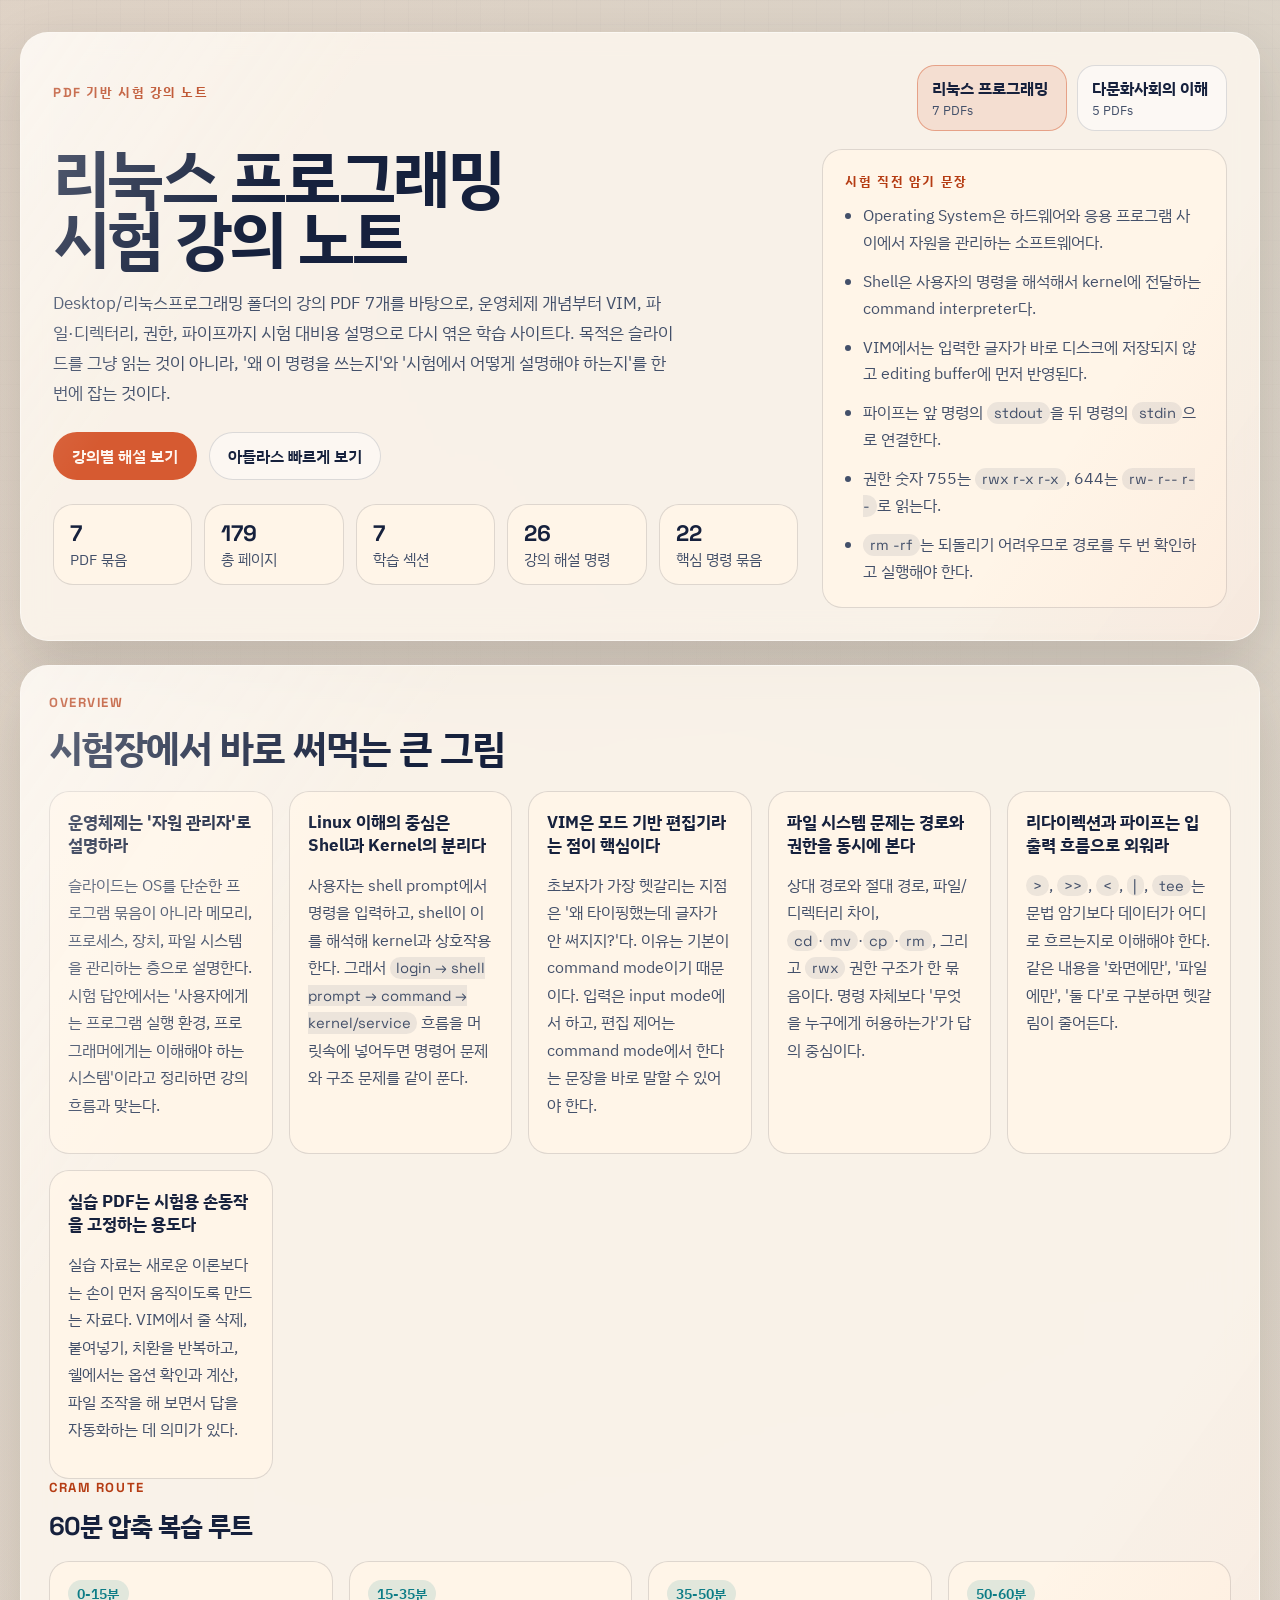
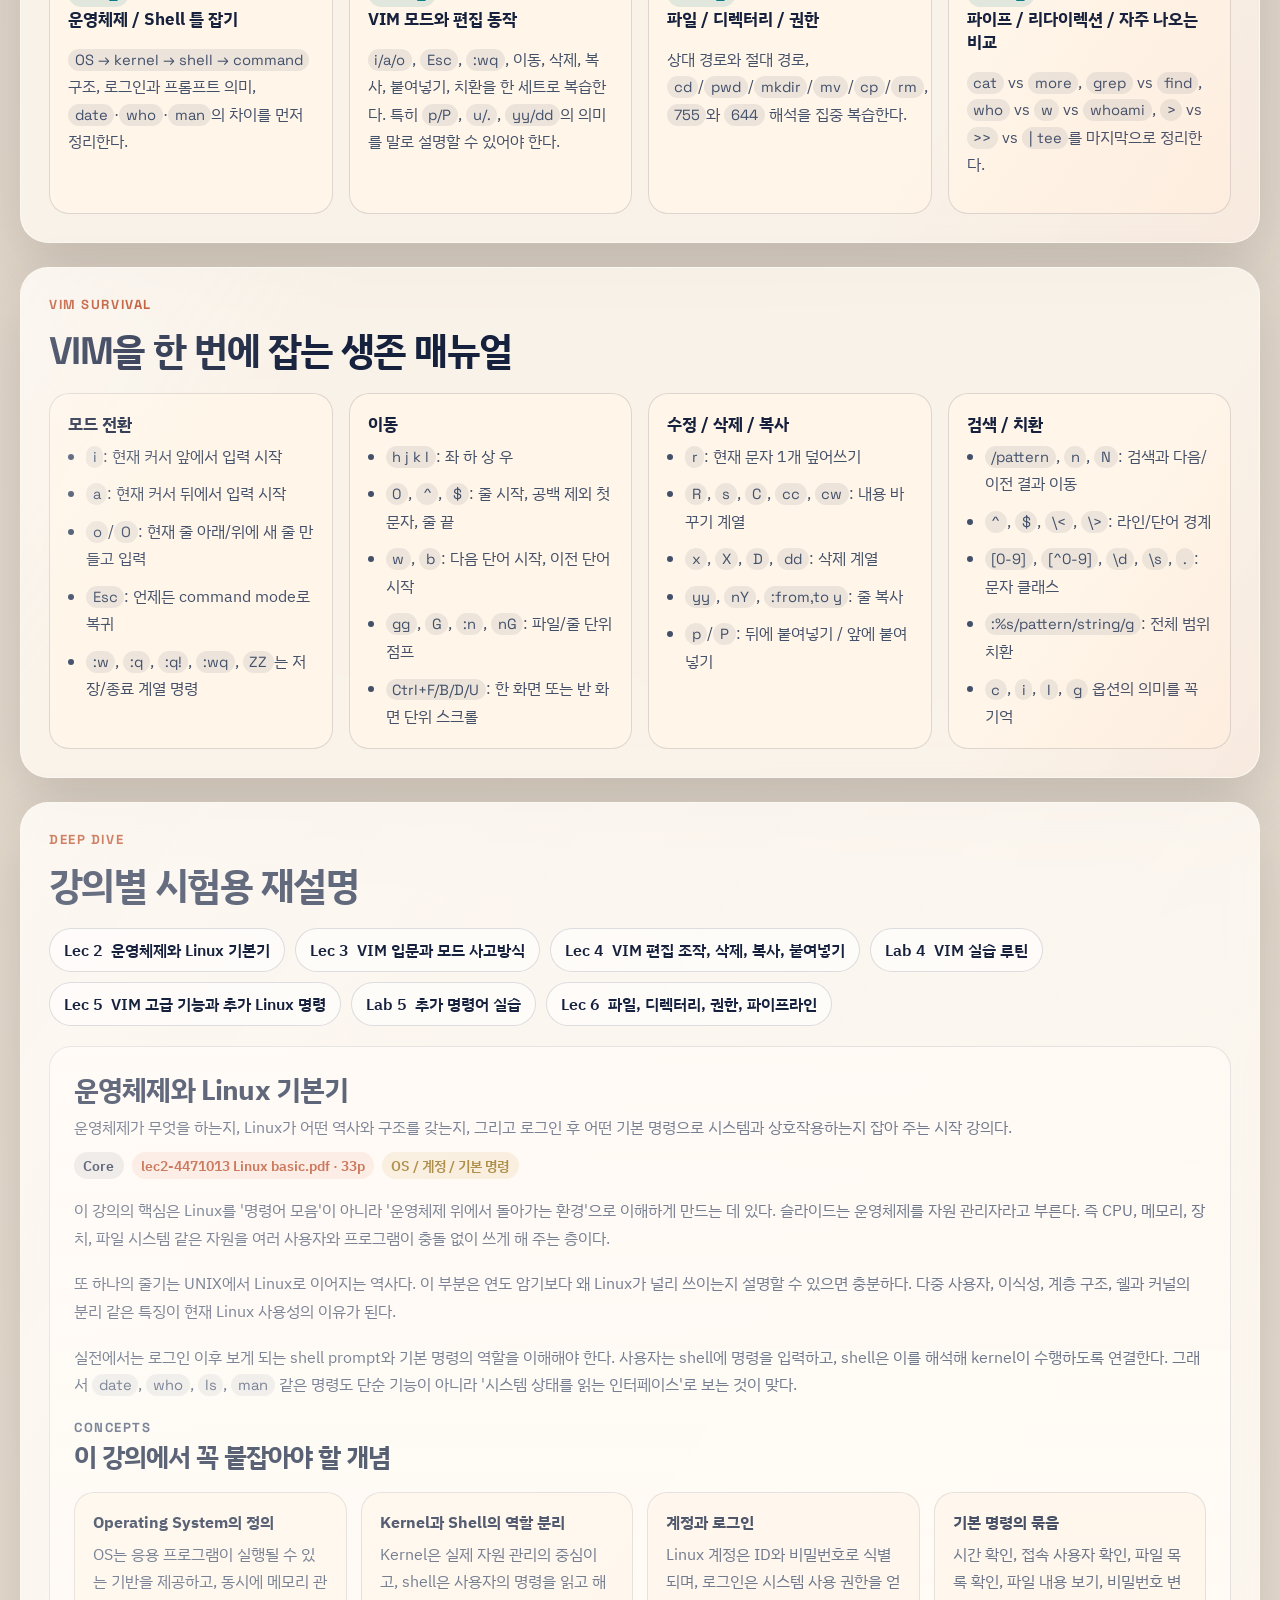
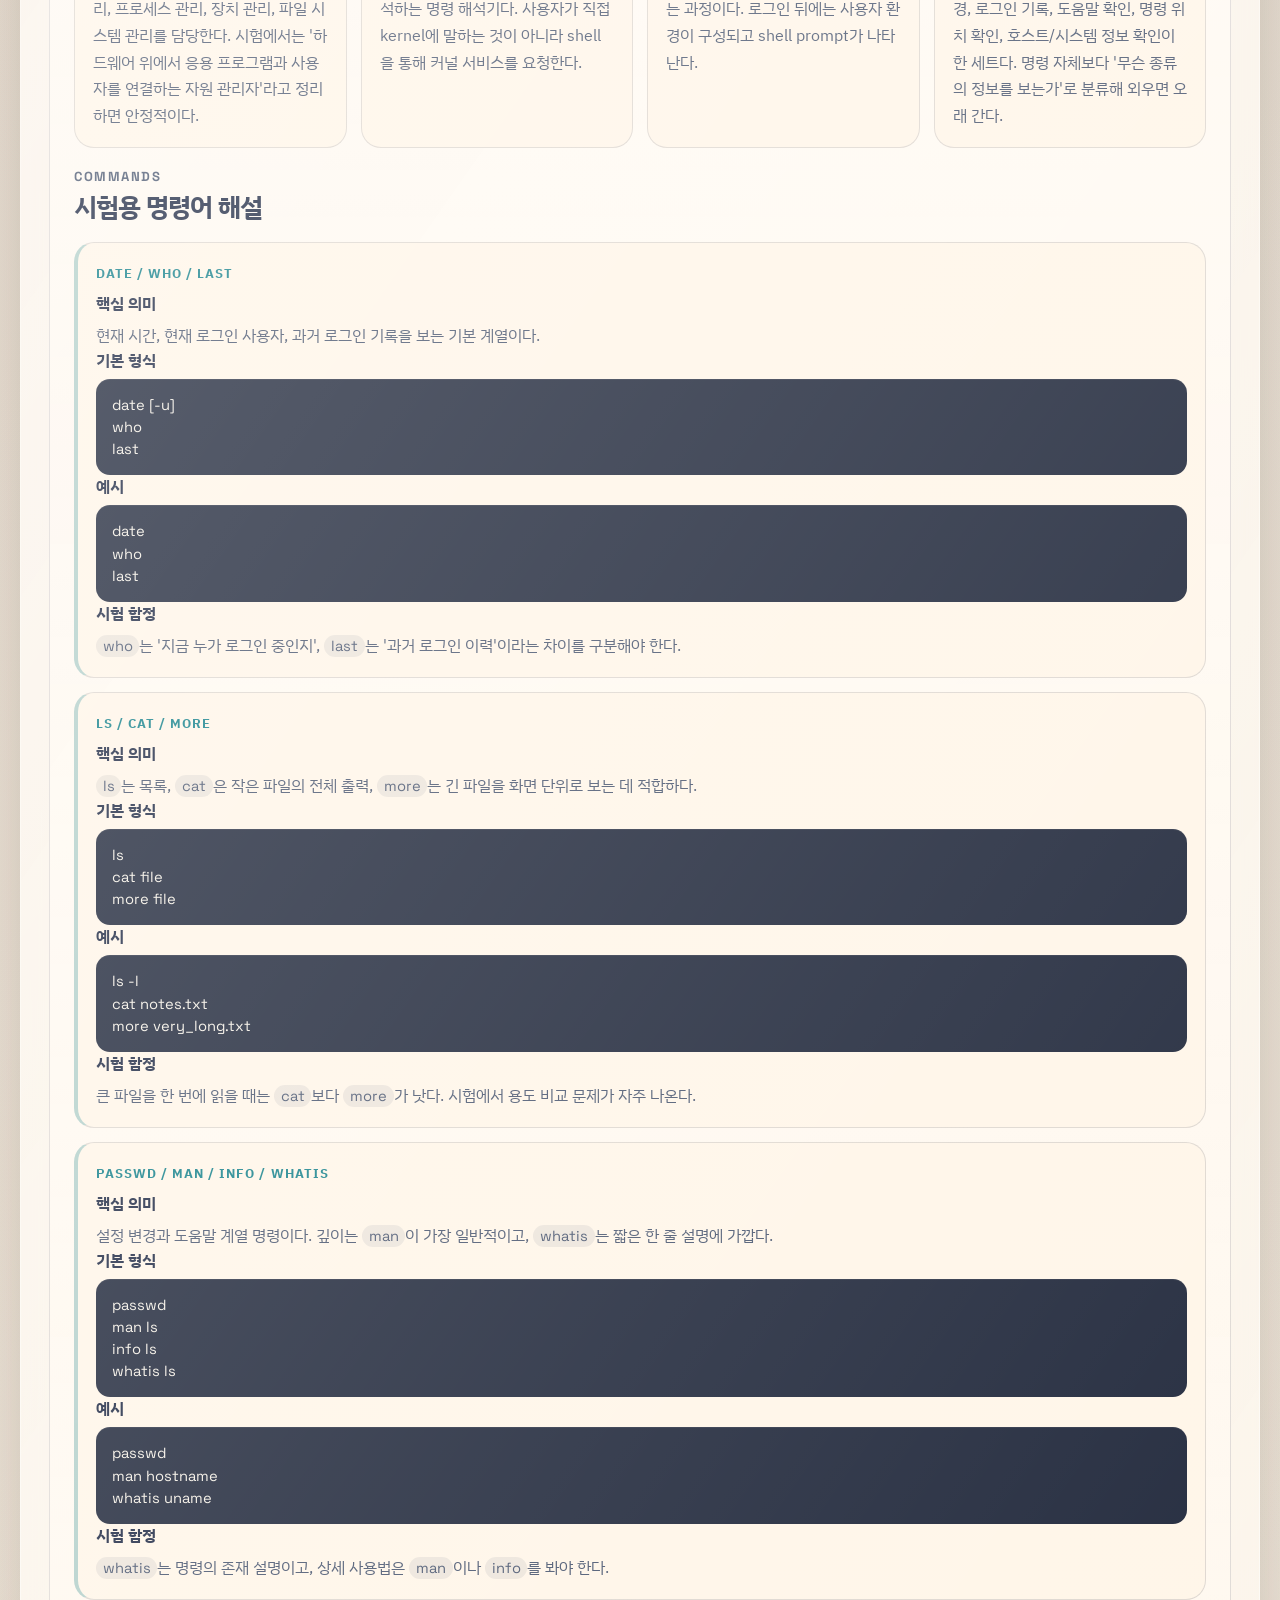
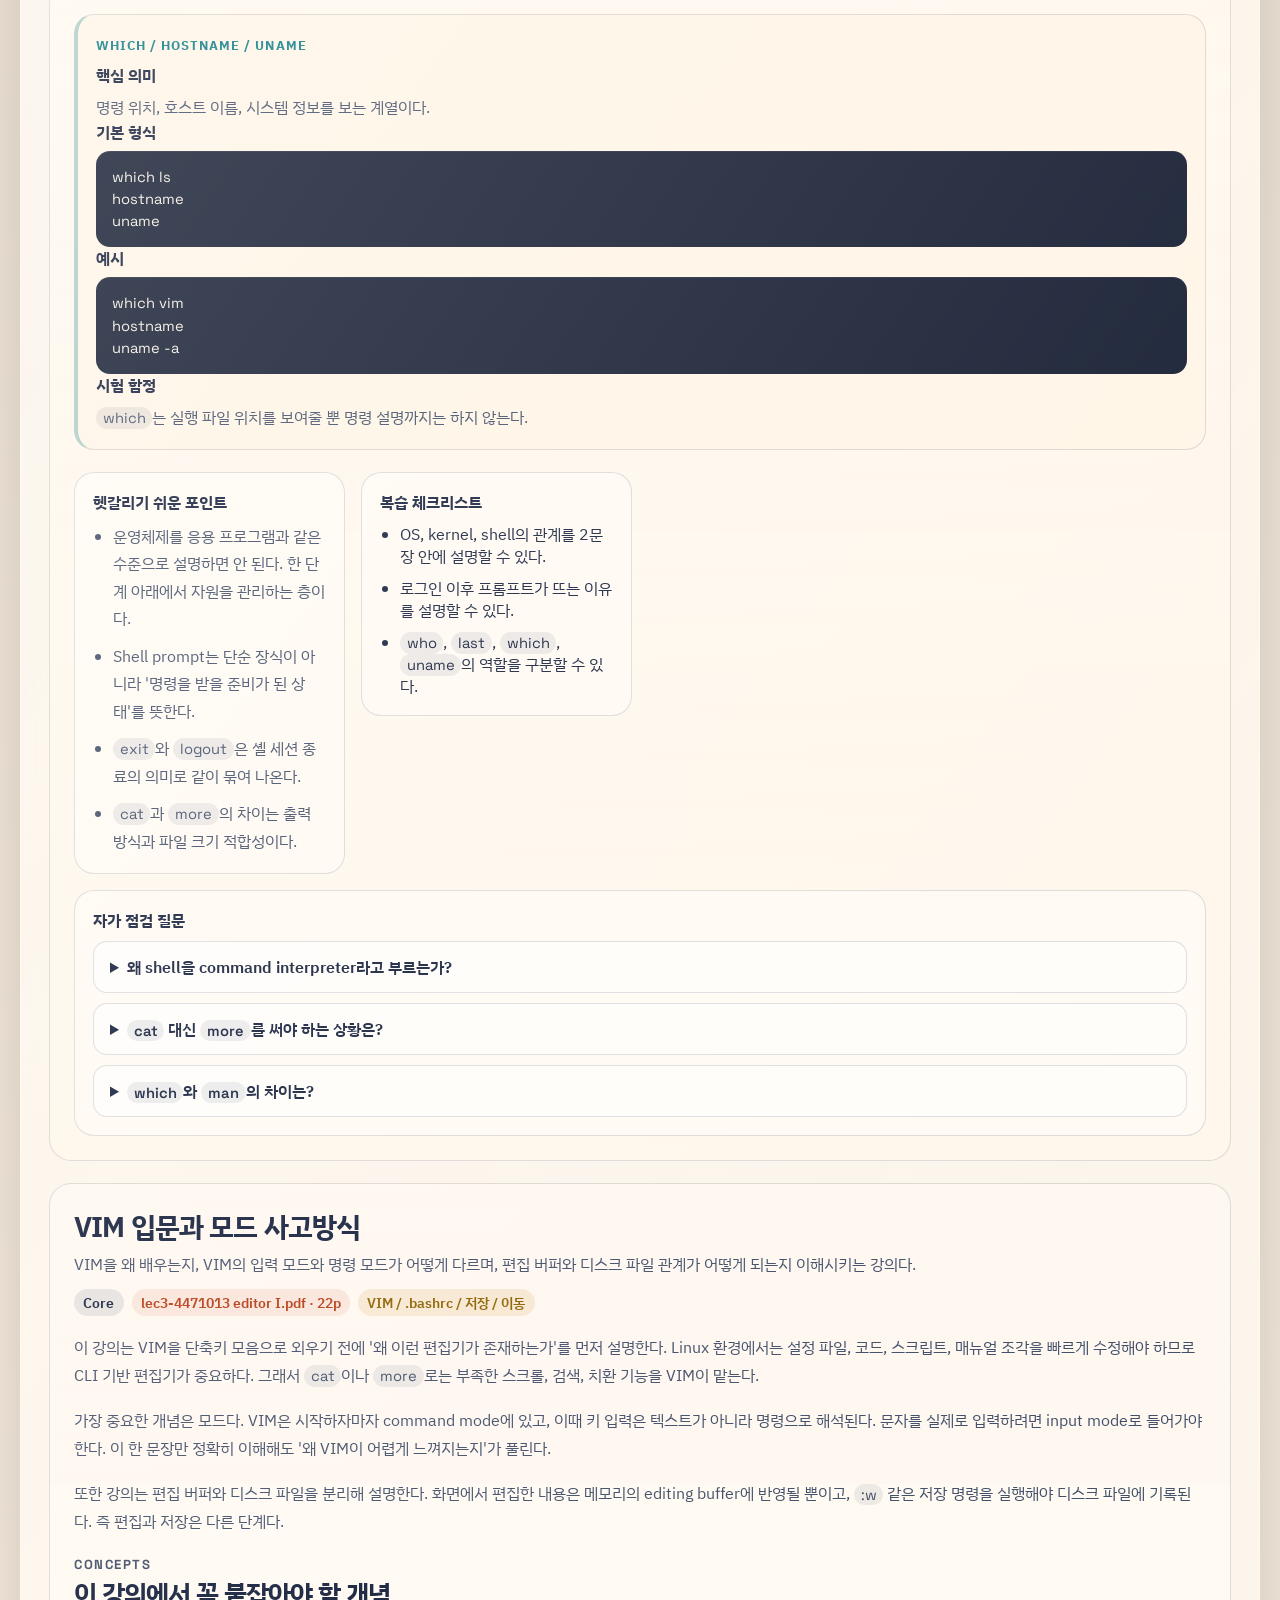
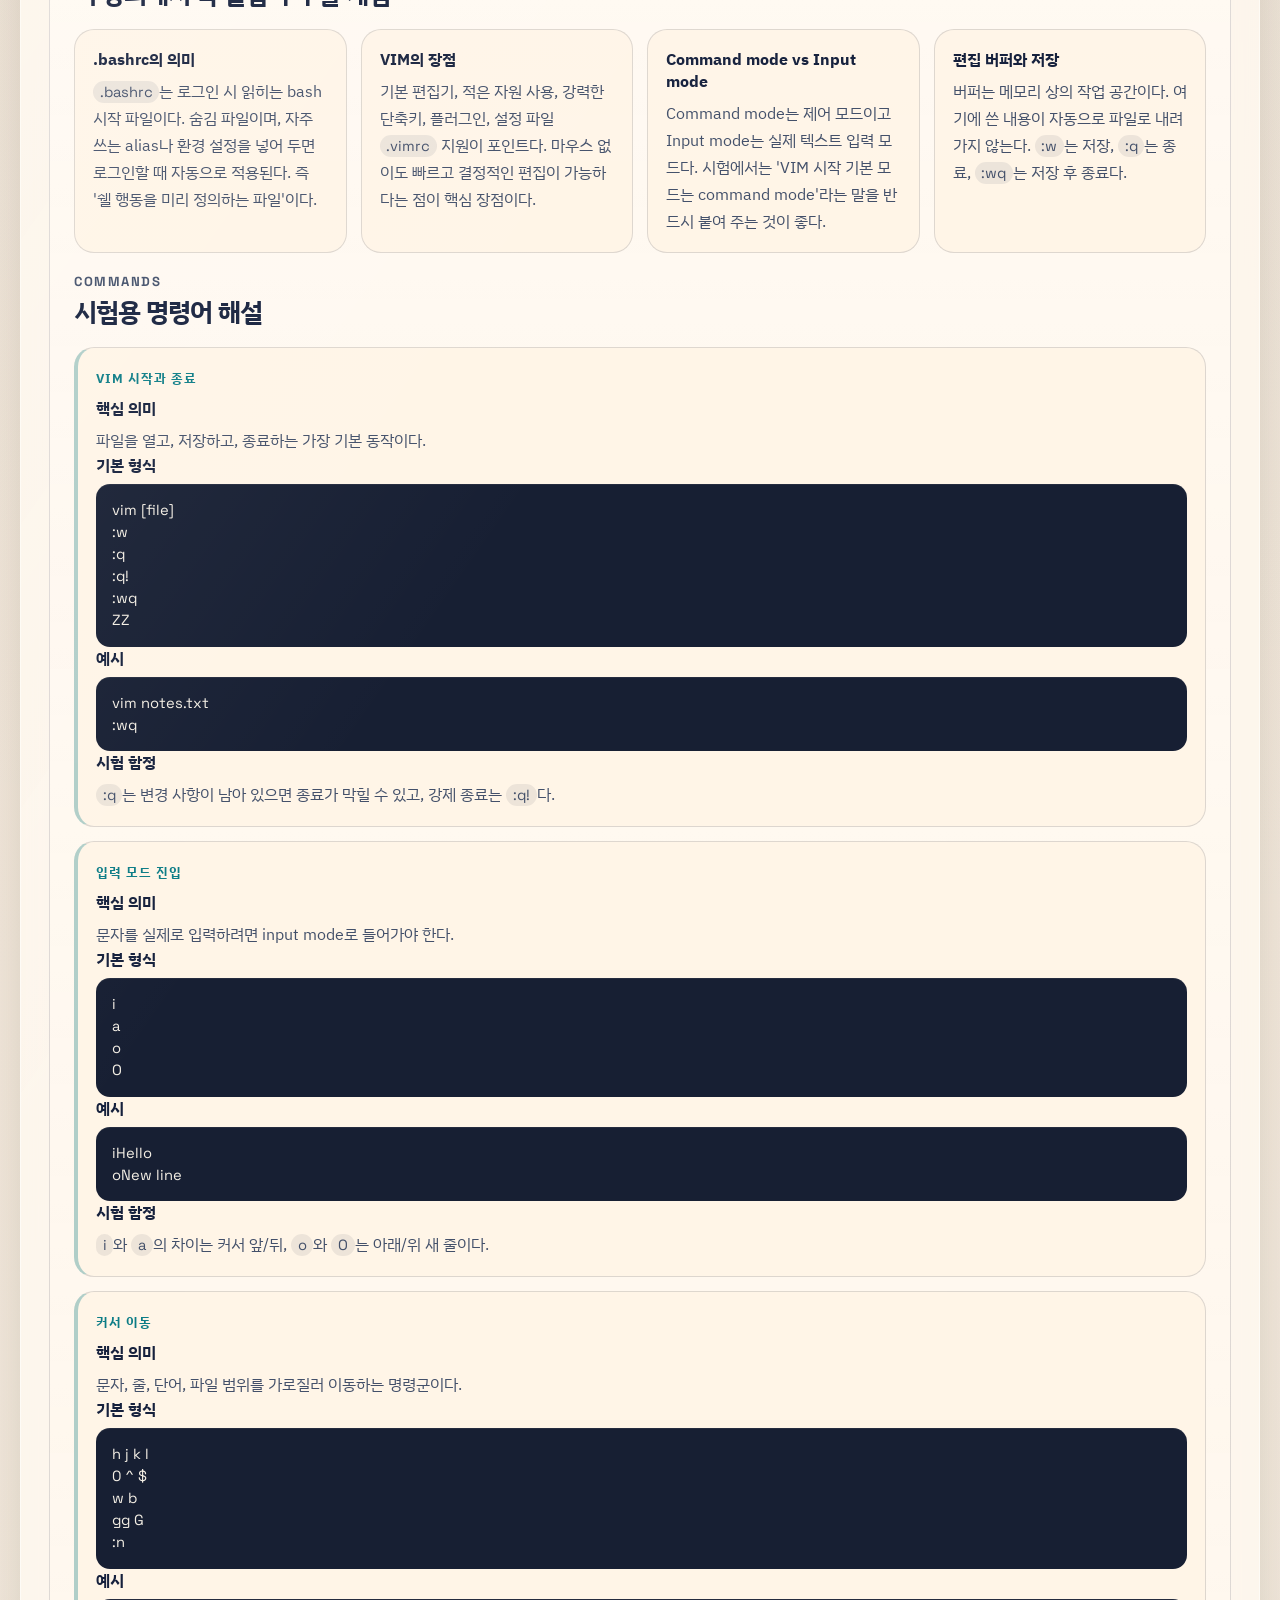
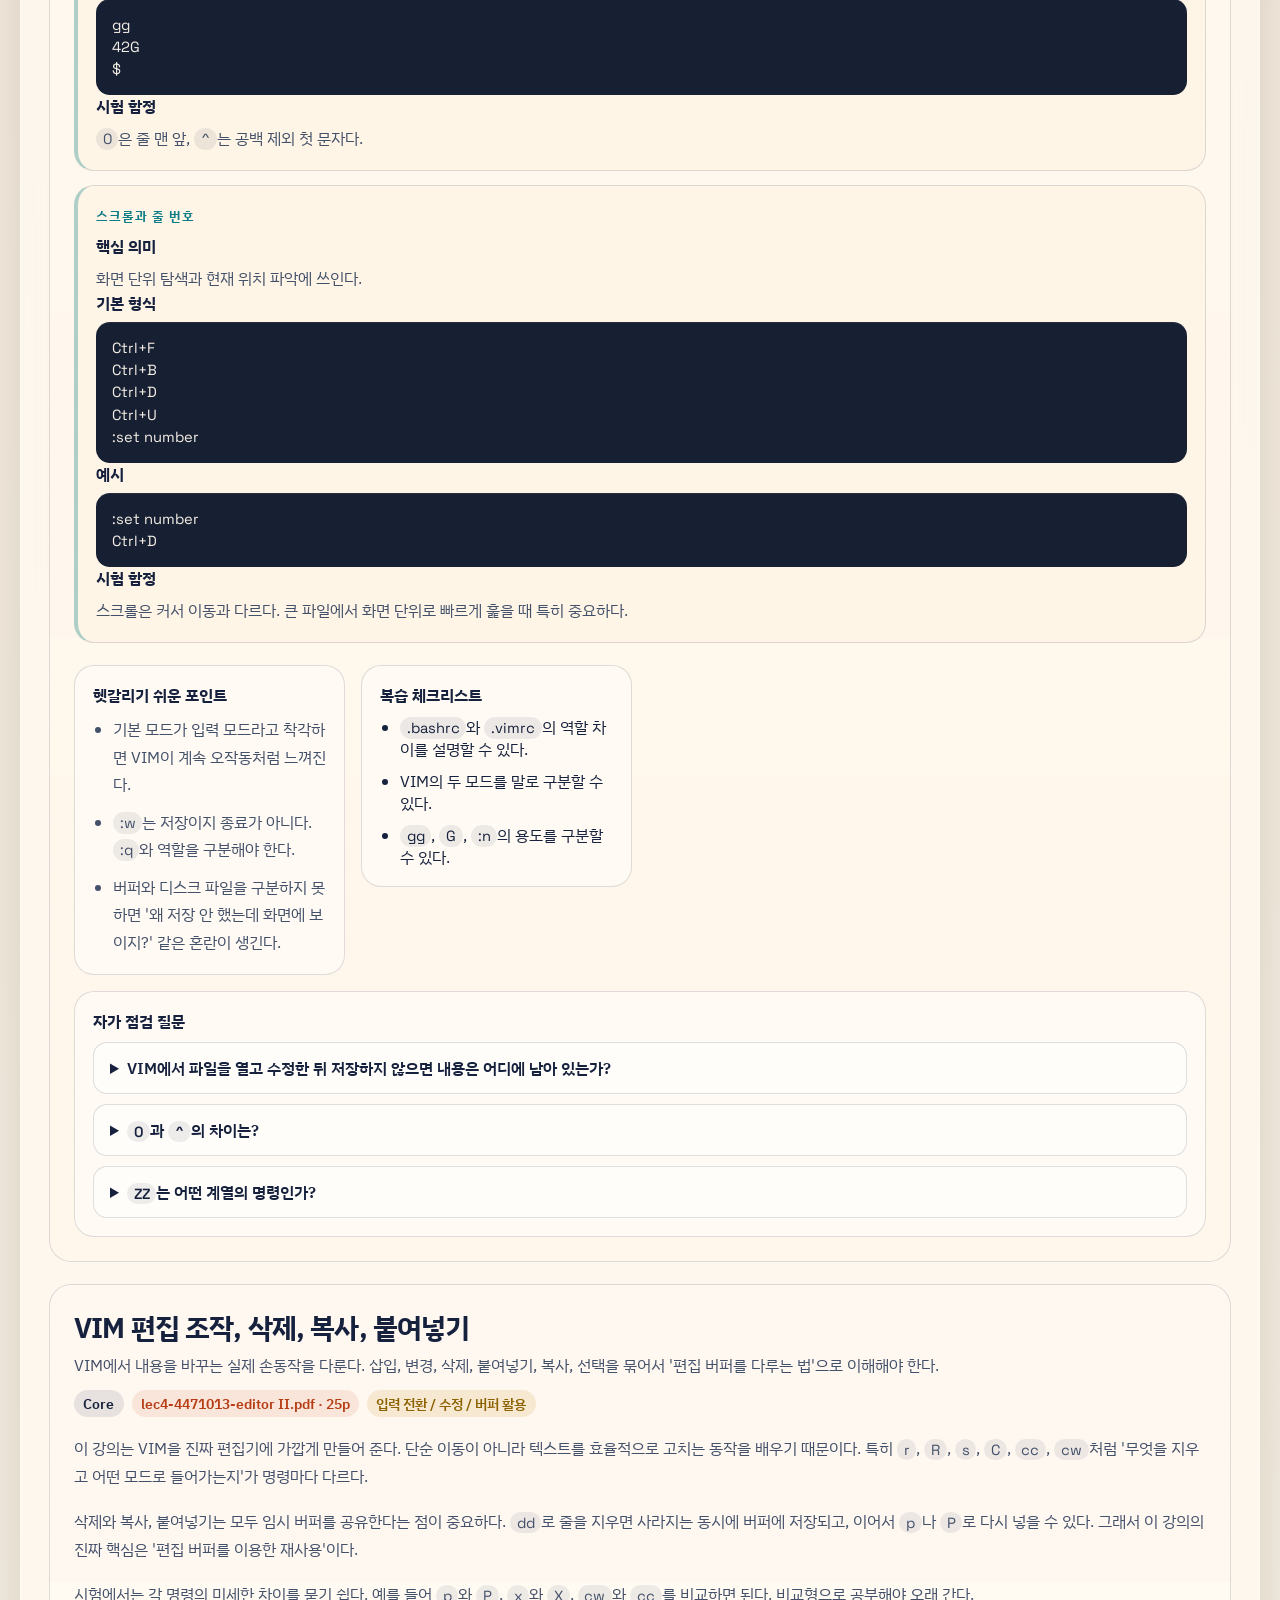
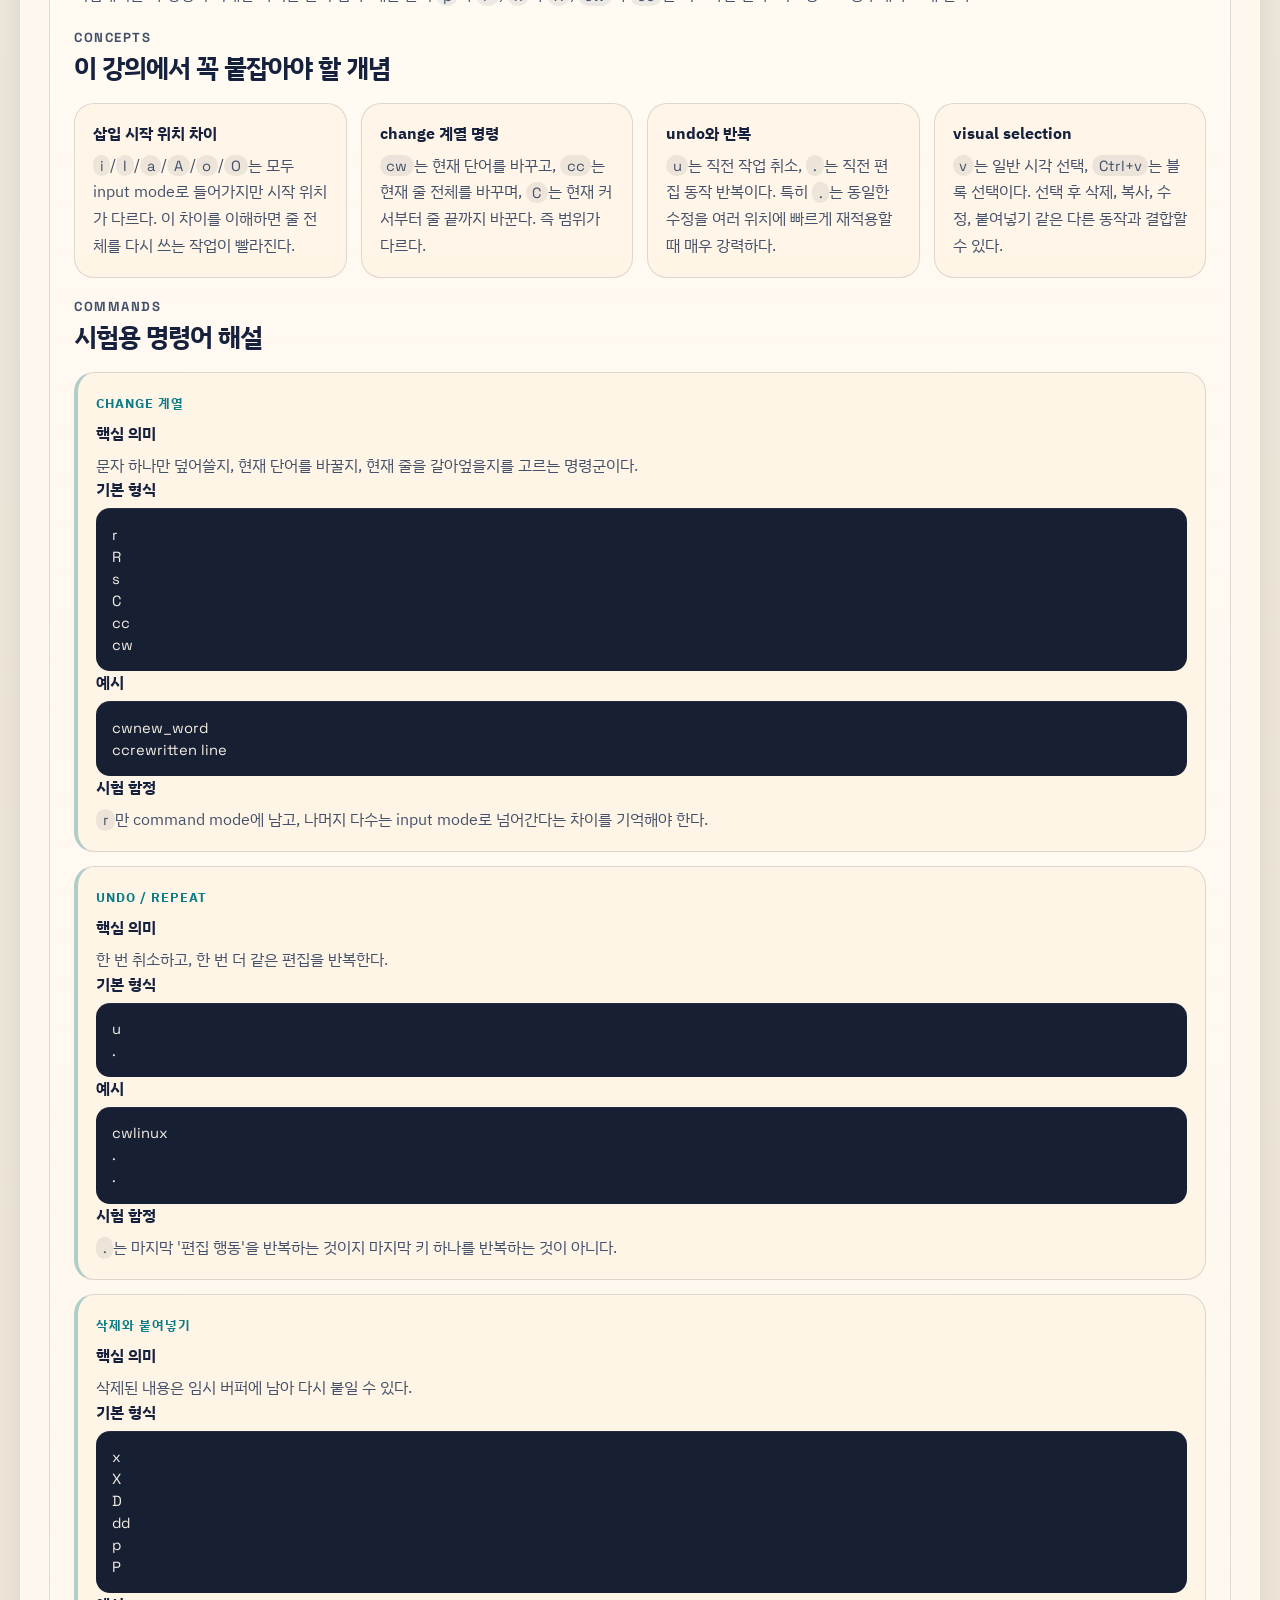
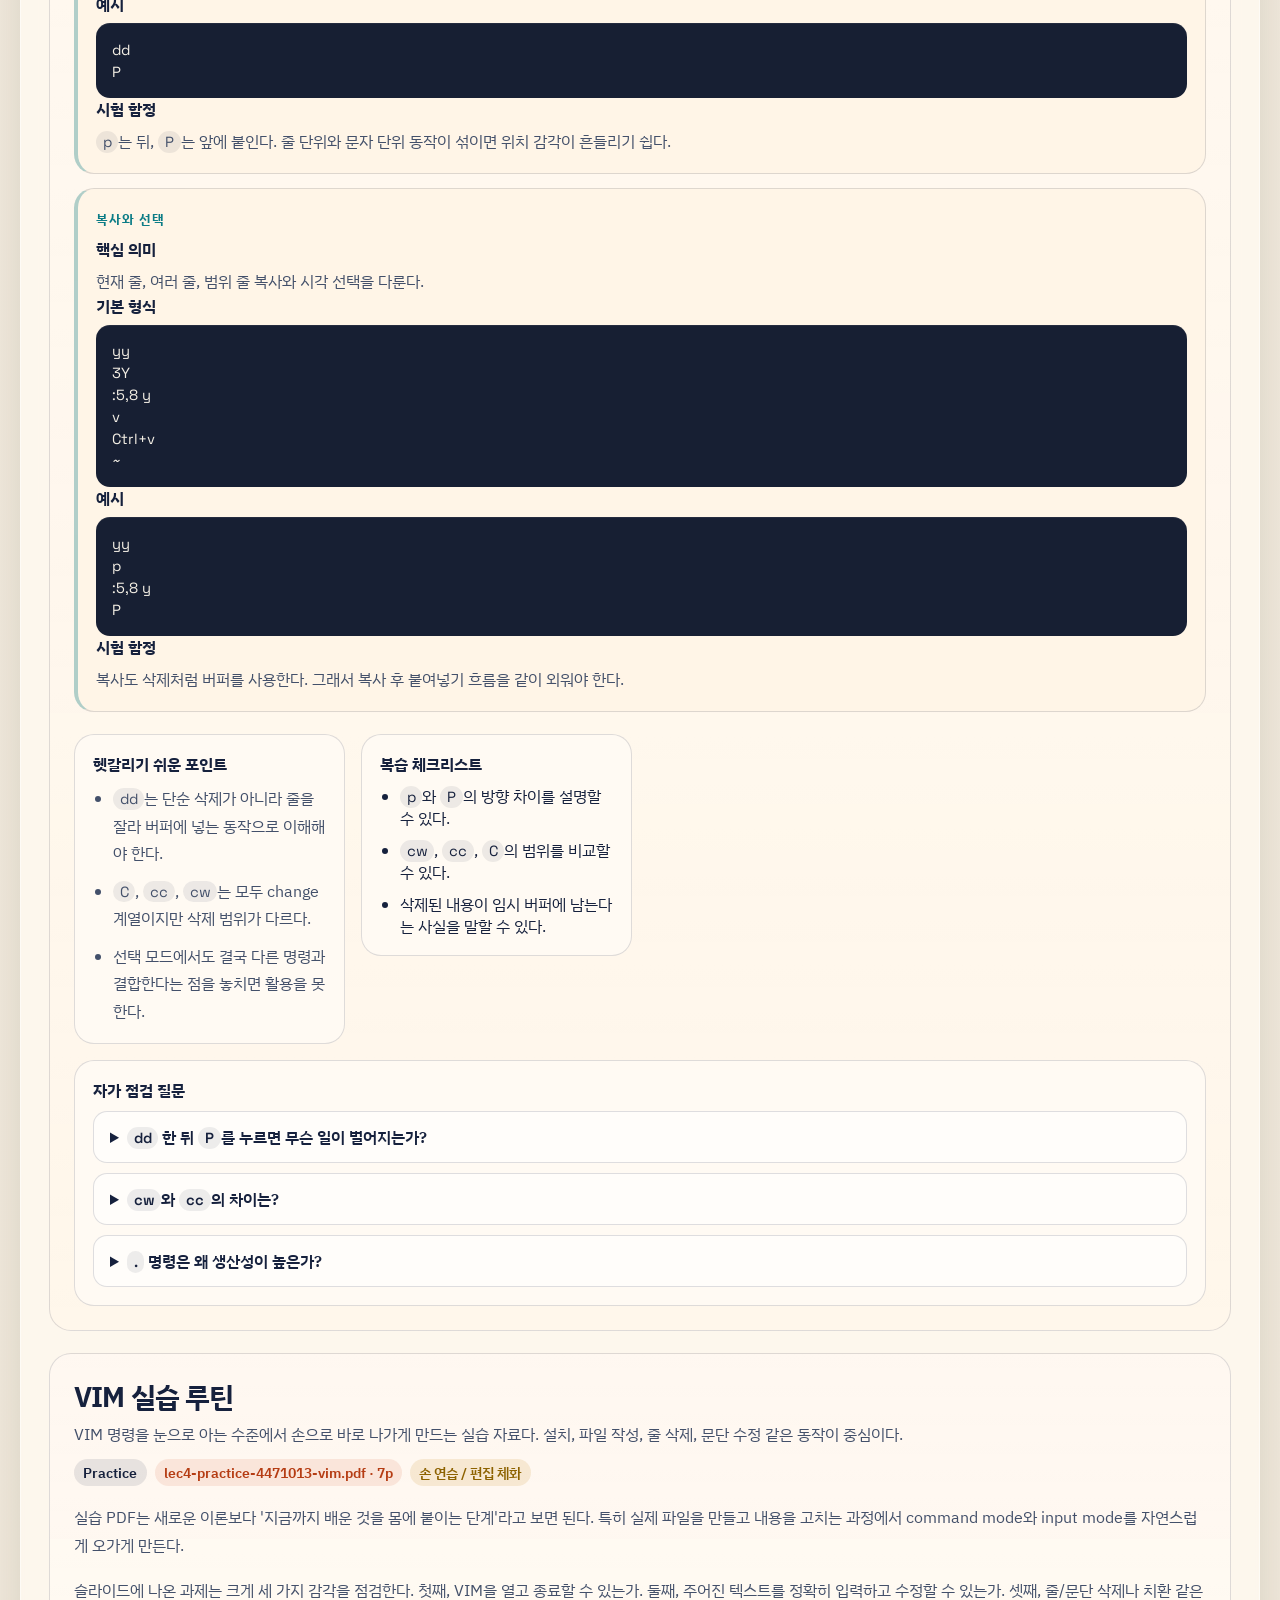
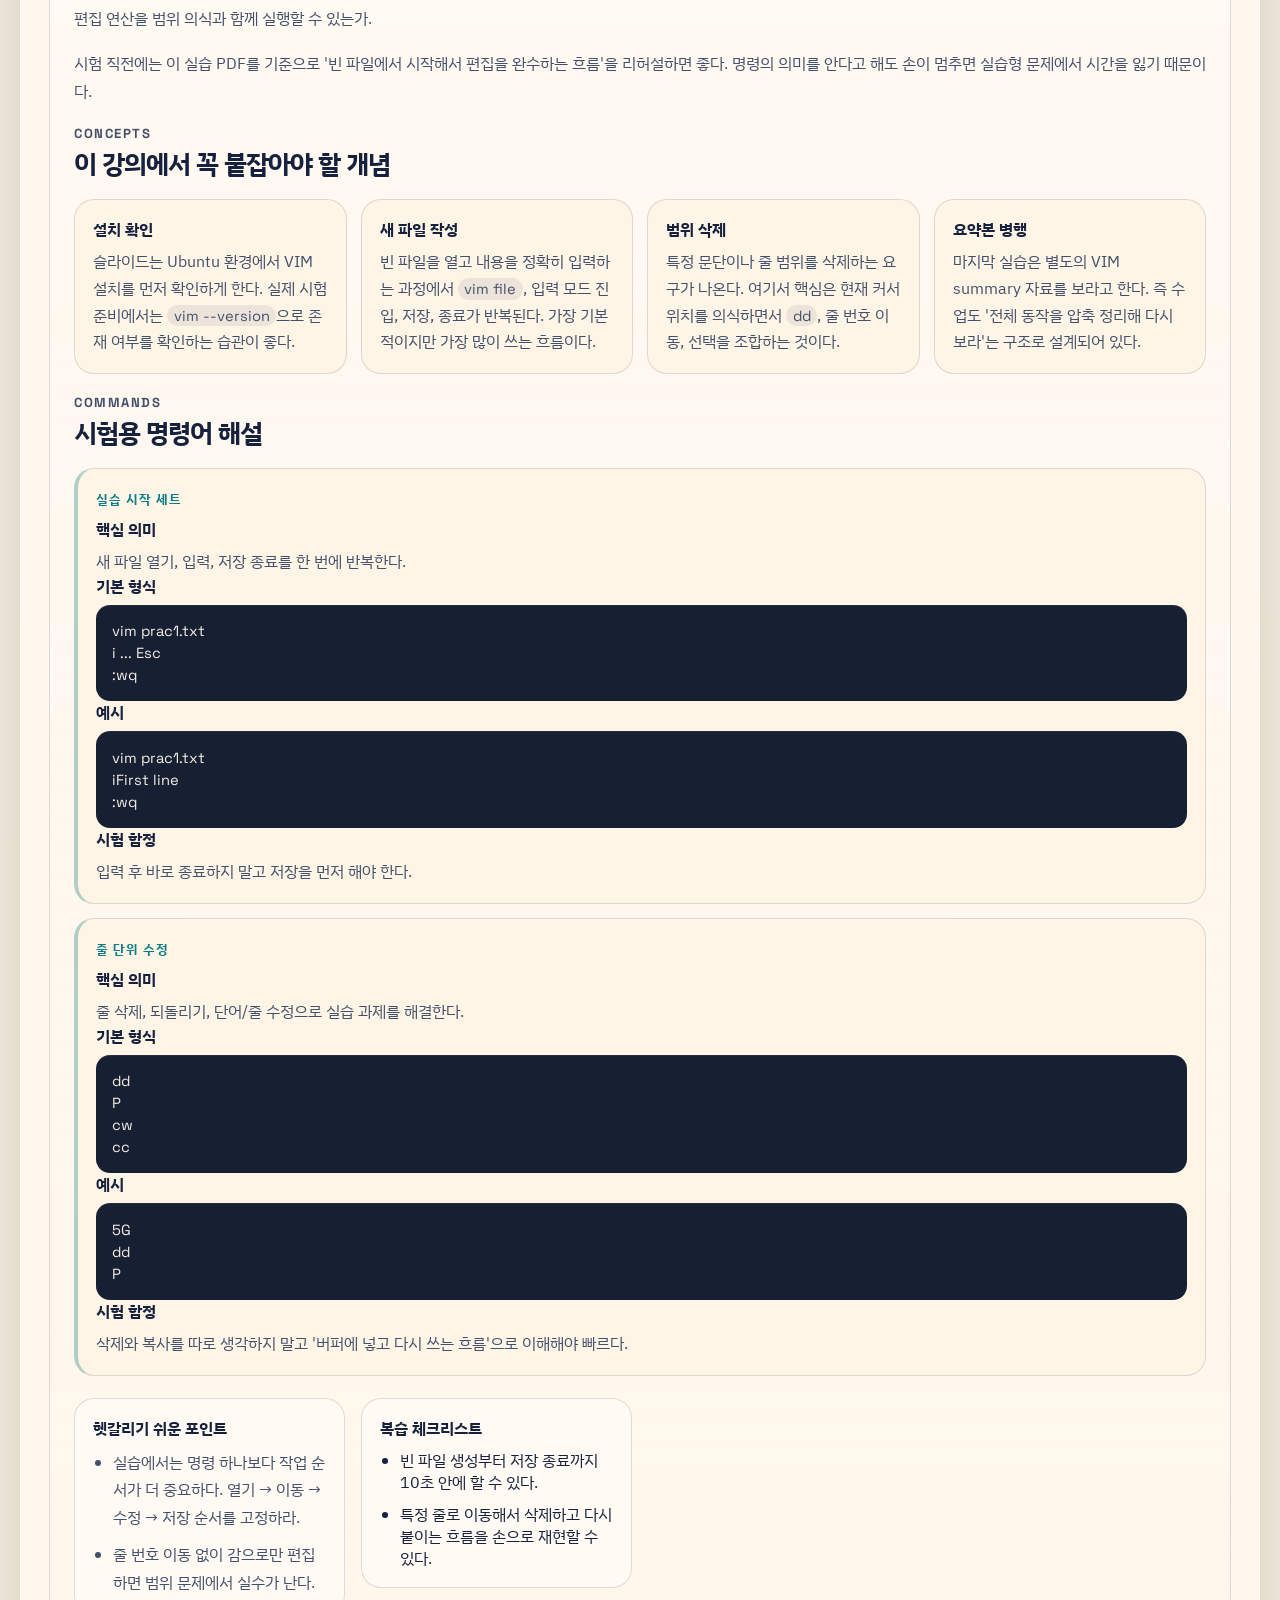
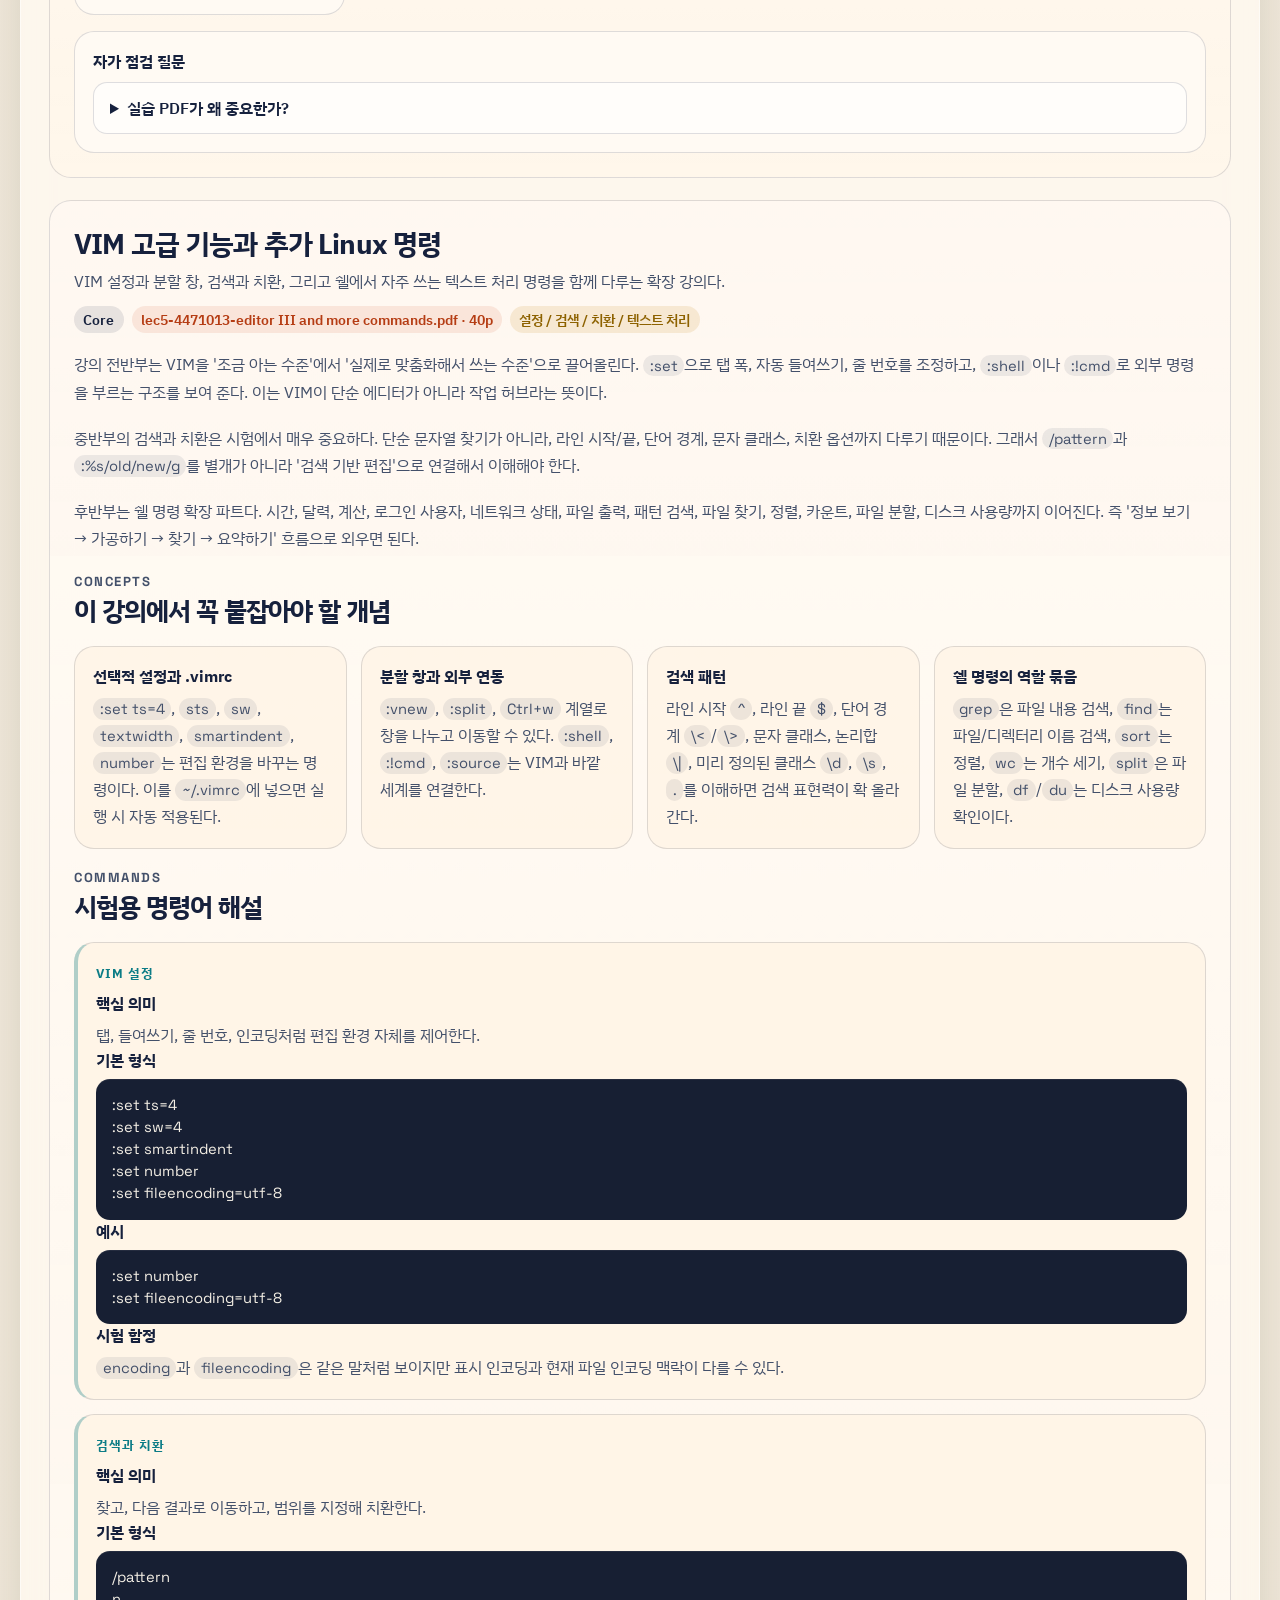
==== index.html @ 95e43a63 "Prepare GitHub Pages deployment" ====
<!doctype html>
<html lang="ko">
  <head>
    <meta charset="UTF-8" />
    <meta name="viewport" content="width=device-width, initial-scale=1.0" />
    <title>PDF 시험 강의 노트</title>
    <meta name="robots" content="noindex, nofollow, noarchive" />
    <meta name="googlebot" content="noindex, nofollow, noarchive" />
    <meta name="referrer" content="strict-origin-when-cross-origin" />
    <link rel="stylesheet" href="styles.css" />
  </head>
  <body>
    <div class="page-shell">
      <header class="hero">
        <div class="hero-top">
          <p class="eyebrow" id="hero-eyebrow">PDF 기반 시험 강의 노트</p>
          <nav id="course-tabs" class="course-tabs" aria-label="과목 선택"></nav>
        </div>
        <div class="hero-grid">
          <section class="hero-copy">
            <h1 id="hero-title"></h1>
            <p id="hero-summary" class="hero-summary"></p>
            <div class="hero-actions">
              <a class="action primary" href="#lectures">강의별 해설 보기</a>
              <a class="action secondary" href="#atlas">아틀라스 빠르게 보기</a>
            </div>
            <div id="stats" class="stats"></div>
          </section>
          <aside class="hero-card">
            <p class="mini-label">시험 직전 암기 문장</p>
            <ul id="memory-lines" class="memory-lines"></ul>
          </aside>
        </div>
      </header>

      <main class="main-layout">
        <section class="panel" id="overview">
          <div class="section-head">
            <div>
              <p class="mini-label">Overview</p>
              <h2>시험장에서 바로 써먹는 큰 그림</h2>
            </div>
          </div>
          <div id="exam-map" class="card-grid"></div>
          <div class="section-head split-space">
            <div>
              <p class="mini-label">Cram Route</p>
              <h3>60분 압축 복습 루트</h3>
            </div>
          </div>
          <div id="cram-plan" class="timeline"></div>
        </section>

        <section class="panel" id="vim-cheat">
          <div class="section-head">
            <div>
              <p class="mini-label" id="quick-guide-label">Quick Guide</p>
              <h2 id="quick-guide-title">핵심 생존 가이드</h2>
            </div>
          </div>
          <div id="vim-groups" class="cheat-grid"></div>
        </section>

        <section class="panel" id="lectures">
          <div class="section-head split-space">
            <div>
              <p class="mini-label">Deep Dive</p>
              <h2>강의별 시험용 재설명</h2>
            </div>
          </div>
          <nav id="lecture-nav" class="lecture-nav" aria-label="강의 네비게이션"></nav>
          <div id="lecture-list" class="lecture-list"></div>
        </section>

        <section class="panel" id="atlas">
          <div class="section-head atlas-head">
            <div>
              <p class="mini-label" id="atlas-label">Exam Atlas</p>
              <h2 id="atlas-title">시험 아틀라스</h2>
            </div>
            <label class="searchbox" for="command-filter">
              <span>필터</span>
              <input
                id="command-filter"
                type="search"
                placeholder="예: 핵심어, 이론, 명령어"
                autocomplete="off"
              />
            </label>
          </div>
          <div id="atlas-groups" class="atlas-groups"></div>
        </section>

        <section class="panel" id="practice">
          <div class="section-head">
            <div>
              <p class="mini-label" id="drill-label">Drills</p>
              <h2 id="drill-title">실전 대비 문제 루틴</h2>
            </div>
          </div>
          <div id="study-drills" class="drill-grid"></div>
        </section>
      </main>

      <footer class="footer">
        <p id="source-note"></p>
      </footer>
    </div>

    <script src="study-data.js"></script>
    <script src="app.js"></script>
  </body>
</html>
---- styles.css ----
@import url("https://fonts.googleapis.com/css2?family=IBM+Plex+Sans+KR:wght@400;500;600;700&family=Space+Grotesk:wght@500;700&display=swap");

:root {
  --paper: #f6f0e4;
  --paper-deep: #efe3cb;
  --ink: #16213d;
  --ink-soft: #43506a;
  --accent: #d65a31;
  --accent-strong: #b53c13;
  --teal: #0c7c86;
  --gold: #c28a17;
  --panel: rgba(255, 249, 240, 0.8);
  --panel-strong: rgba(255, 245, 231, 0.94);
  --line: rgba(22, 33, 61, 0.14);
  --shadow: 0 24px 60px rgba(39, 34, 26, 0.16);
  --radius-xl: 28px;
  --radius-lg: 20px;
  --radius-md: 14px;
  --radius-sm: 10px;
  --max-width: 1240px;
}

* {
  box-sizing: border-box;
}

html {
  scroll-behavior: smooth;
}

body {
  margin: 0;
  color: var(--ink);
  font-family: "IBM Plex Sans KR", "Apple SD Gothic Neo", sans-serif;
  background:
    radial-gradient(circle at top left, rgba(214, 90, 49, 0.14), transparent 34%),
    radial-gradient(circle at top right, rgba(12, 124, 134, 0.12), transparent 26%),
    linear-gradient(180deg, #f8f2e8 0%, #f1e7d4 100%);
  min-height: 100vh;
}

body::before {
  content: "";
  position: fixed;
  inset: 0;
  pointer-events: none;
  background-image:
    linear-gradient(rgba(22, 33, 61, 0.03) 1px, transparent 1px),
    linear-gradient(90deg, rgba(22, 33, 61, 0.03) 1px, transparent 1px);
  background-size: 24px 24px;
  mask-image: linear-gradient(180deg, rgba(0, 0, 0, 0.42), transparent 92%);
}

a {
  color: inherit;
}

code {
  padding: 0.12rem 0.42rem;
  border-radius: 999px;
  background: rgba(22, 33, 61, 0.08);
  font-family: "Space Grotesk", "IBM Plex Mono", monospace;
  font-size: 0.92em;
}

pre {
  margin: 0;
}

pre code {
  display: block;
  padding: 0.95rem 1rem;
  border-radius: var(--radius-md);
  background: #171f33;
  color: #f4efe5;
  overflow-x: auto;
  line-height: 1.5;
  box-shadow: inset 0 1px 0 rgba(255, 255, 255, 0.06);
}

.page-shell {
  width: min(calc(100% - 32px), var(--max-width));
  margin: 0 auto;
  padding: 32px 0 56px;
}

.hero,
.panel {
  position: relative;
  border: 1px solid rgba(255, 255, 255, 0.45);
  border-radius: var(--radius-xl);
  background: var(--panel);
  backdrop-filter: blur(14px);
  box-shadow: var(--shadow);
  overflow: hidden;
}

.hero::after,
.panel::after {
  content: "";
  position: absolute;
  inset: 0;
  pointer-events: none;
  background: linear-gradient(125deg, rgba(255, 255, 255, 0.36), transparent 22%, transparent 80%, rgba(214, 90, 49, 0.06));
}

.hero {
  padding: 32px;
}

.hero-top {
  display: flex;
  flex-wrap: wrap;
  align-items: center;
  justify-content: space-between;
  gap: 14px;
  margin-bottom: 18px;
}

.hero-grid {
  display: grid;
  grid-template-columns: minmax(0, 1.75fr) minmax(280px, 0.95fr);
  gap: 24px;
  align-items: start;
}

.hero-copy h1,
.section-head h2,
.section-head h3 {
  margin: 0;
  font-family: "Space Grotesk", "IBM Plex Sans KR", sans-serif;
  letter-spacing: -0.04em;
}

.hero-copy h1 {
  max-width: 12ch;
  font-size: clamp(2.2rem, 5vw, 4.4rem);
  line-height: 0.96;
}

.eyebrow,
.mini-label {
  margin: 0 0 12px;
  color: var(--accent-strong);
  font-family: "Space Grotesk", "IBM Plex Sans KR", sans-serif;
  font-size: 0.82rem;
  font-weight: 700;
  letter-spacing: 0.12em;
  text-transform: uppercase;
}

.hero-summary {
  max-width: 62ch;
  margin: 16px 0 24px;
  color: var(--ink-soft);
  font-size: 1.04rem;
  line-height: 1.8;
}

.course-tabs {
  display: flex;
  flex-wrap: wrap;
  justify-content: flex-end;
  gap: 10px;
}

.course-tab {
  display: inline-flex;
  flex-direction: column;
  gap: 2px;
  min-width: 150px;
  padding: 11px 14px;
  border: 1px solid var(--line);
  border-radius: 18px;
  background: rgba(255, 255, 255, 0.54);
  text-decoration: none;
  transition: transform 180ms ease, border-color 180ms ease, background-color 180ms ease;
}

.course-tab:hover {
  transform: translateY(-2px);
  border-color: rgba(214, 90, 49, 0.42);
}

.course-tab.is-active {
  border-color: rgba(214, 90, 49, 0.46);
  background: rgba(214, 90, 49, 0.12);
}

.course-tab span {
  font-weight: 700;
}

.course-tab small {
  color: var(--ink-soft);
}

.hero-actions {
  display: flex;
  flex-wrap: wrap;
  gap: 12px;
}

.action {
  display: inline-flex;
  align-items: center;
  justify-content: center;
  min-height: 48px;
  padding: 0 18px;
  border-radius: 999px;
  border: 1px solid transparent;
  text-decoration: none;
  font-weight: 600;
  transition: transform 180ms ease, background-color 180ms ease, border-color 180ms ease;
}

.action:hover {
  transform: translateY(-2px);
}

.action.primary {
  background: var(--accent);
  color: #fff6ef;
}

.action.secondary {
  border-color: var(--line);
  background: rgba(255, 255, 255, 0.45);
}

.stats {
  display: grid;
  grid-template-columns: repeat(auto-fit, minmax(120px, 1fr));
  gap: 12px;
  margin-top: 24px;
}

.stat-card,
.hero-card,
.sub-card,
.concept-card,
.command-card,
.atlas-card,
.drill-card,
.vim-card,
.timeline-card {
  border: 1px solid var(--line);
  border-radius: var(--radius-lg);
  background: var(--panel-strong);
}

.stat-card {
  padding: 14px 16px;
}

.stat-card strong {
  display: block;
  font-family: "Space Grotesk", "IBM Plex Sans KR", sans-serif;
  font-size: 1.4rem;
}

.stat-card span {
  color: var(--ink-soft);
  font-size: 0.92rem;
}

.hero-card {
  padding: 22px;
}

.memory-lines {
  display: grid;
  gap: 12px;
  margin: 0;
  padding-left: 18px;
}

.memory-lines li {
  color: var(--ink-soft);
  line-height: 1.68;
}

.main-layout {
  display: grid;
  gap: 24px;
  margin-top: 24px;
}

.panel {
  padding: 28px;
}

.section-head {
  display: flex;
  align-items: end;
  gap: 16px;
  margin-bottom: 18px;
}

.split-space,
.atlas-head {
  justify-content: space-between;
}

.section-head h2 {
  font-size: clamp(1.65rem, 3vw, 2.6rem);
}

.section-head h3 {
  font-size: clamp(1.2rem, 2vw, 1.6rem);
}

.card-grid,
.cheat-grid,
.drill-grid {
  display: grid;
  grid-template-columns: repeat(auto-fit, minmax(220px, 1fr));
  gap: 16px;
}

.sub-card,
.vim-card,
.drill-card,
.timeline-card {
  padding: 18px;
}

.sub-card h3,
.vim-card h3,
.drill-card h3,
.timeline-card h3 {
  margin: 0 0 8px;
  font-size: 1.05rem;
}

.sub-card p,
.vim-card p,
.drill-card p,
.timeline-card p,
.sub-card li,
.vim-card li,
.lecture-copy p,
.pitfall-list li,
.footer p {
  color: var(--ink-soft);
  line-height: 1.72;
}

.timeline {
  display: grid;
  grid-template-columns: repeat(auto-fit, minmax(200px, 1fr));
  gap: 16px;
}

.timeline-card .time-pill,
.source-pill,
.theme-pill,
.type-pill {
  display: inline-flex;
  align-items: center;
  padding: 0.25rem 0.58rem;
  border-radius: 999px;
  background: rgba(12, 124, 134, 0.12);
  color: var(--teal);
  font-size: 0.86rem;
  font-weight: 600;
}

.lecture-nav {
  display: flex;
  gap: 10px;
  flex-wrap: wrap;
  position: sticky;
  top: 12px;
  z-index: 2;
  padding-bottom: 12px;
  margin-bottom: 8px;
}

.lecture-link {
  display: inline-flex;
  align-items: center;
  gap: 8px;
  padding: 10px 14px;
  border: 1px solid var(--line);
  border-radius: 999px;
  background: rgba(255, 255, 255, 0.58);
  text-decoration: none;
  font-weight: 600;
  transition: transform 180ms ease, border-color 180ms ease;
}

.lecture-link.is-draft {
  border-style: dashed;
}

.lecture-link:hover {
  transform: translateY(-2px);
  border-color: rgba(214, 90, 49, 0.4);
}

.lecture-list {
  display: grid;
  gap: 22px;
}

.lecture {
  scroll-margin-top: 88px;
  padding: 24px;
  border: 1px solid var(--line);
  border-radius: calc(var(--radius-xl) - 6px);
  background:
    linear-gradient(180deg, rgba(255, 255, 255, 0.46), rgba(255, 255, 255, 0.18)),
    var(--panel-strong);
}

.lecture-header {
  display: flex;
  flex-wrap: wrap;
  gap: 14px;
  align-items: start;
  justify-content: space-between;
  margin-bottom: 18px;
}

.lecture-header h3 {
  margin: 0 0 8px;
  font-size: clamp(1.35rem, 2.2vw, 2rem);
  letter-spacing: -0.03em;
}

.lecture-header p {
  margin: 0;
  color: var(--ink-soft);
}

.lecture-meta {
  display: flex;
  flex-wrap: wrap;
  gap: 8px;
}

.source-pill {
  background: rgba(214, 90, 49, 0.12);
  color: var(--accent-strong);
}

.theme-pill {
  background: rgba(194, 138, 23, 0.14);
  color: #8d6200;
}

.type-pill {
  background: rgba(22, 33, 61, 0.1);
  color: var(--ink);
}

.status-pill {
  display: inline-flex;
  align-items: center;
  padding: 0.25rem 0.58rem;
  border-radius: 999px;
  background: rgba(214, 90, 49, 0.14);
  color: var(--accent-strong);
  font-size: 0.86rem;
  font-weight: 600;
}

.lecture-layout {
  display: grid;
  grid-template-columns: 1fr;
  gap: 22px;
  align-items: start;
}

.lecture-copy {
  display: grid;
  gap: 18px;
  min-width: 0;
}

.lecture-copy p {
  margin: 0;
}

.concept-grid,
.command-grid {
  display: grid;
  gap: 14px;
}

.concept-grid {
  grid-template-columns: repeat(auto-fit, minmax(220px, 1fr));
}

.concept-card,
.command-card,
.atlas-card {
  padding: 18px;
}

.concept-card h4,
.command-card h4,
.atlas-card h4 {
  margin: 0 0 8px;
  font-size: 1rem;
}

.concept-card p,
.command-card p,
.atlas-card p,
.atlas-card li,
.quiz details p {
  margin: 0;
  color: var(--ink-soft);
  line-height: 1.68;
}

.command-card {
  border-left: 4px solid rgba(12, 124, 134, 0.32);
}

.command-card .label {
  display: inline-block;
  margin-bottom: 10px;
  color: var(--teal);
  font-size: 0.8rem;
  font-weight: 700;
  letter-spacing: 0.08em;
  text-transform: uppercase;
}

.aside-stack {
  display: grid;
  gap: 16px;
  min-width: 0;
  grid-template-columns: repeat(auto-fit, minmax(240px, 1fr));
  align-items: start;
}

.pitfall-list,
.checklist {
  display: grid;
  gap: 10px;
  margin: 0;
  padding-left: 20px;
}

.pitfall-box,
.checklist-box,
.quiz,
.atlas-card ul {
  margin: 0;
}

.pitfall-box,
.checklist-box,
.quiz-box {
  padding: 18px;
  border: 1px solid var(--line);
  border-radius: var(--radius-lg);
  background: rgba(255, 250, 244, 0.92);
}

.quiz-box {
  grid-column: 1 / -1;
}

.pitfall-box h4,
.checklist-box h4,
.quiz-box h4 {
  margin: 0 0 10px;
  font-size: 1rem;
}

.quiz {
  display: grid;
  gap: 10px;
}

.quiz details {
  border-radius: var(--radius-md);
  border: 1px solid var(--line);
  background: rgba(255, 255, 255, 0.58);
  padding: 14px 16px;
}

.quiz summary {
  cursor: pointer;
  font-weight: 600;
}

.quiz details[open] {
  background: rgba(12, 124, 134, 0.08);
}

.cheat-grid {
  grid-template-columns: repeat(auto-fit, minmax(240px, 1fr));
}

.vim-card ul,
.atlas-card ul,
.drill-card ul {
  display: grid;
  gap: 10px;
  margin: 0;
  padding-left: 18px;
}

.searchbox {
  display: flex;
  flex-direction: column;
  gap: 8px;
  min-width: min(100%, 280px);
  color: var(--ink-soft);
  font-size: 0.92rem;
}

.searchbox input {
  width: 100%;
  min-height: 46px;
  padding: 0 14px;
  border: 1px solid var(--line);
  border-radius: 999px;
  background: rgba(255, 255, 255, 0.72);
  font: inherit;
  color: var(--ink);
}

.searchbox input:focus {
  outline: 2px solid rgba(12, 124, 134, 0.24);
  border-color: rgba(12, 124, 134, 0.36);
}

.atlas-groups {
  display: grid;
  gap: 16px;
}

.atlas-card {
  display: grid;
  gap: 12px;
}

.atlas-card ul {
  padding-left: 20px;
}

.atlas-meta {
  color: var(--ink-soft);
  font-size: 0.92rem;
}

.empty-state {
  padding: 24px;
  border: 1px dashed rgba(22, 33, 61, 0.22);
  border-radius: var(--radius-lg);
  color: var(--ink-soft);
  text-align: center;
}

.lecture.is-draft {
  border-style: dashed;
}

.footer {
  padding: 16px 6px 0;
}

.footer p {
  margin: 0;
  font-size: 0.95rem;
}

@media (max-width: 960px) {
  .hero-grid {
    grid-template-columns: 1fr;
  }

  .hero-top {
    flex-direction: column;
    align-items: start;
  }

  .course-tabs {
    width: 100%;
    justify-content: start;
  }

  .atlas-head,
  .split-space,
  .section-head {
    align-items: start;
    flex-direction: column;
  }
}

@media (max-width: 720px) {
  .page-shell {
    width: min(calc(100% - 20px), var(--max-width));
    padding-top: 18px;
  }

  .hero,
  .panel {
    padding: 20px;
    border-radius: 22px;
  }

  .course-tab {
    min-width: 0;
    width: 100%;
  }

  .lecture {
    padding: 18px;
  }

  .lecture-nav {
    top: 8px;
  }

  .stats,
  .card-grid,
  .timeline,
  .cheat-grid,
  .concept-grid,
  .drill-grid,
  .aside-stack {
    grid-template-columns: 1fr;
  }
}
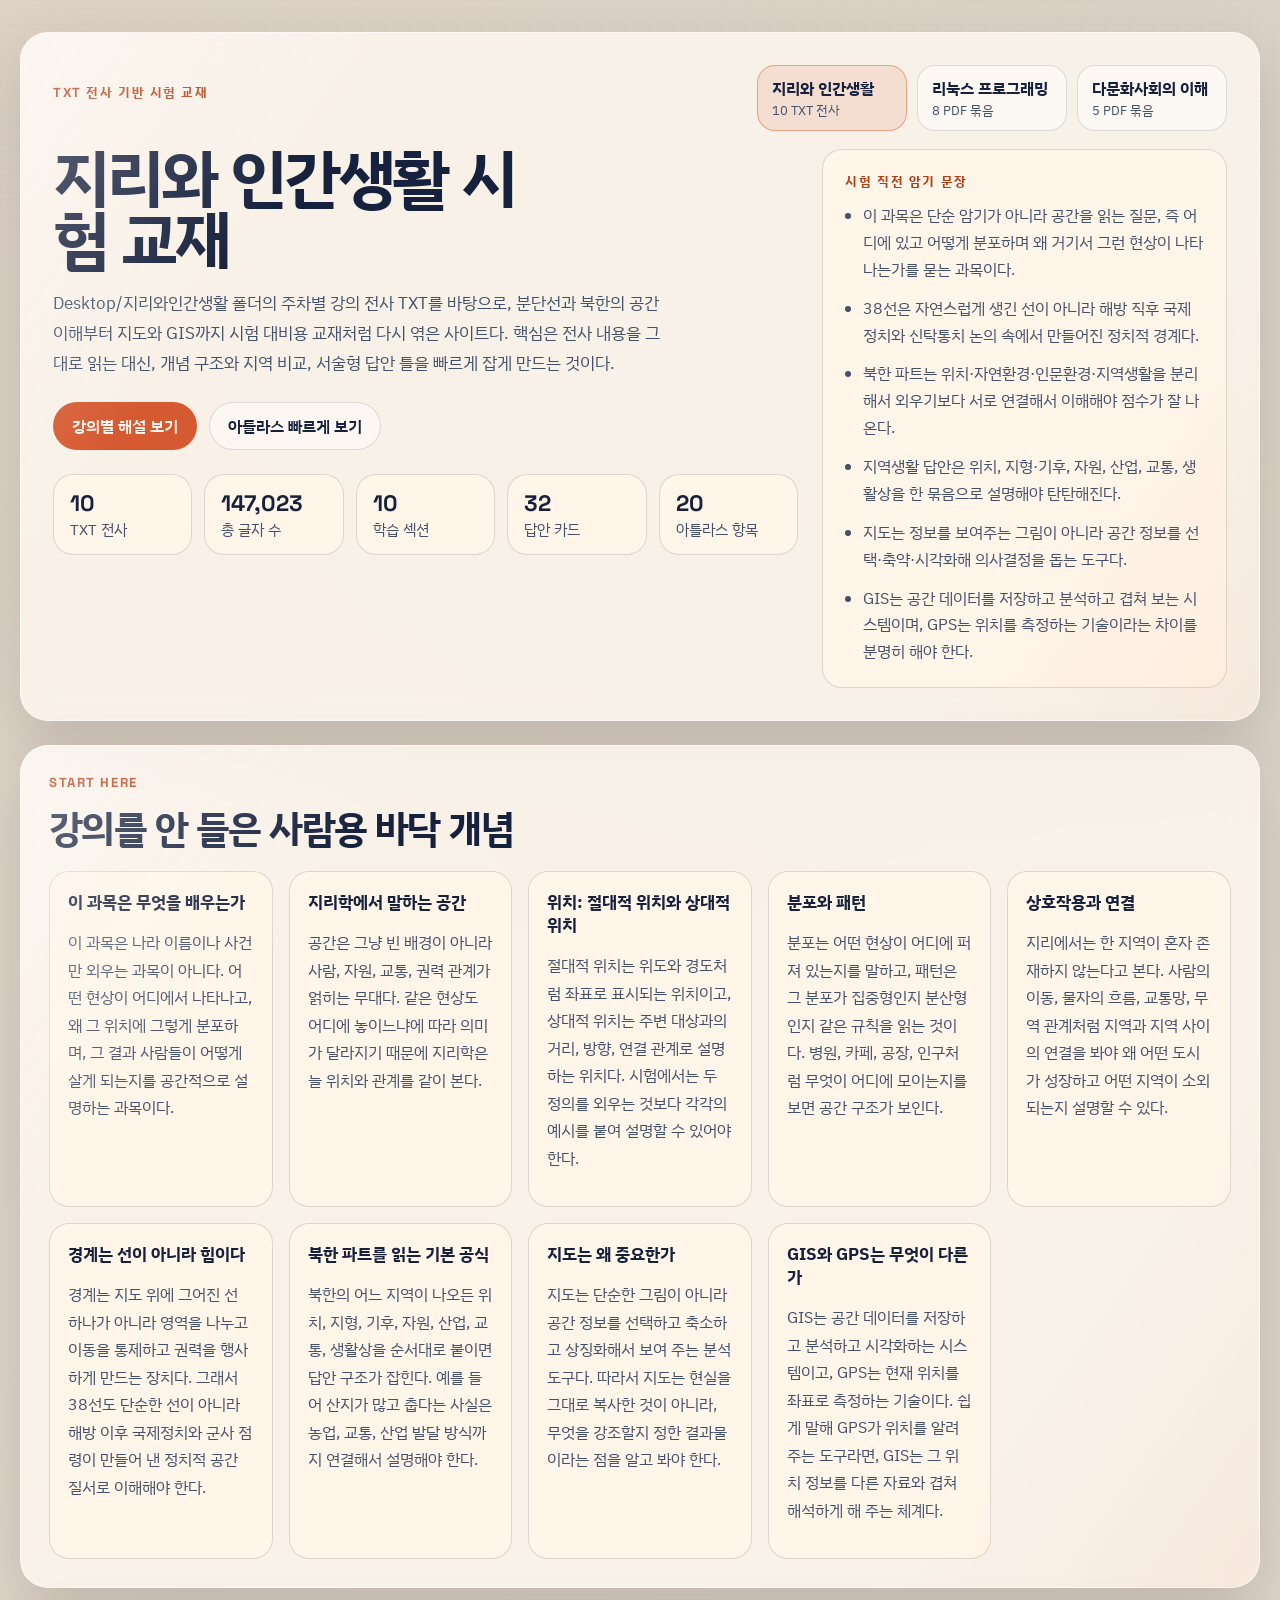
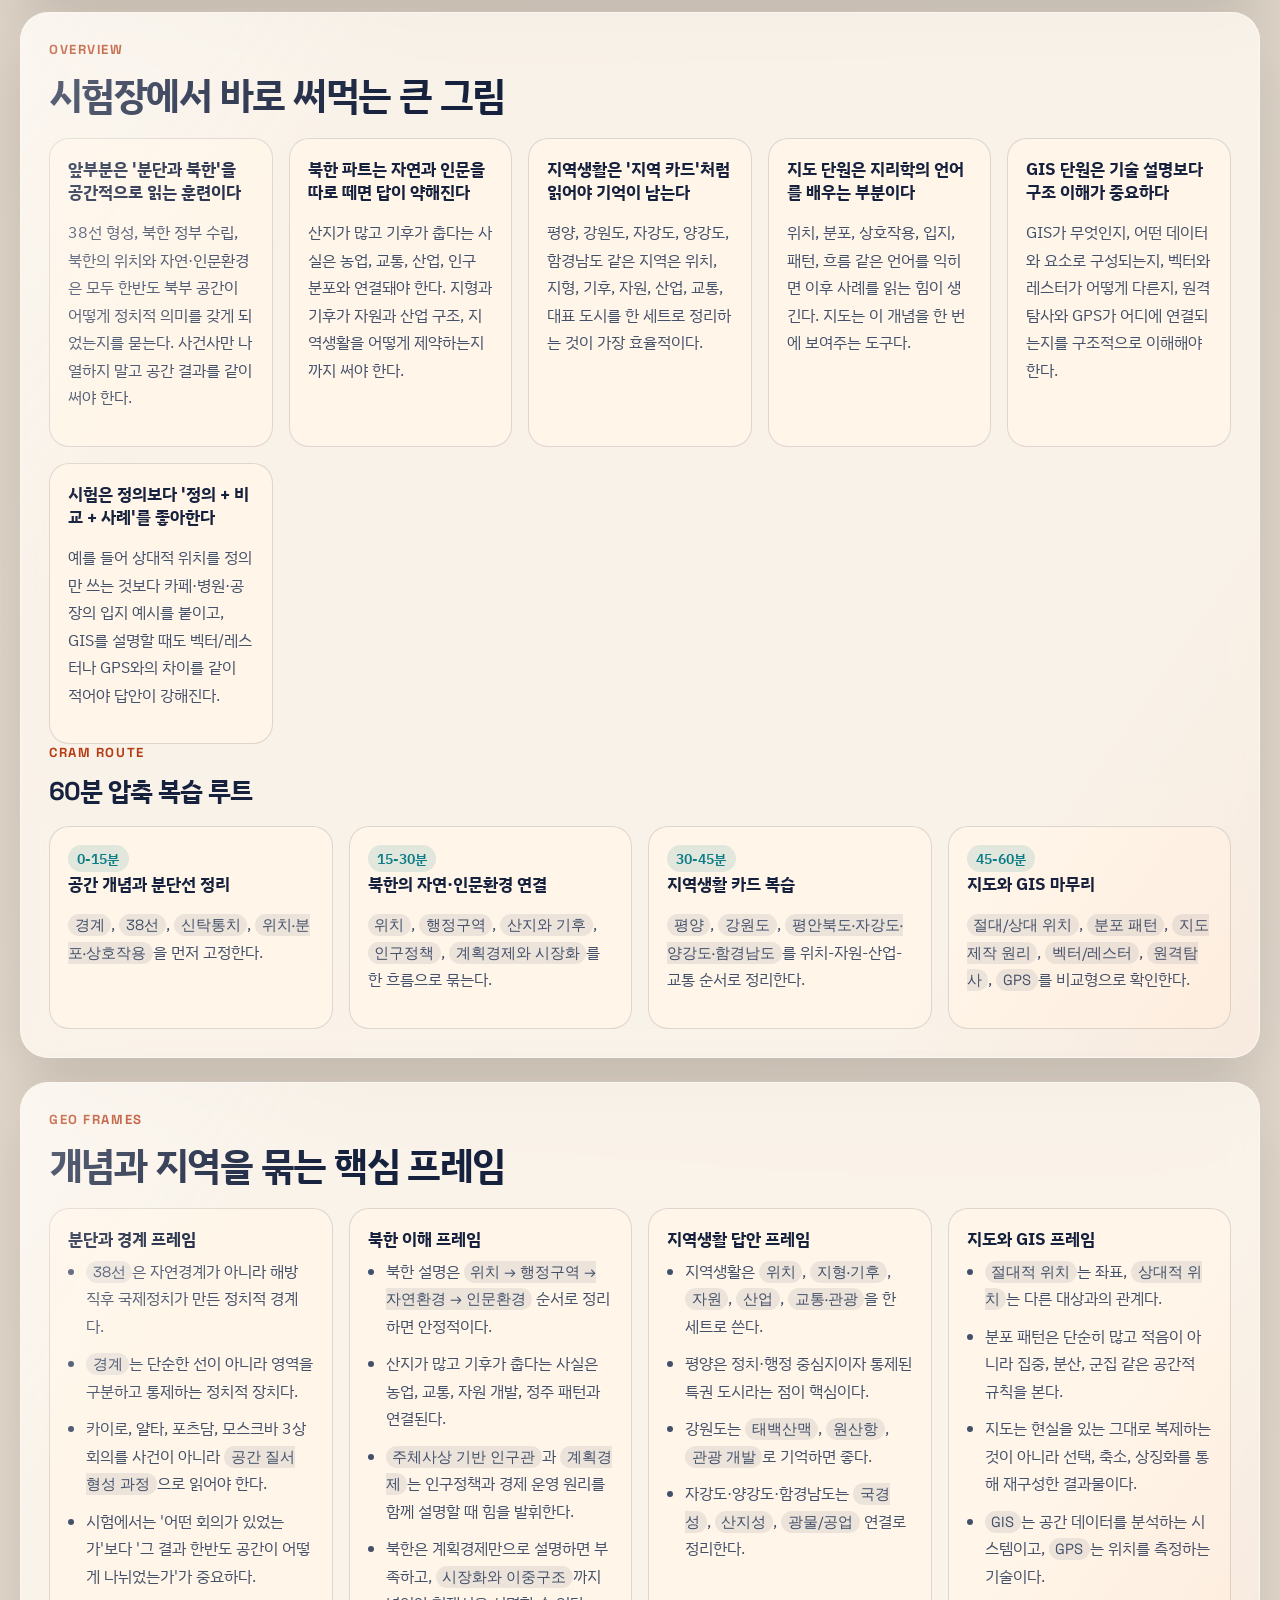
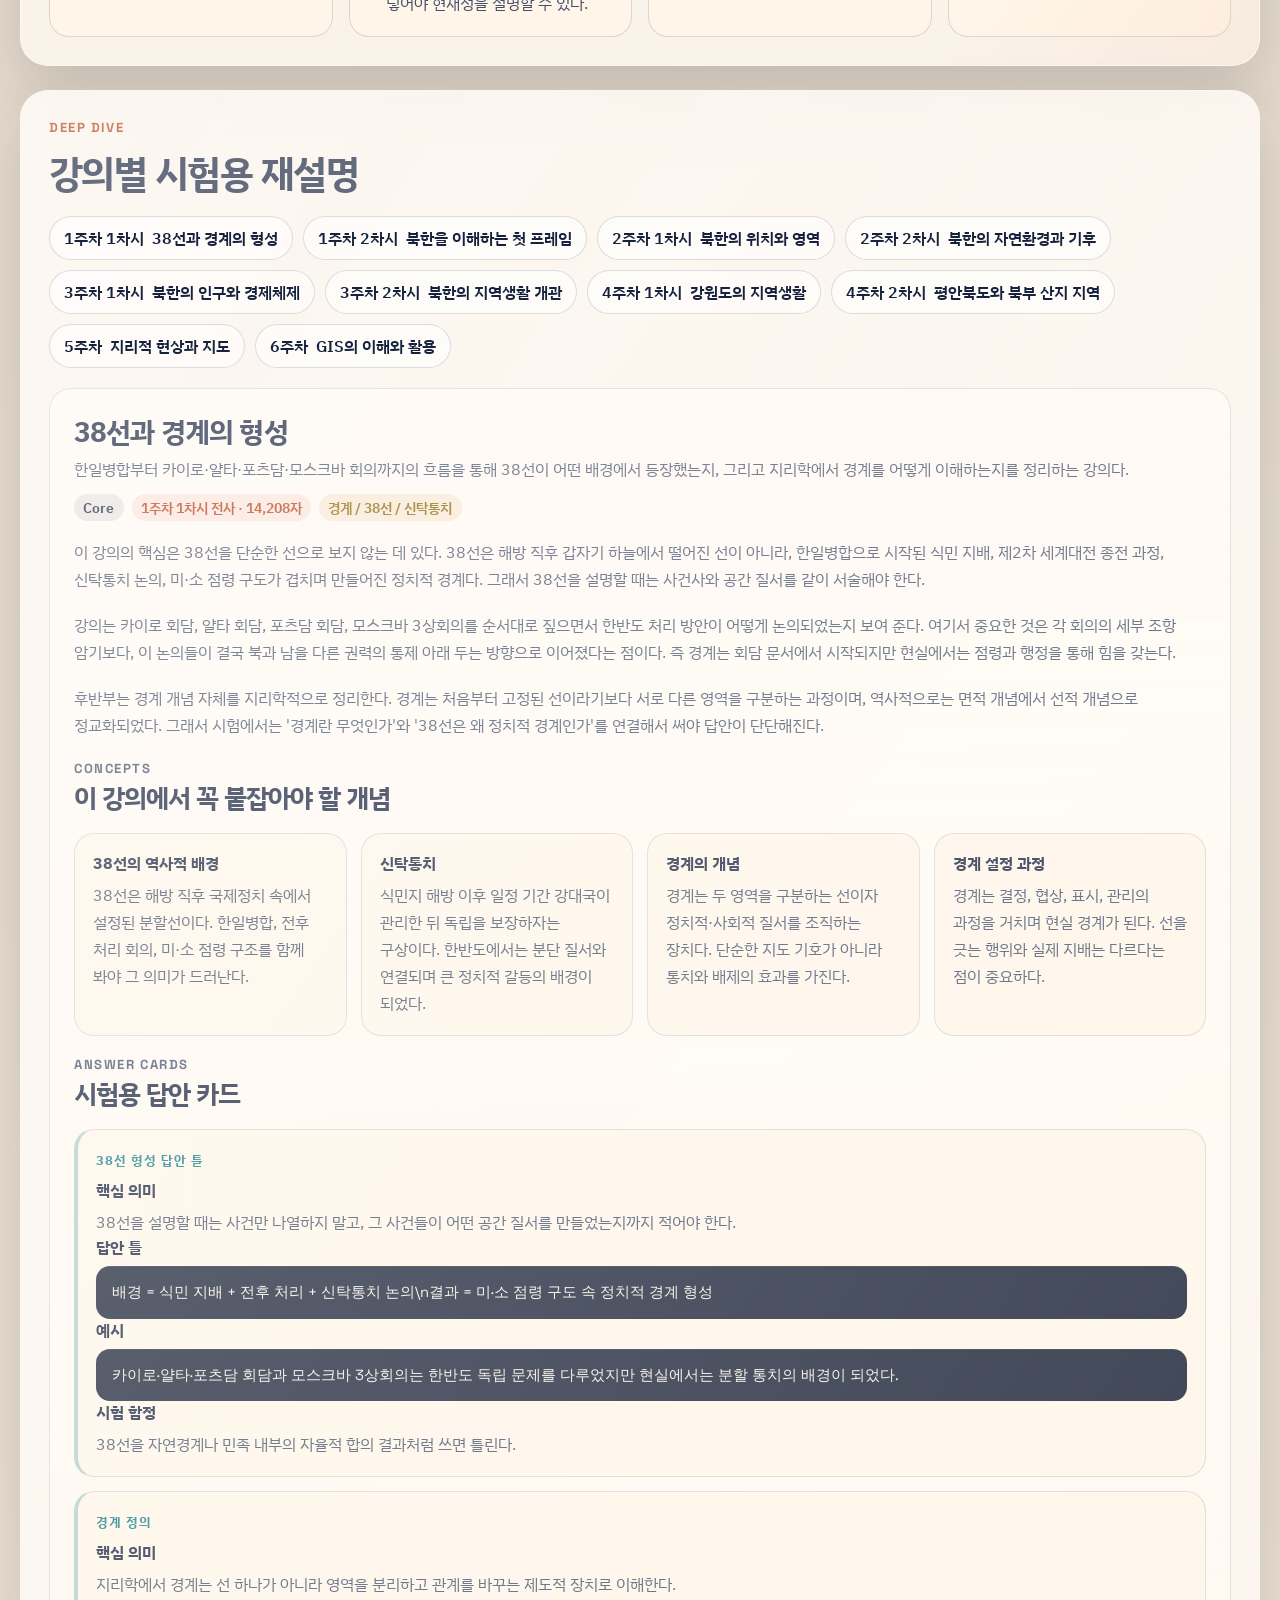
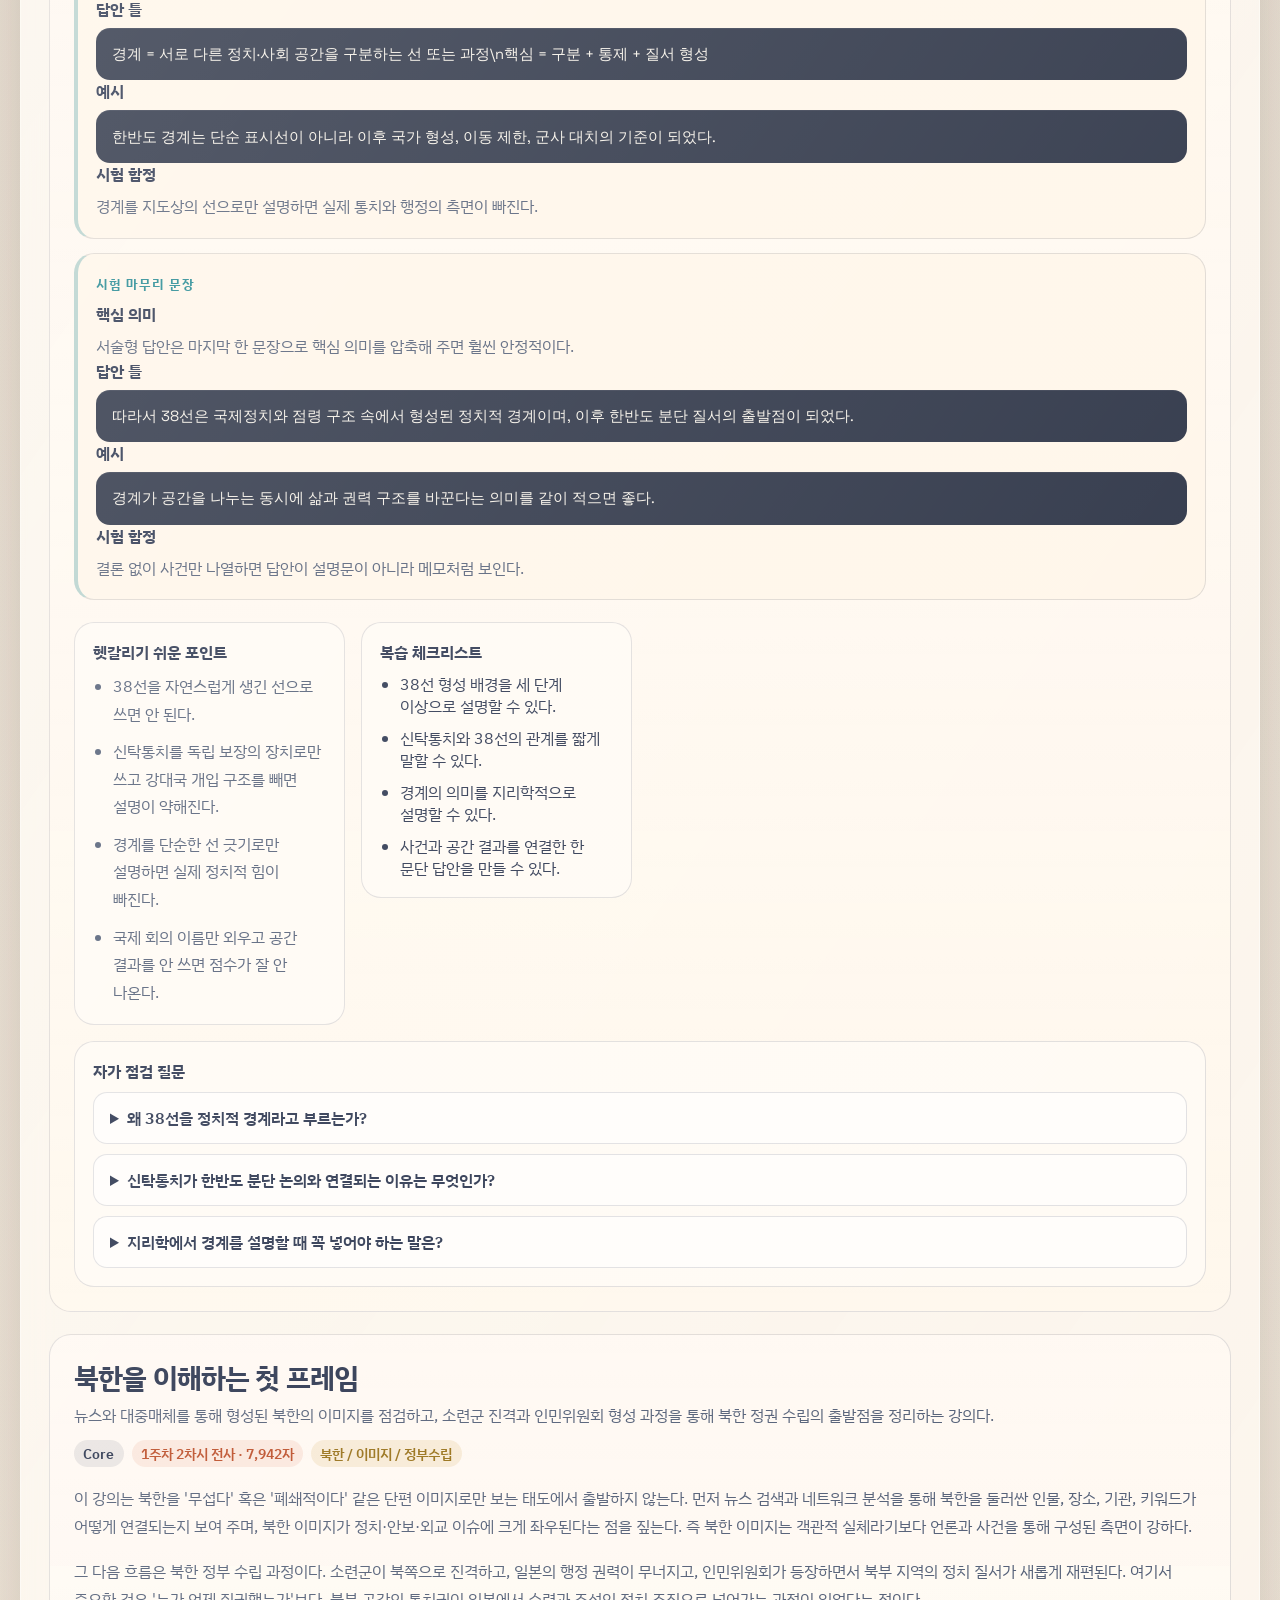
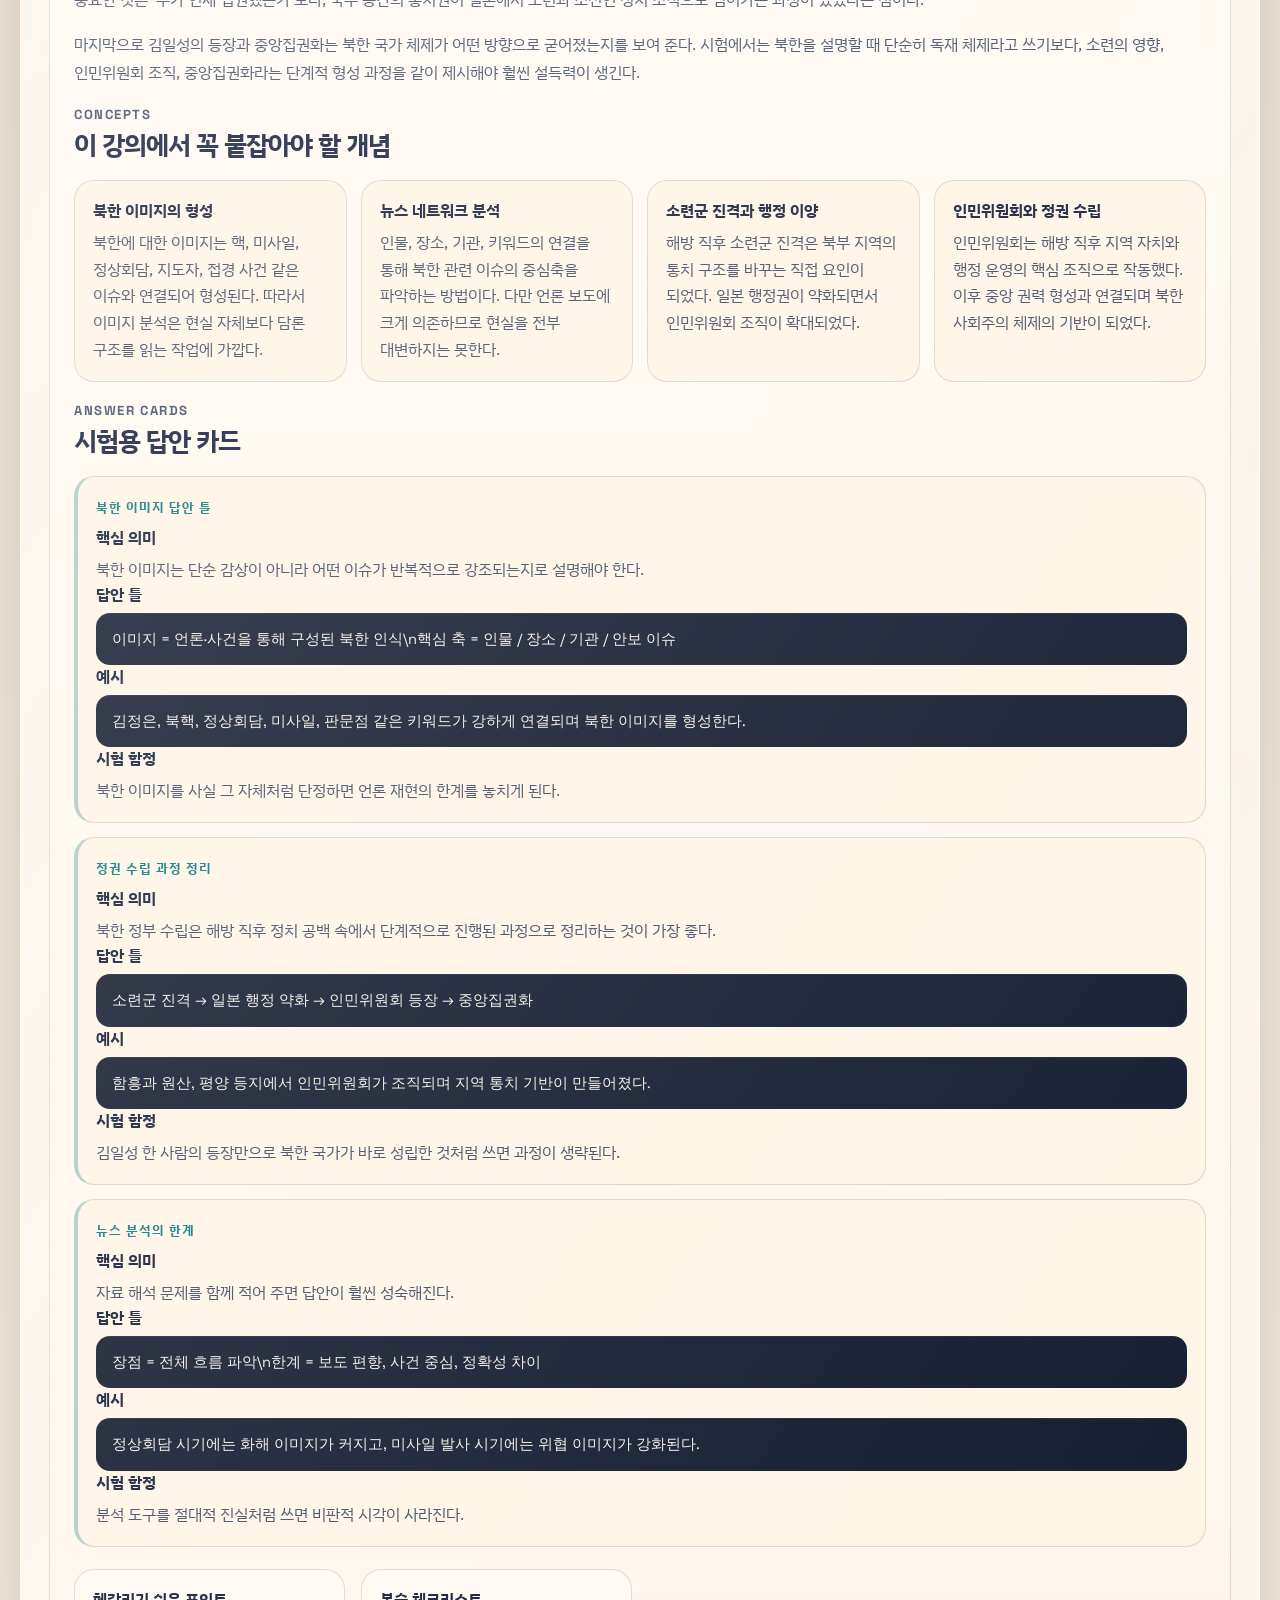
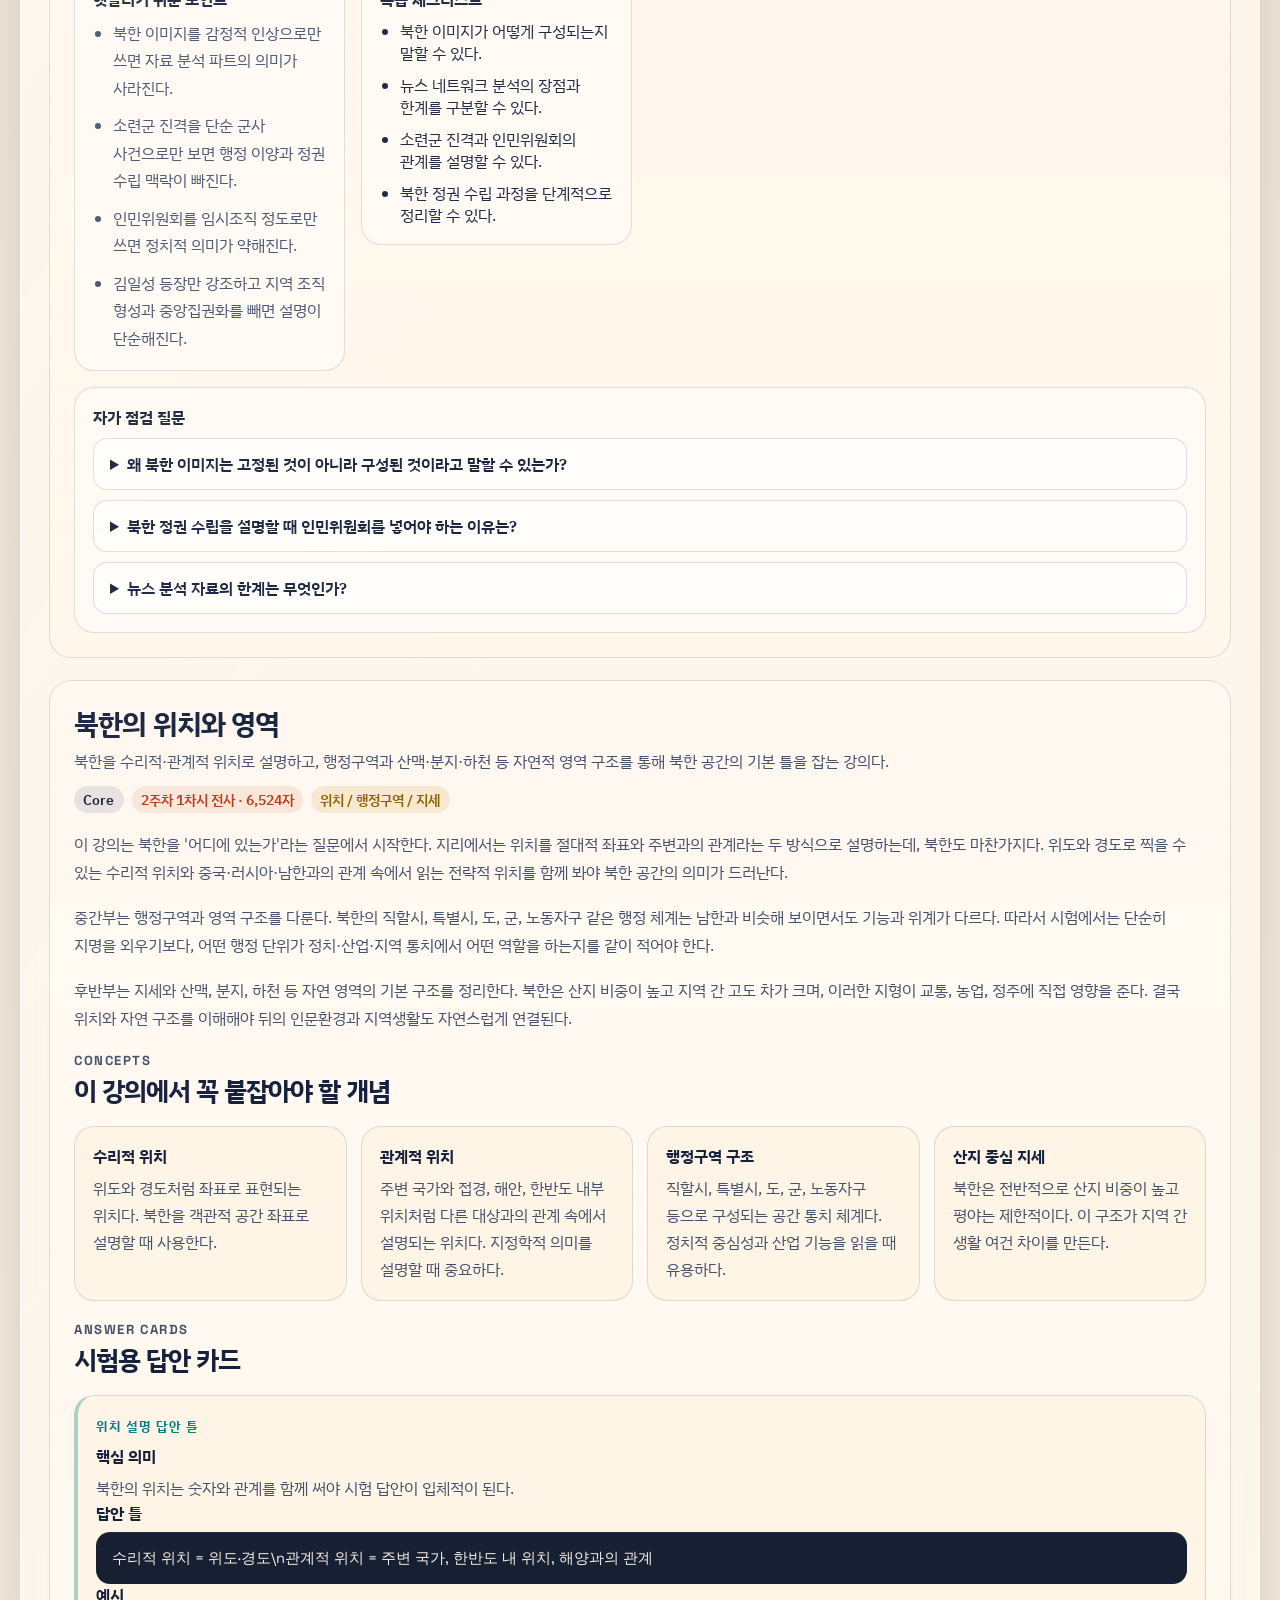
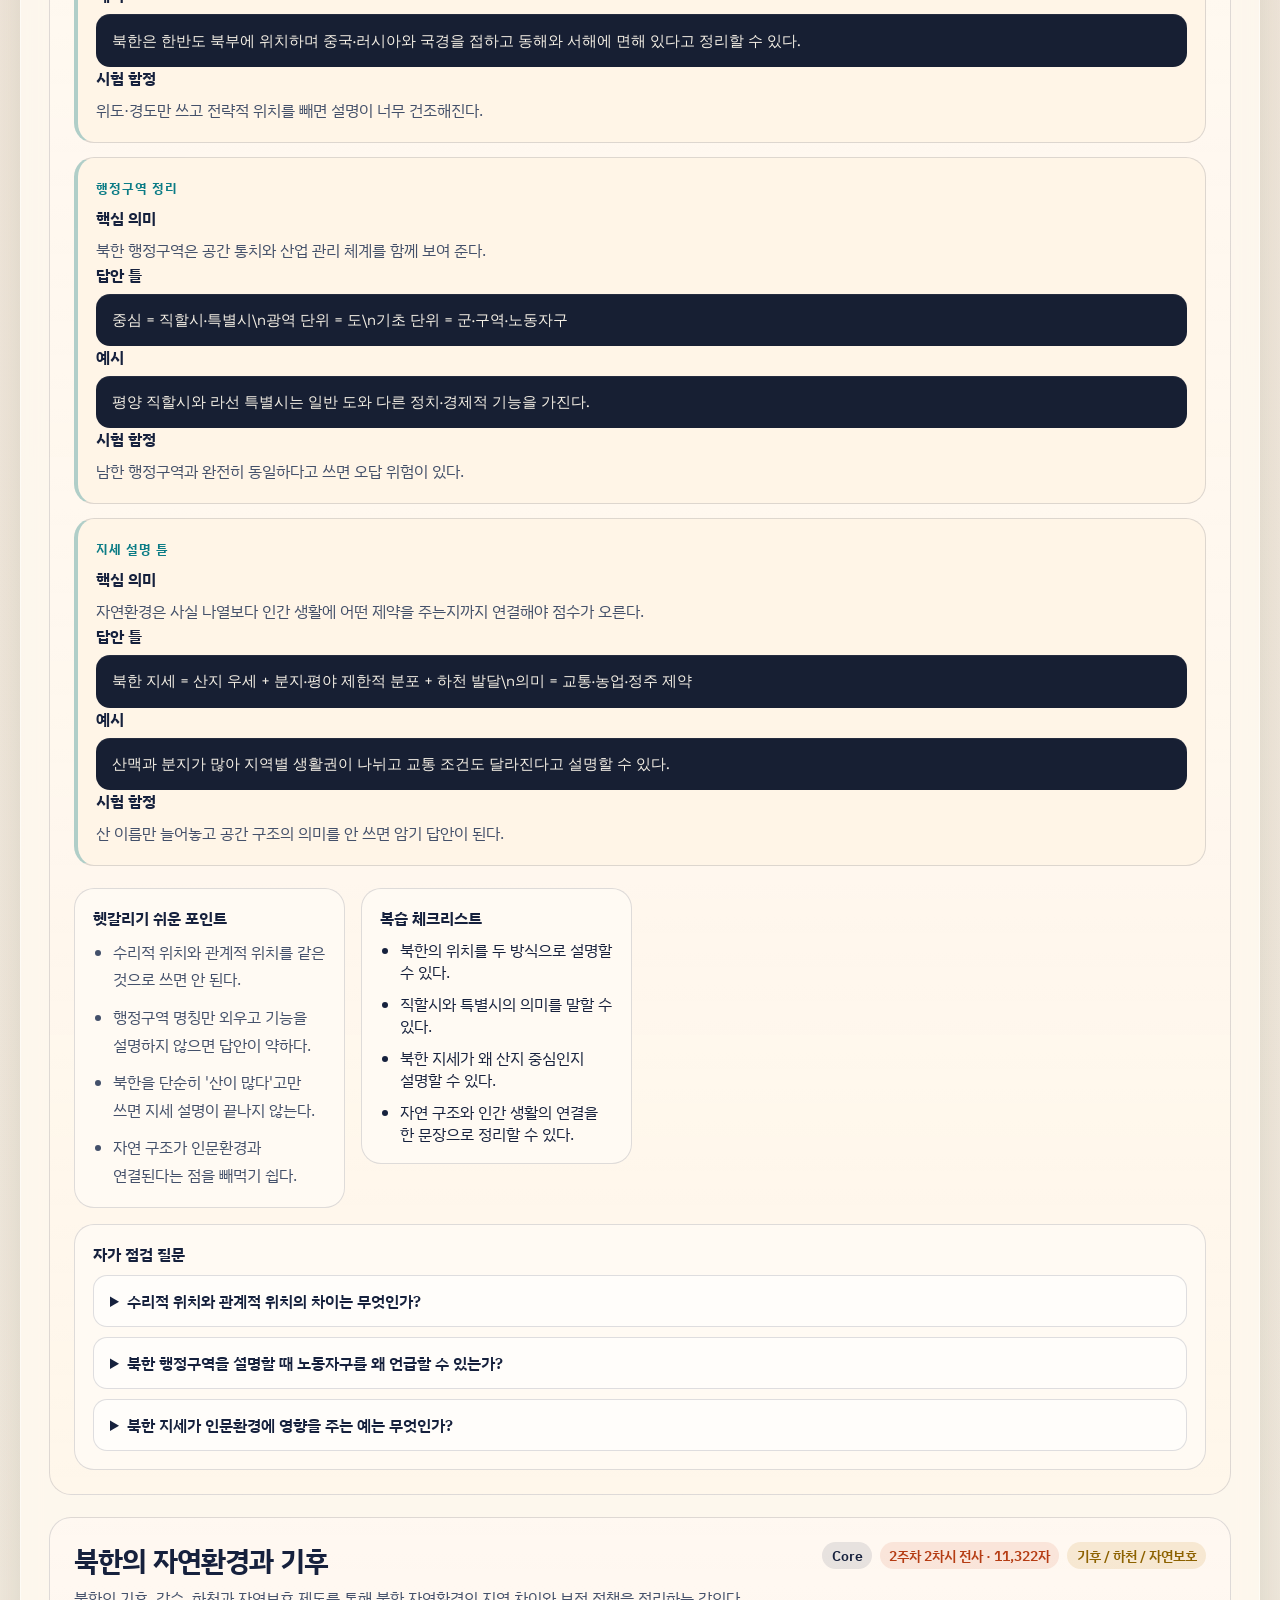
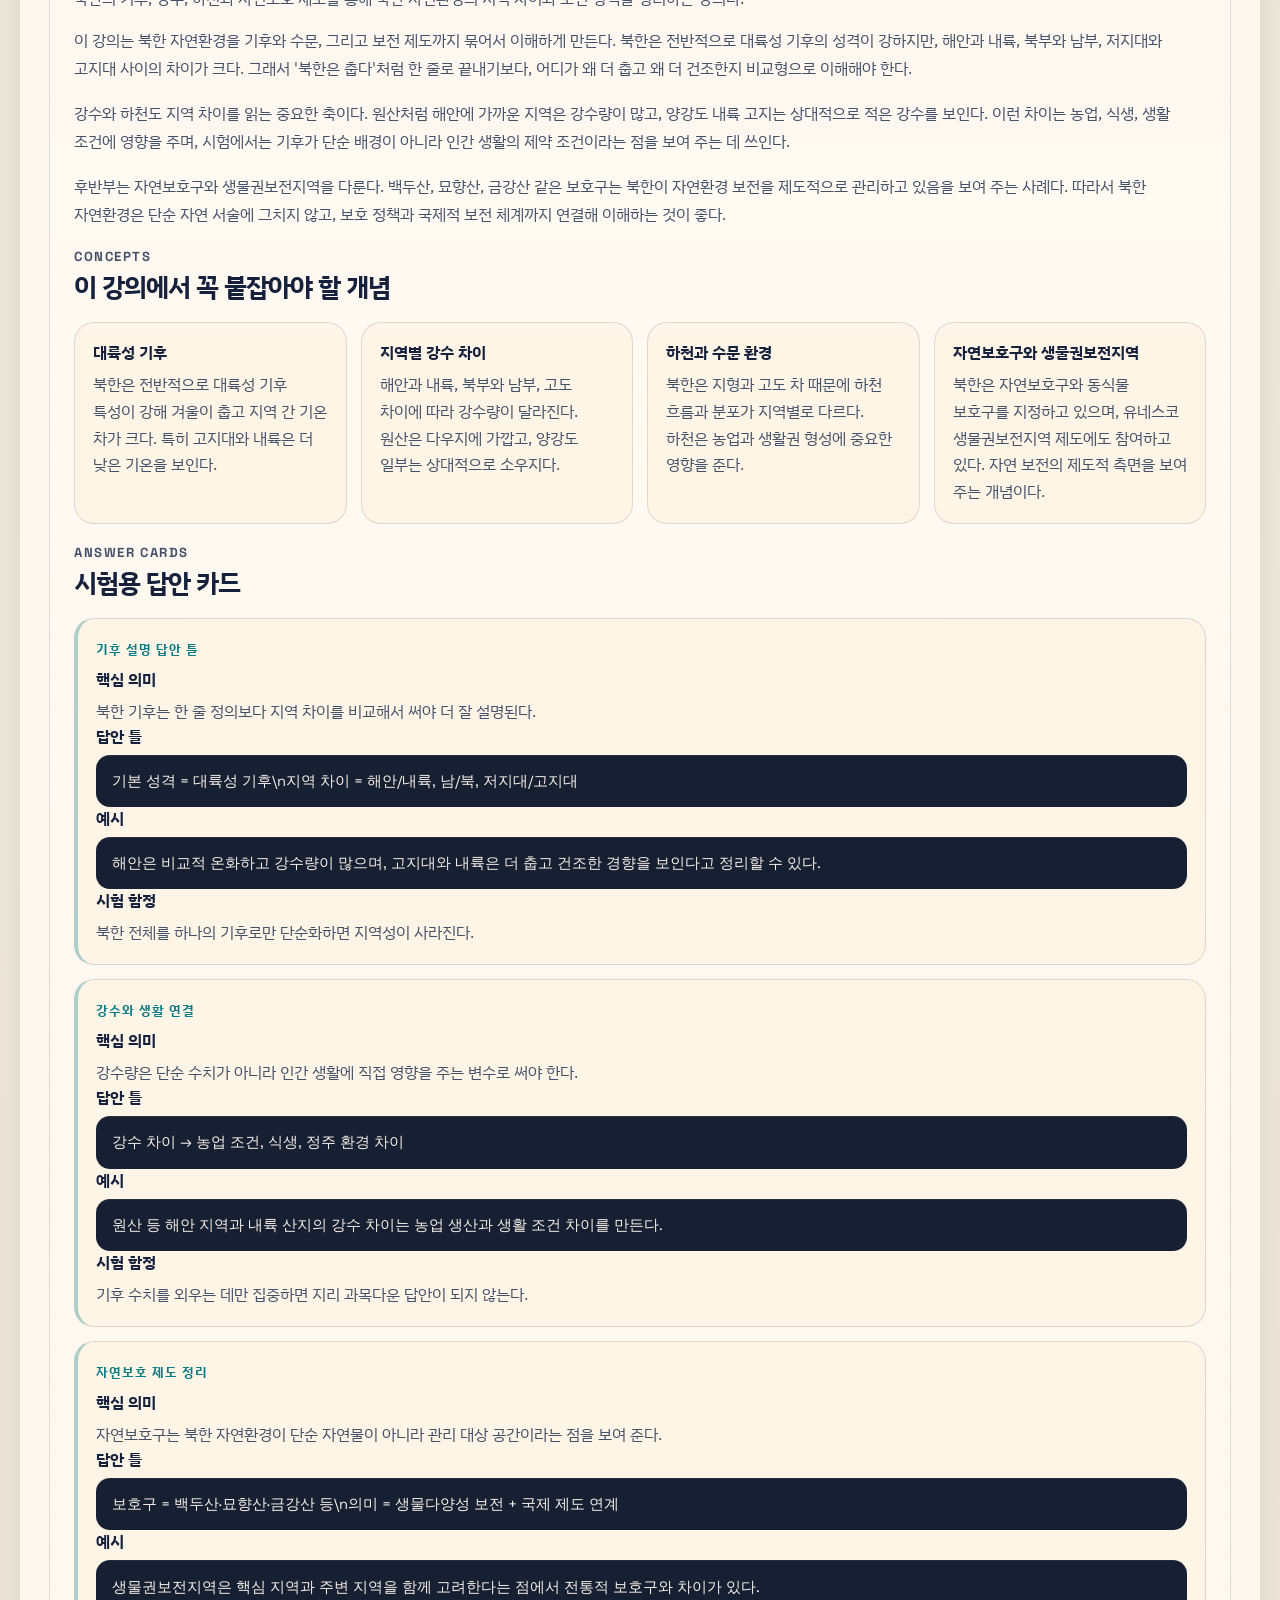
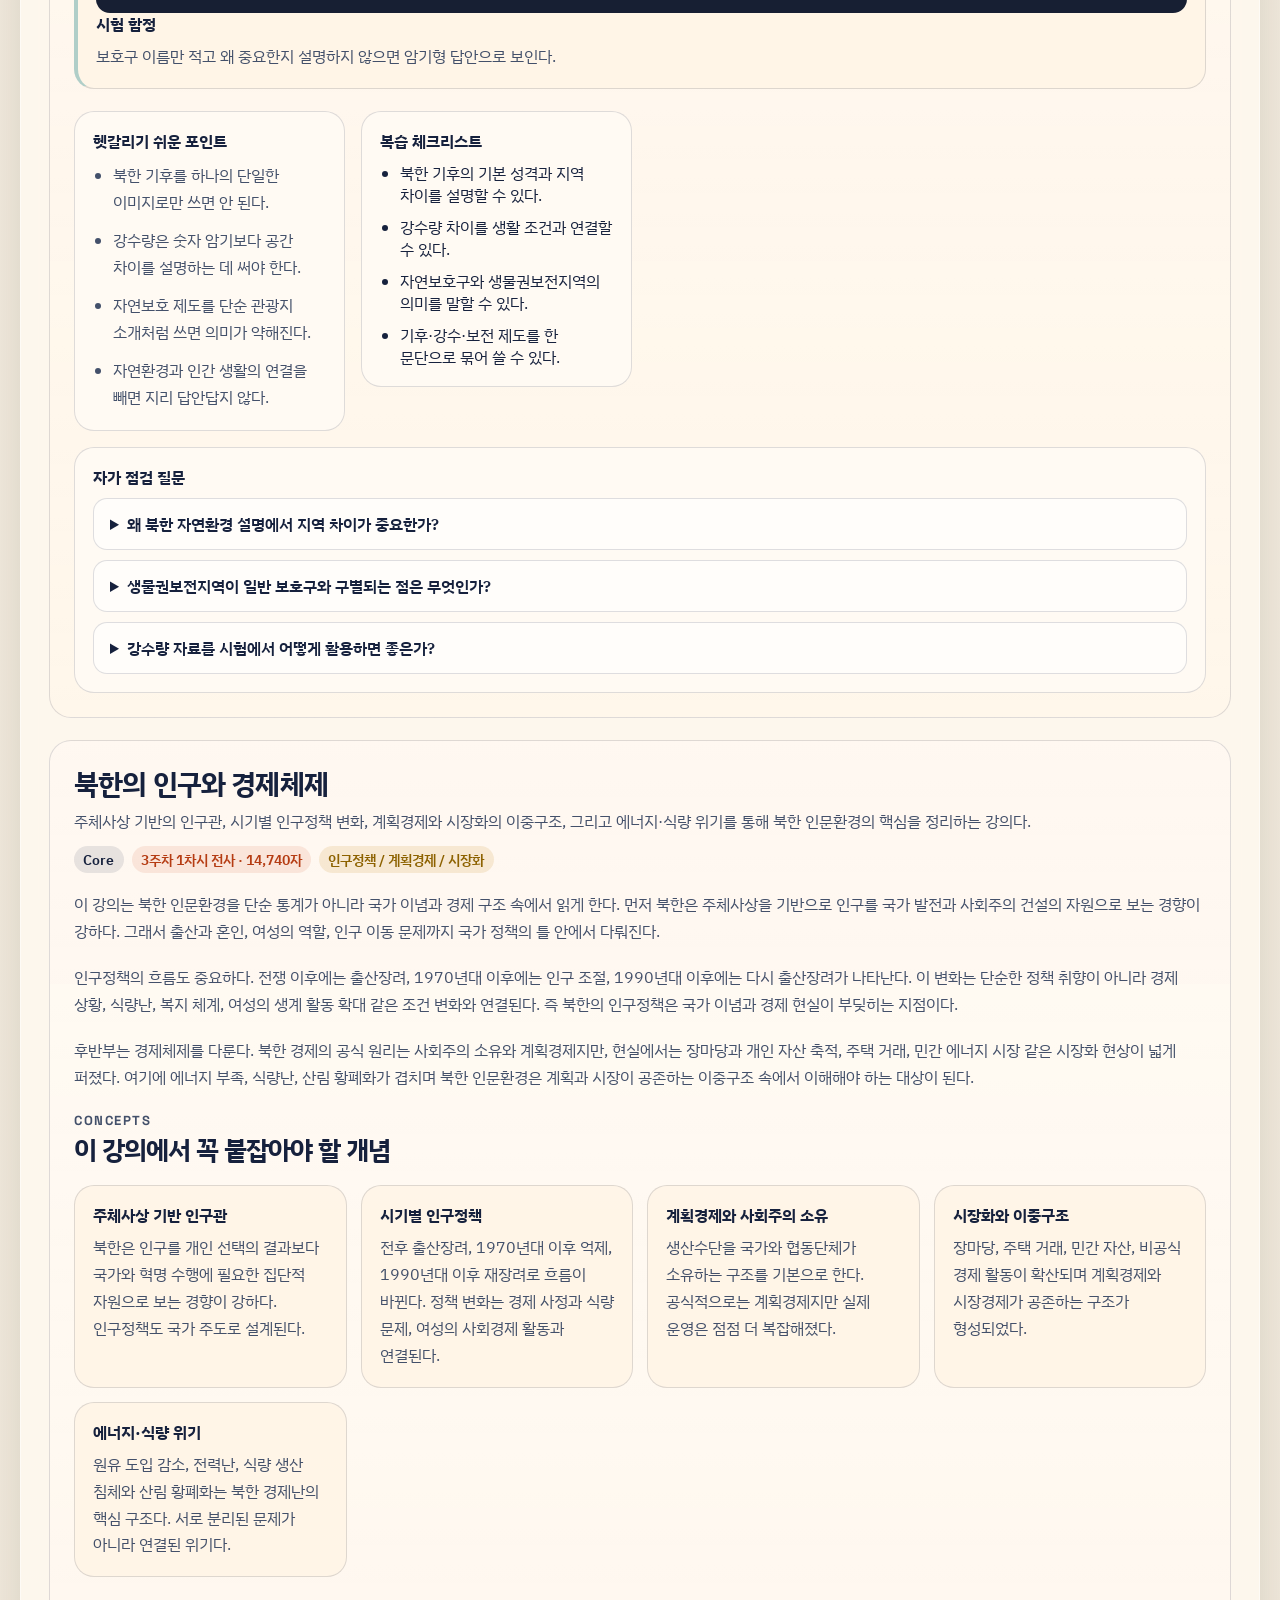
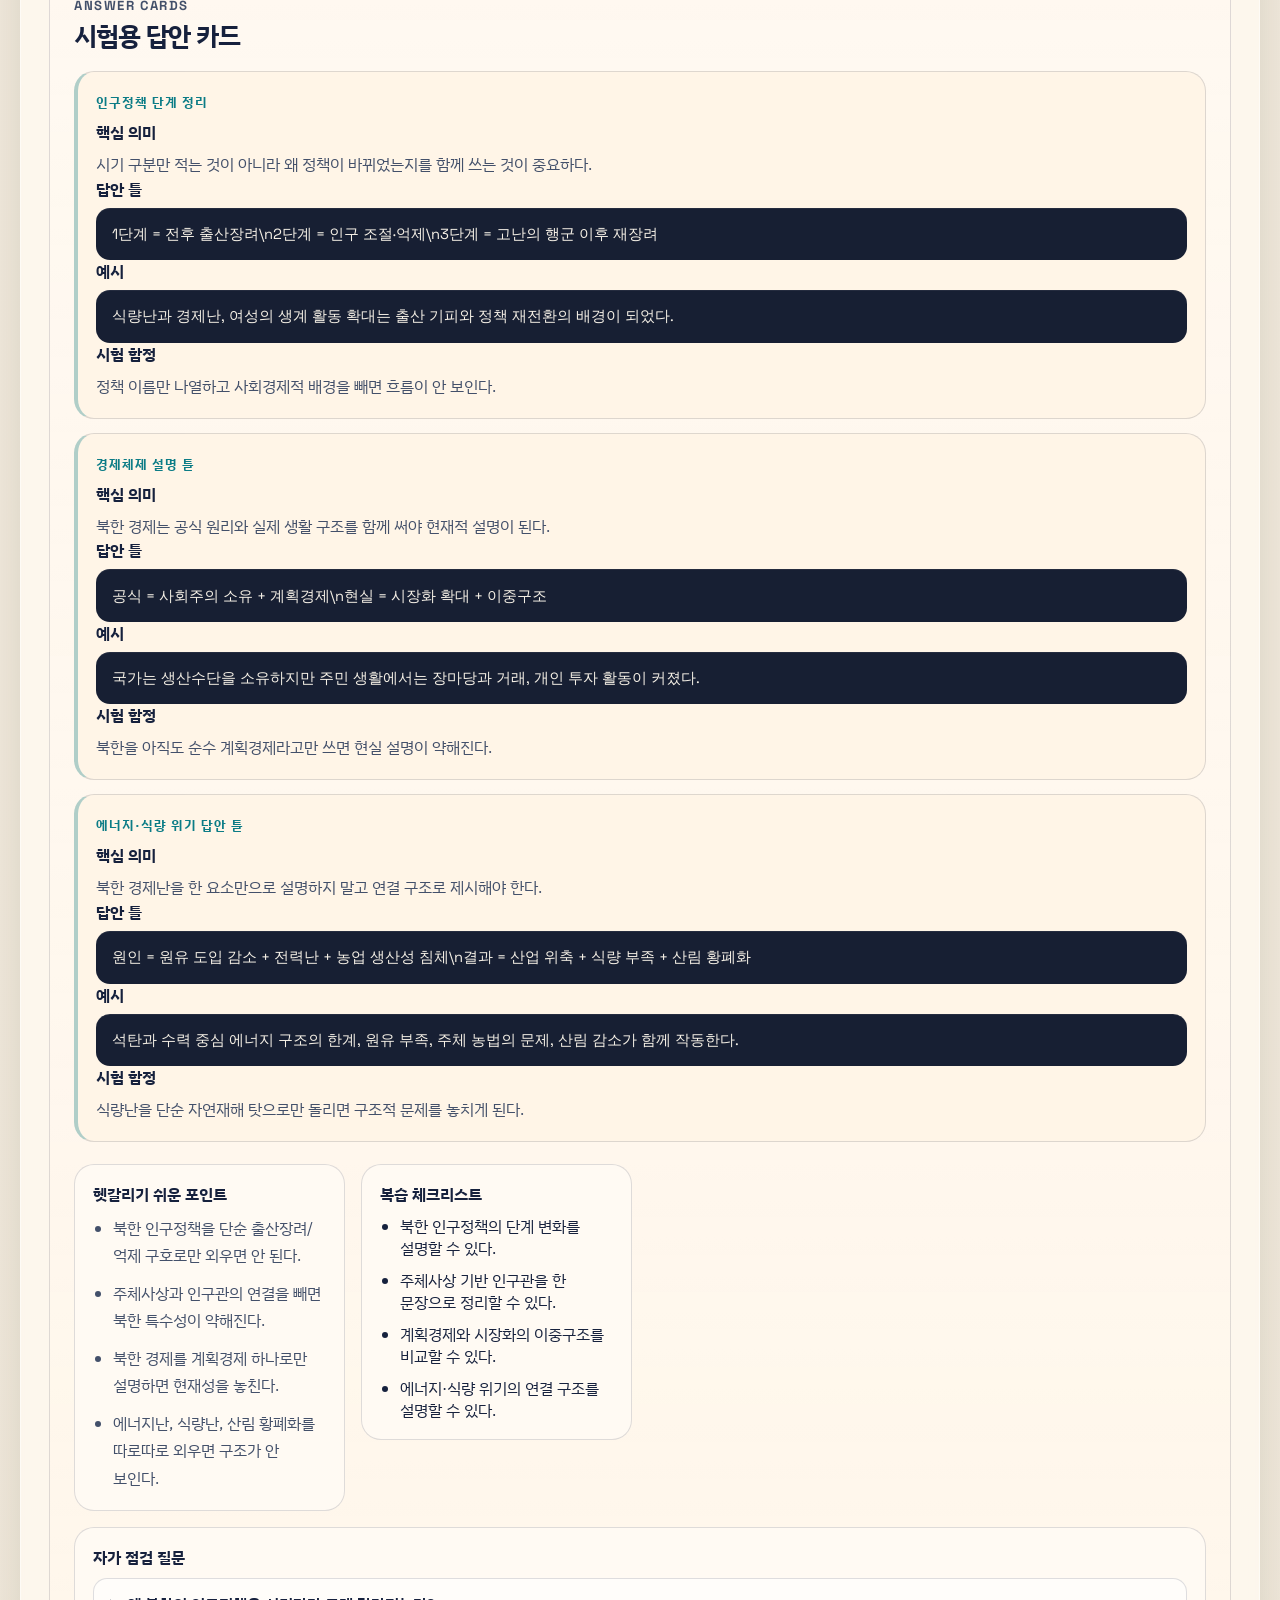
==== commit 194c7c36: "Add beginner concept primer for geography course" ====
--- a/index.html
+++ b/index.html
@@ -3,7 +3,7 @@
   <head>
     <meta charset="UTF-8" />
     <meta name="viewport" content="width=device-width, initial-scale=1.0" />
-    <title>PDF 시험 강의 노트</title>
+    <title>강의 자료 시험 노트</title>
     <meta name="robots" content="noindex, nofollow, noarchive" />
     <meta name="googlebot" content="noindex, nofollow, noarchive" />
     <meta name="referrer" content="strict-origin-when-cross-origin" />
@@ -34,6 +34,16 @@
       </header>
 
       <main class="main-layout">
+        <section class="panel" id="starter-panel" hidden>
+          <div class="section-head">
+            <div>
+              <p class="mini-label" id="starter-label">Start Here</p>
+              <h2 id="starter-title">처음 듣는 사람용 바닥 개념</h2>
+            </div>
+          </div>
+          <div id="starter-guide" class="card-grid"></div>
+        </section>
+
         <section class="panel" id="overview">
           <div class="section-head">
             <div>
--- a/styles.css
+++ b/styles.css
@@ -26,6 +26,8 @@
 
 html {
   scroll-behavior: smooth;
+  -webkit-text-size-adjust: 100%;
+  text-size-adjust: 100%;
 }
 
 body {
@@ -37,6 +39,7 @@
     radial-gradient(circle at top right, rgba(12, 124, 134, 0.12), transparent 26%),
     linear-gradient(180deg, #f8f2e8 0%, #f1e7d4 100%);
   min-height: 100vh;
+  overflow-x: hidden;
 }
 
 body::before {
@@ -483,6 +486,18 @@
   margin: 0;
 }
 
+.lecture-header h3,
+.lecture-header p,
+.lecture-copy p,
+.concept-card p,
+.command-card p,
+.pitfall-list li,
+.checklist li,
+.quiz details p {
+  word-break: keep-all;
+  overflow-wrap: break-word;
+}
+
 .concept-grid,
 .command-grid {
   display: grid;
@@ -714,10 +729,33 @@
 
   .lecture {
     padding: 18px;
+    scroll-margin-top: calc(env(safe-area-inset-top, 0px) + 112px);
   }
 
   .lecture-nav {
-    top: 8px;
+    top: calc(env(safe-area-inset-top, 0px) + 8px);
+    flex-wrap: nowrap;
+    overflow-x: auto;
+    overscroll-behavior-x: contain;
+    -webkit-overflow-scrolling: touch;
+    padding-inline: 2px;
+    margin-inline: -2px;
+  }
+
+  .lecture-link {
+    flex: 0 0 auto;
+    white-space: nowrap;
+  }
+
+  .lecture-header h3 {
+    font-size: 1.9rem;
+    line-height: 1.08;
+  }
+
+  .lecture-header p,
+  .lecture-copy p {
+    font-size: 1rem;
+    line-height: 1.82;
   }
 
   .stats,
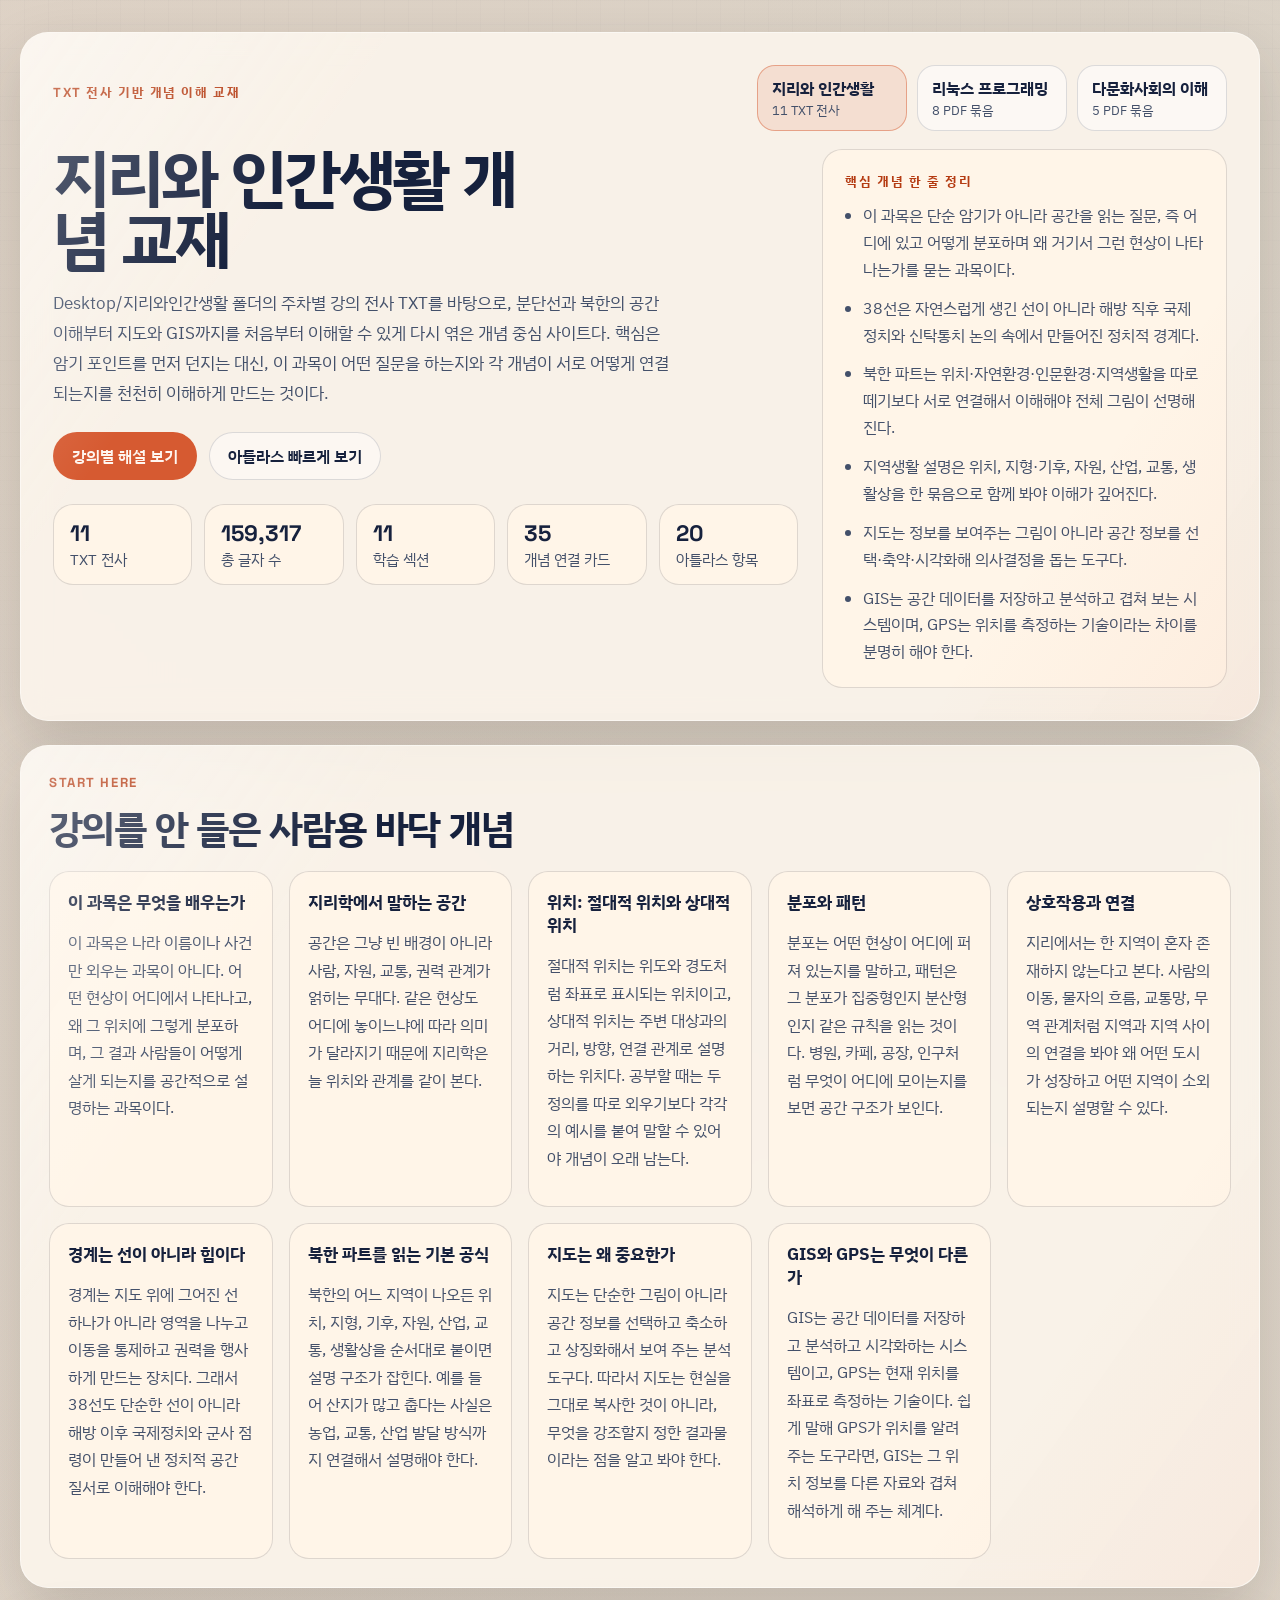
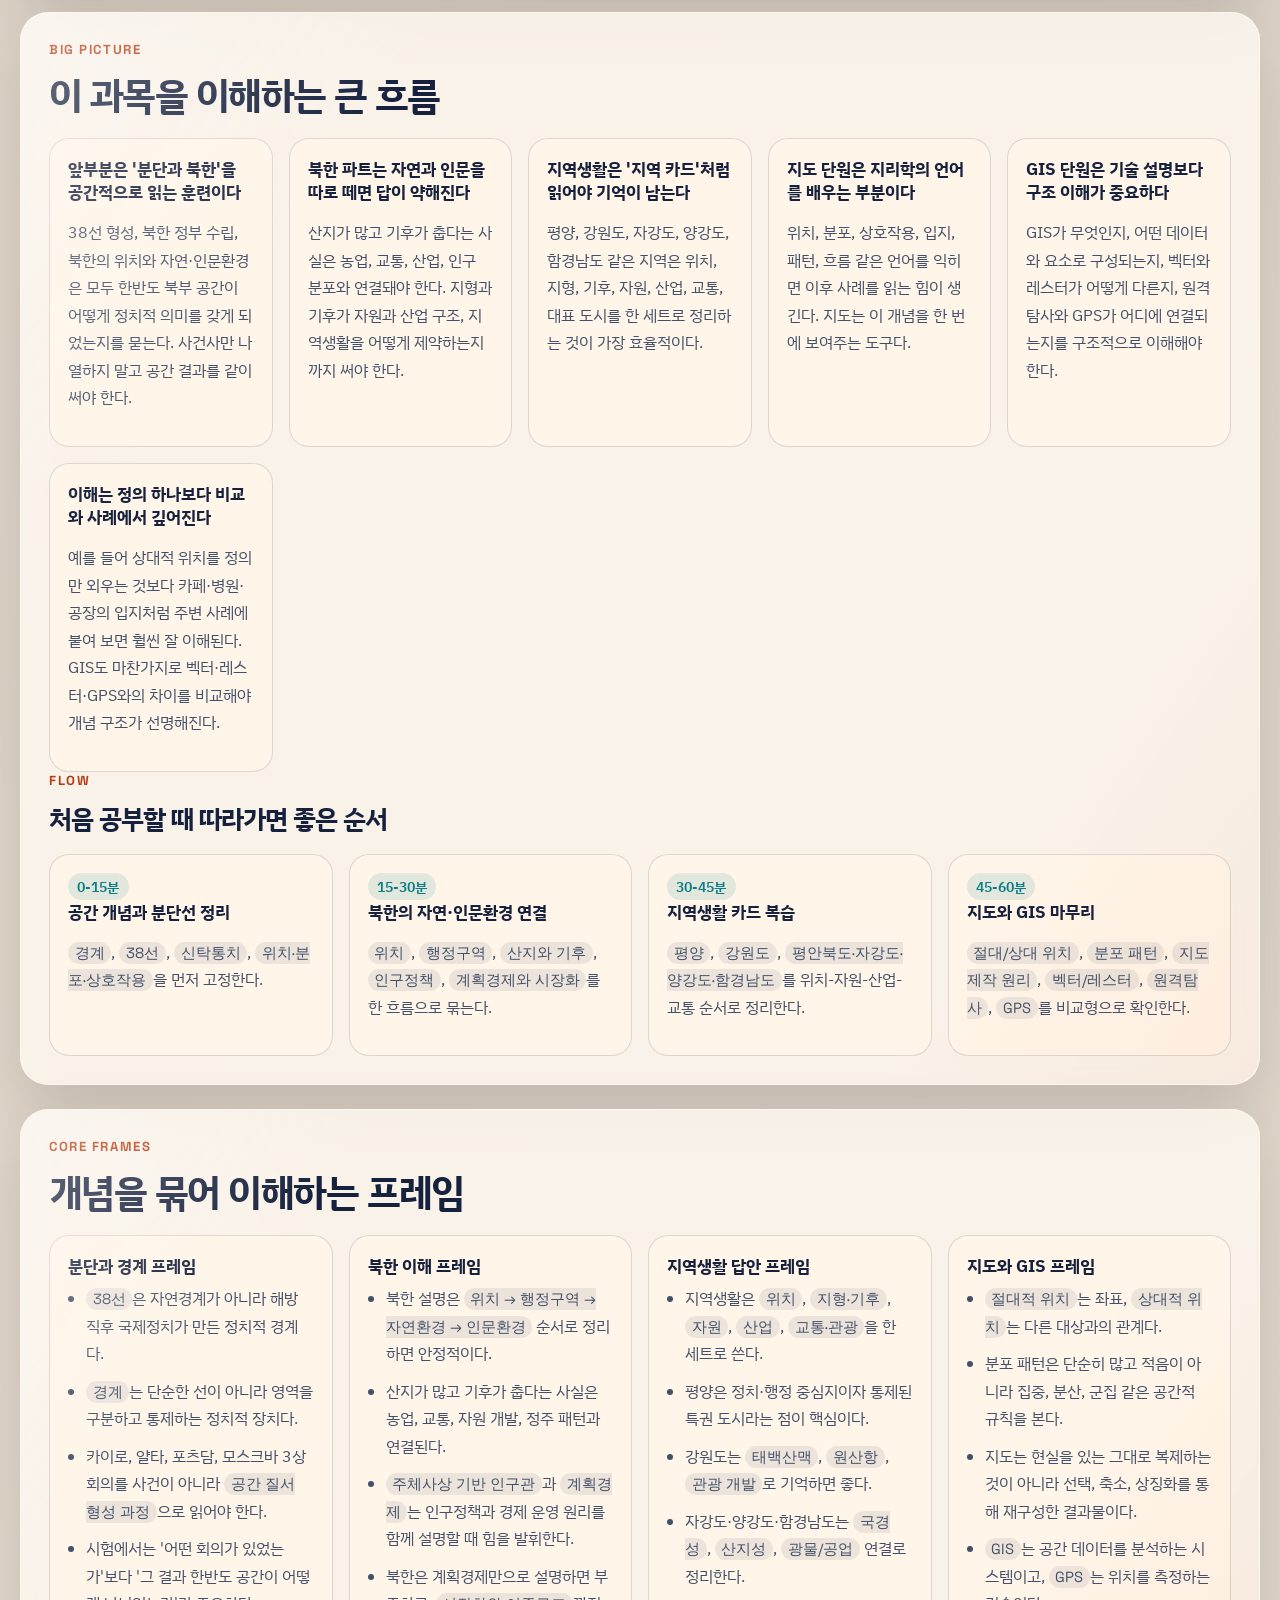
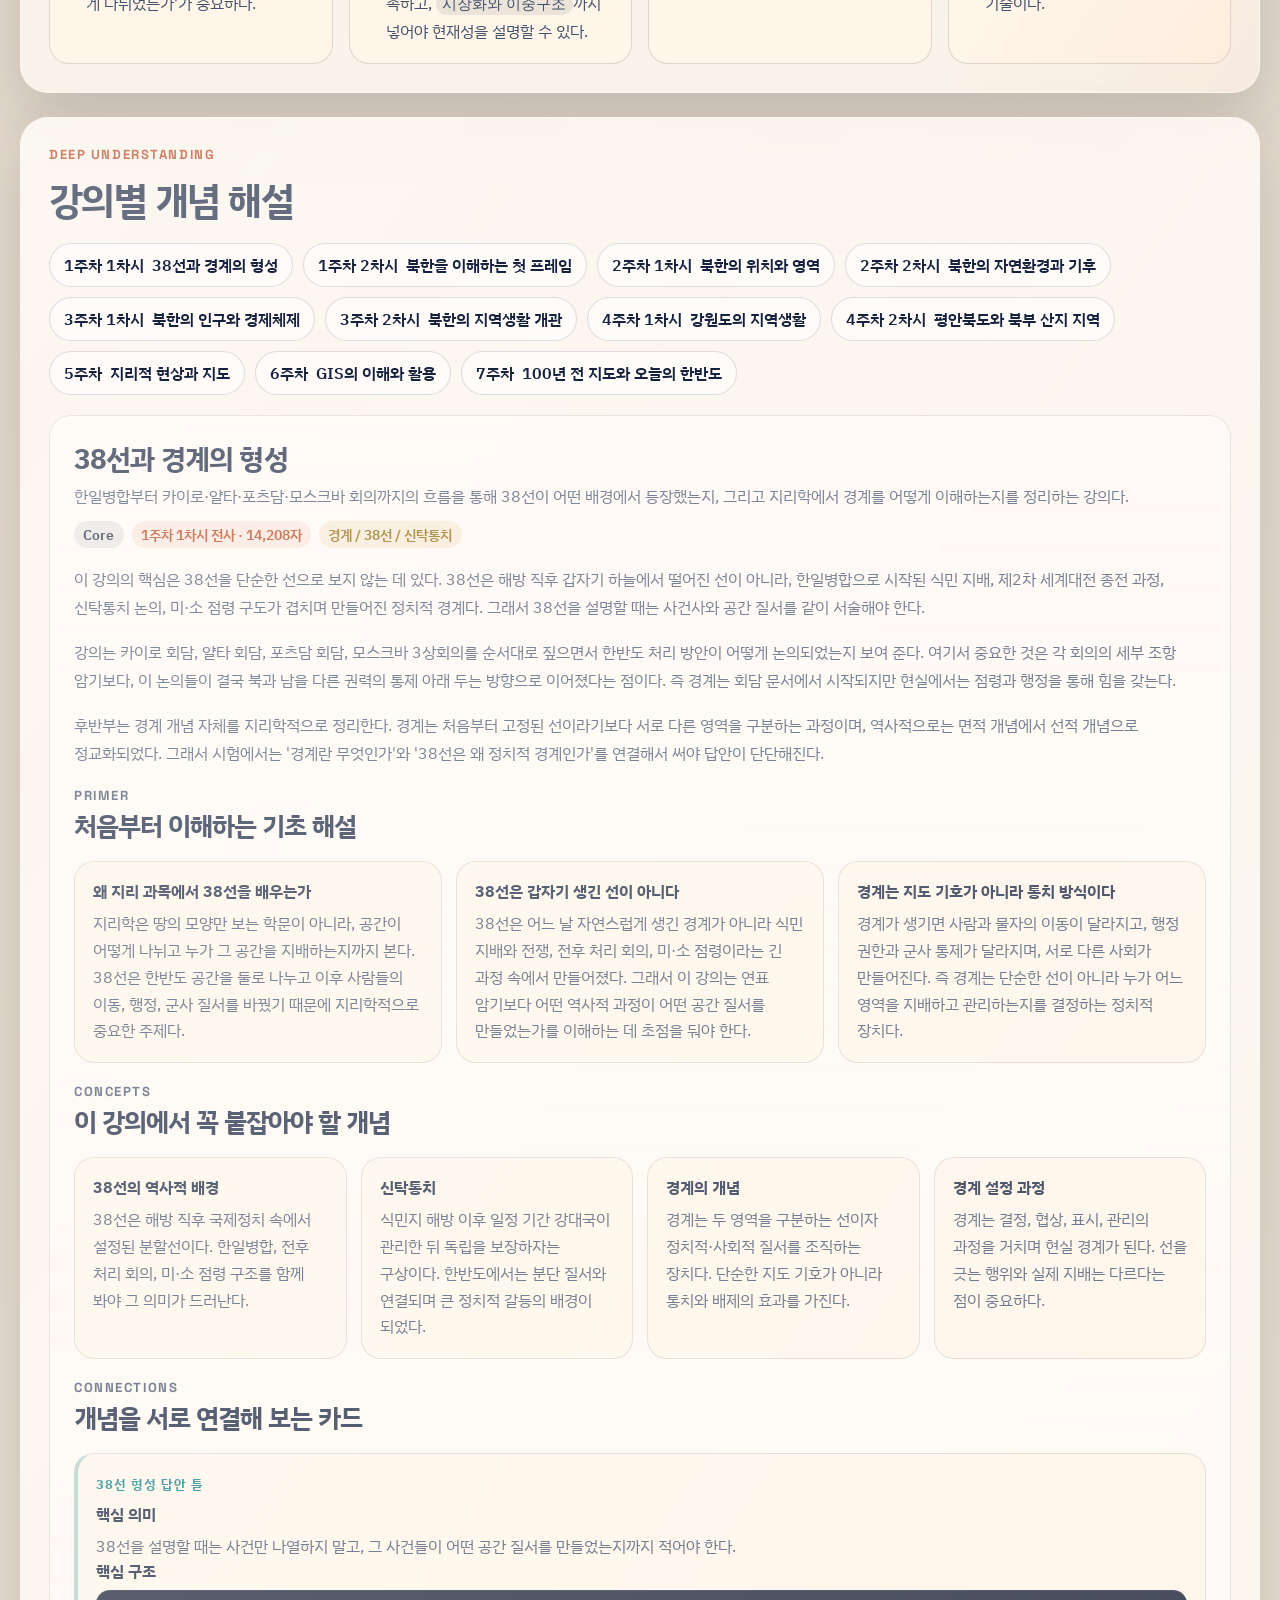
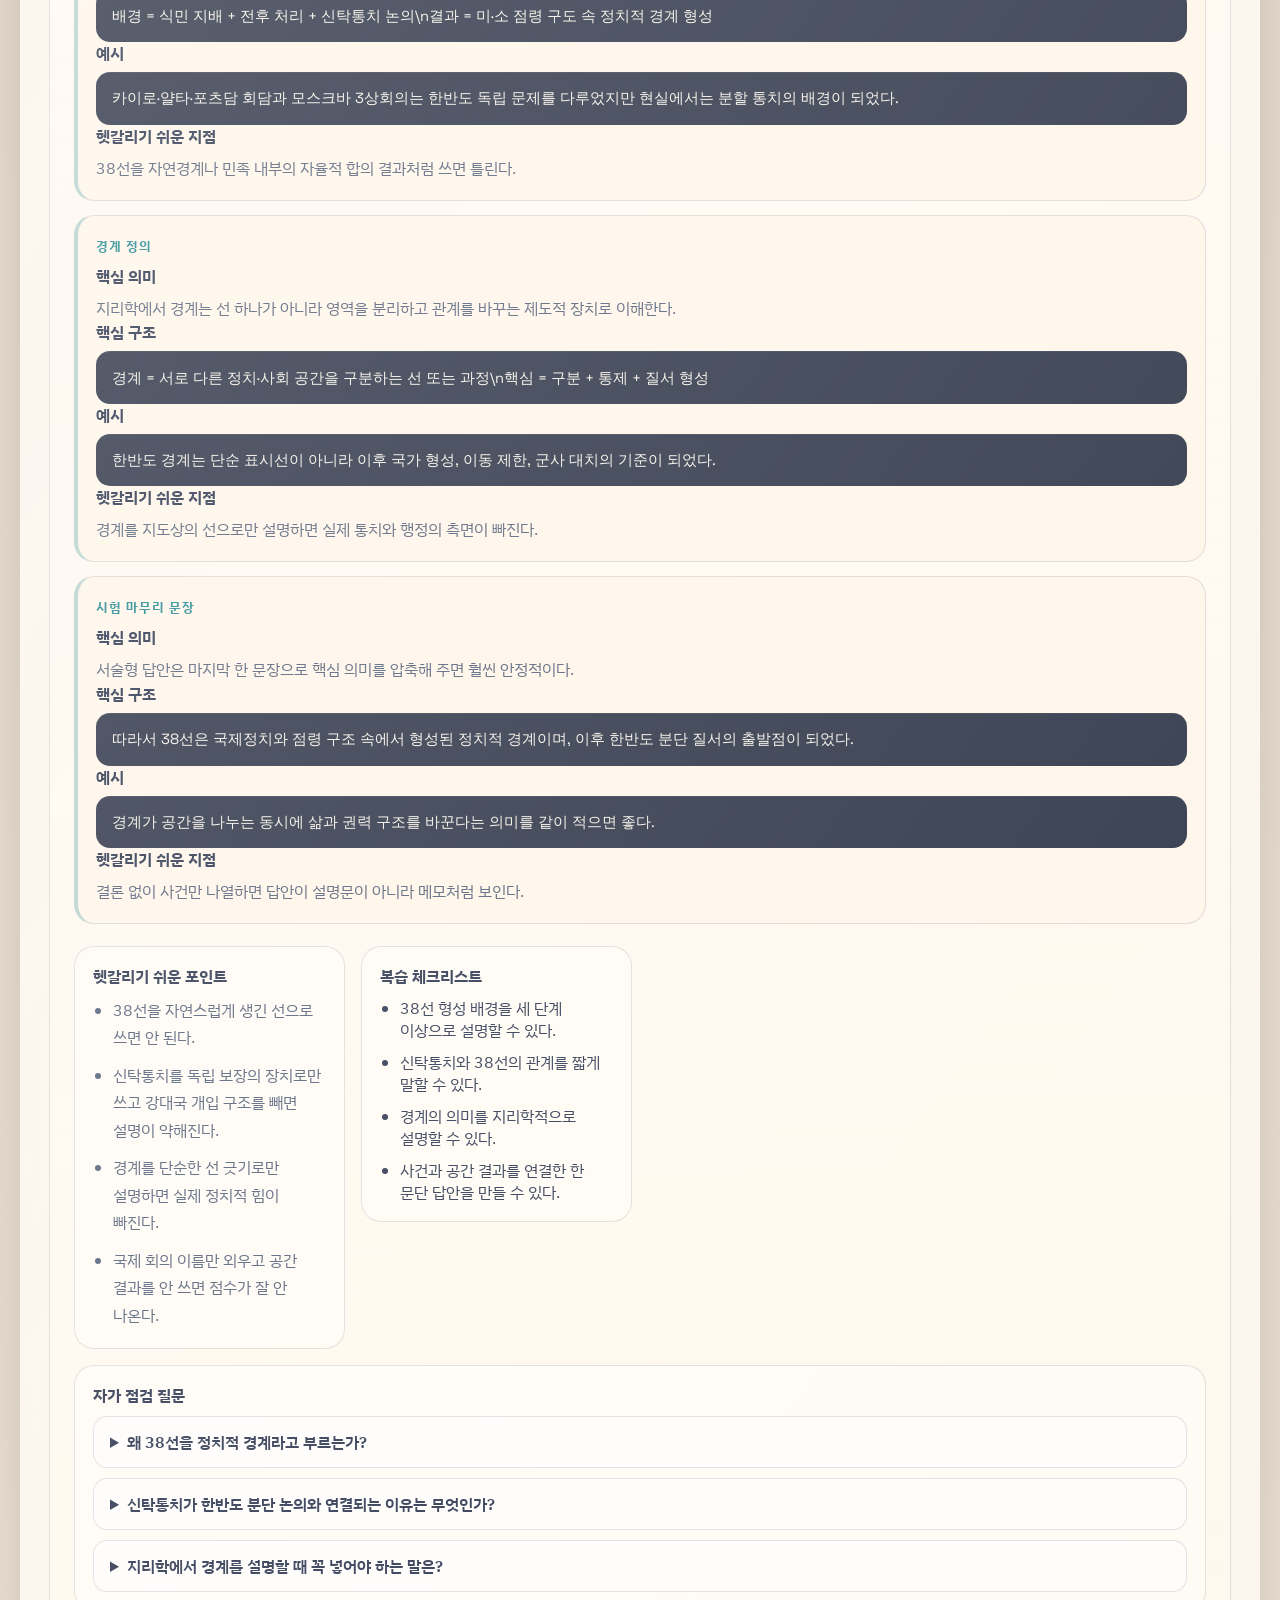
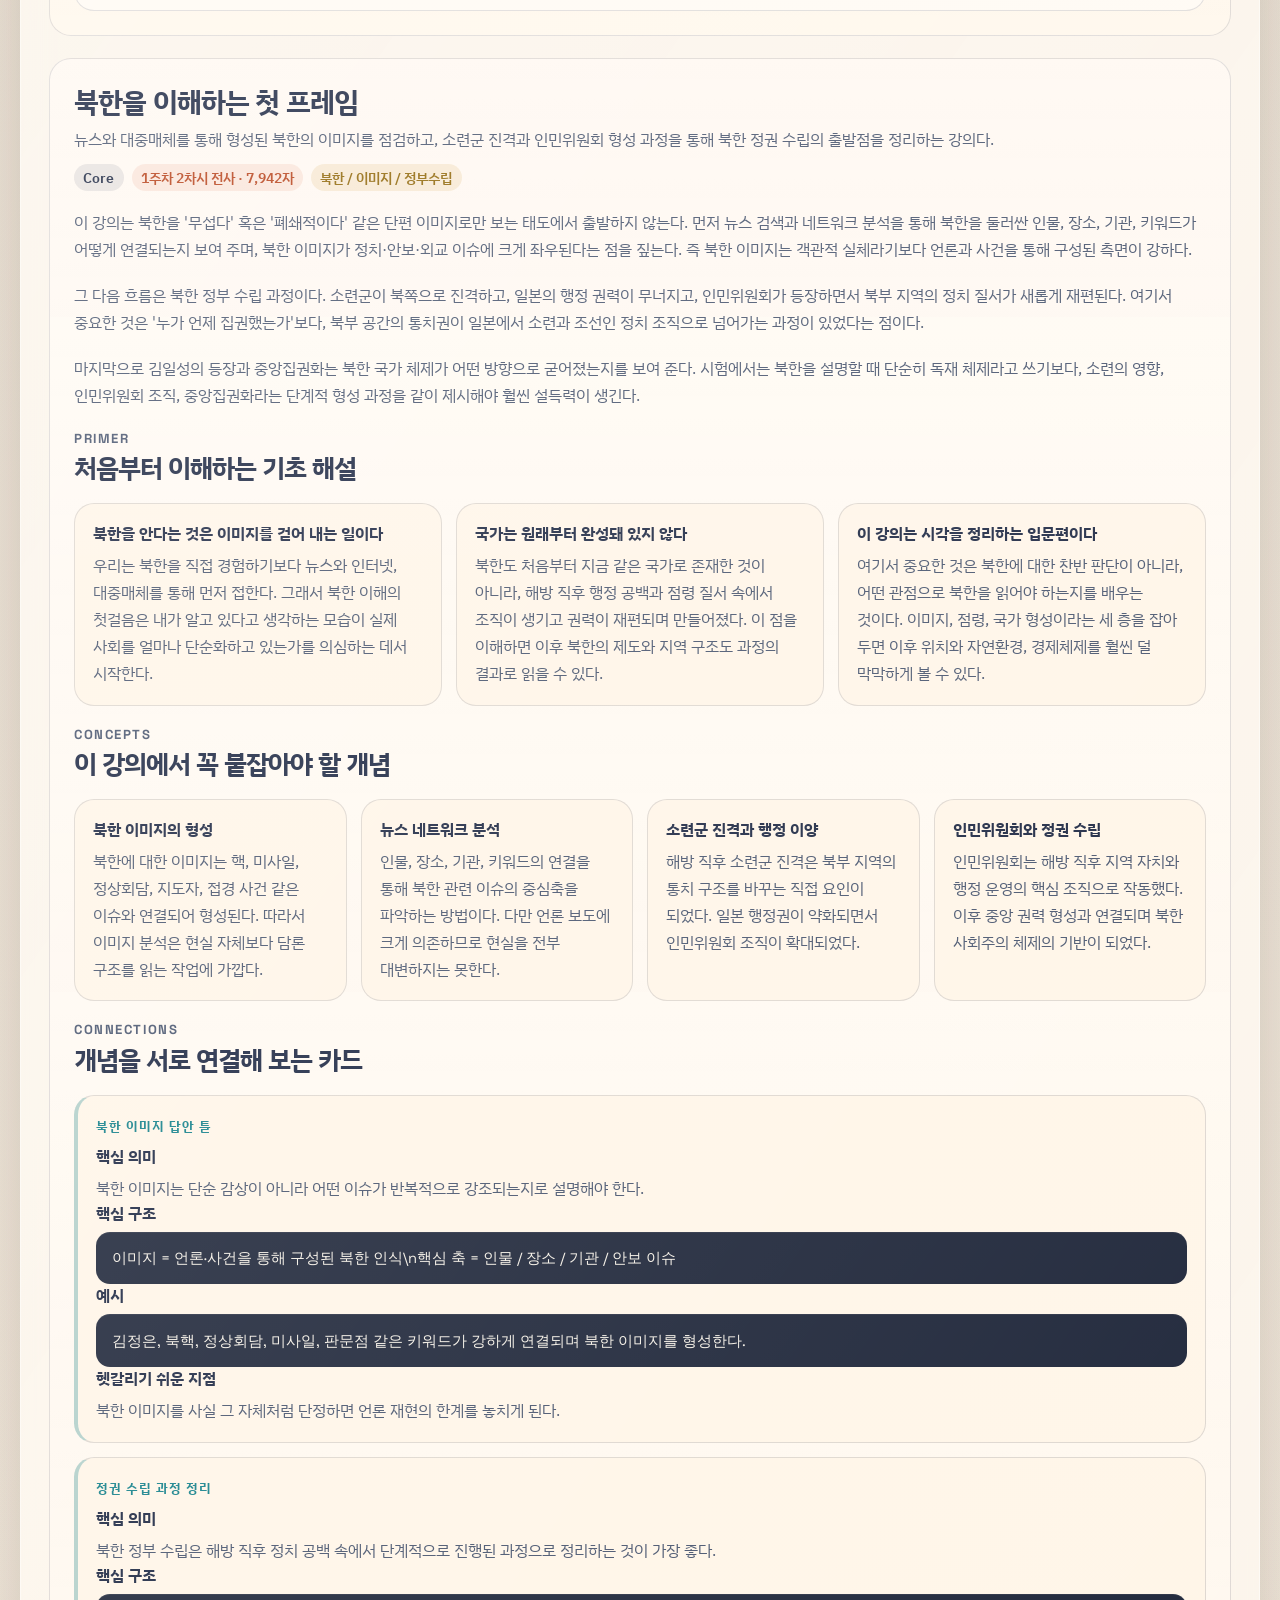
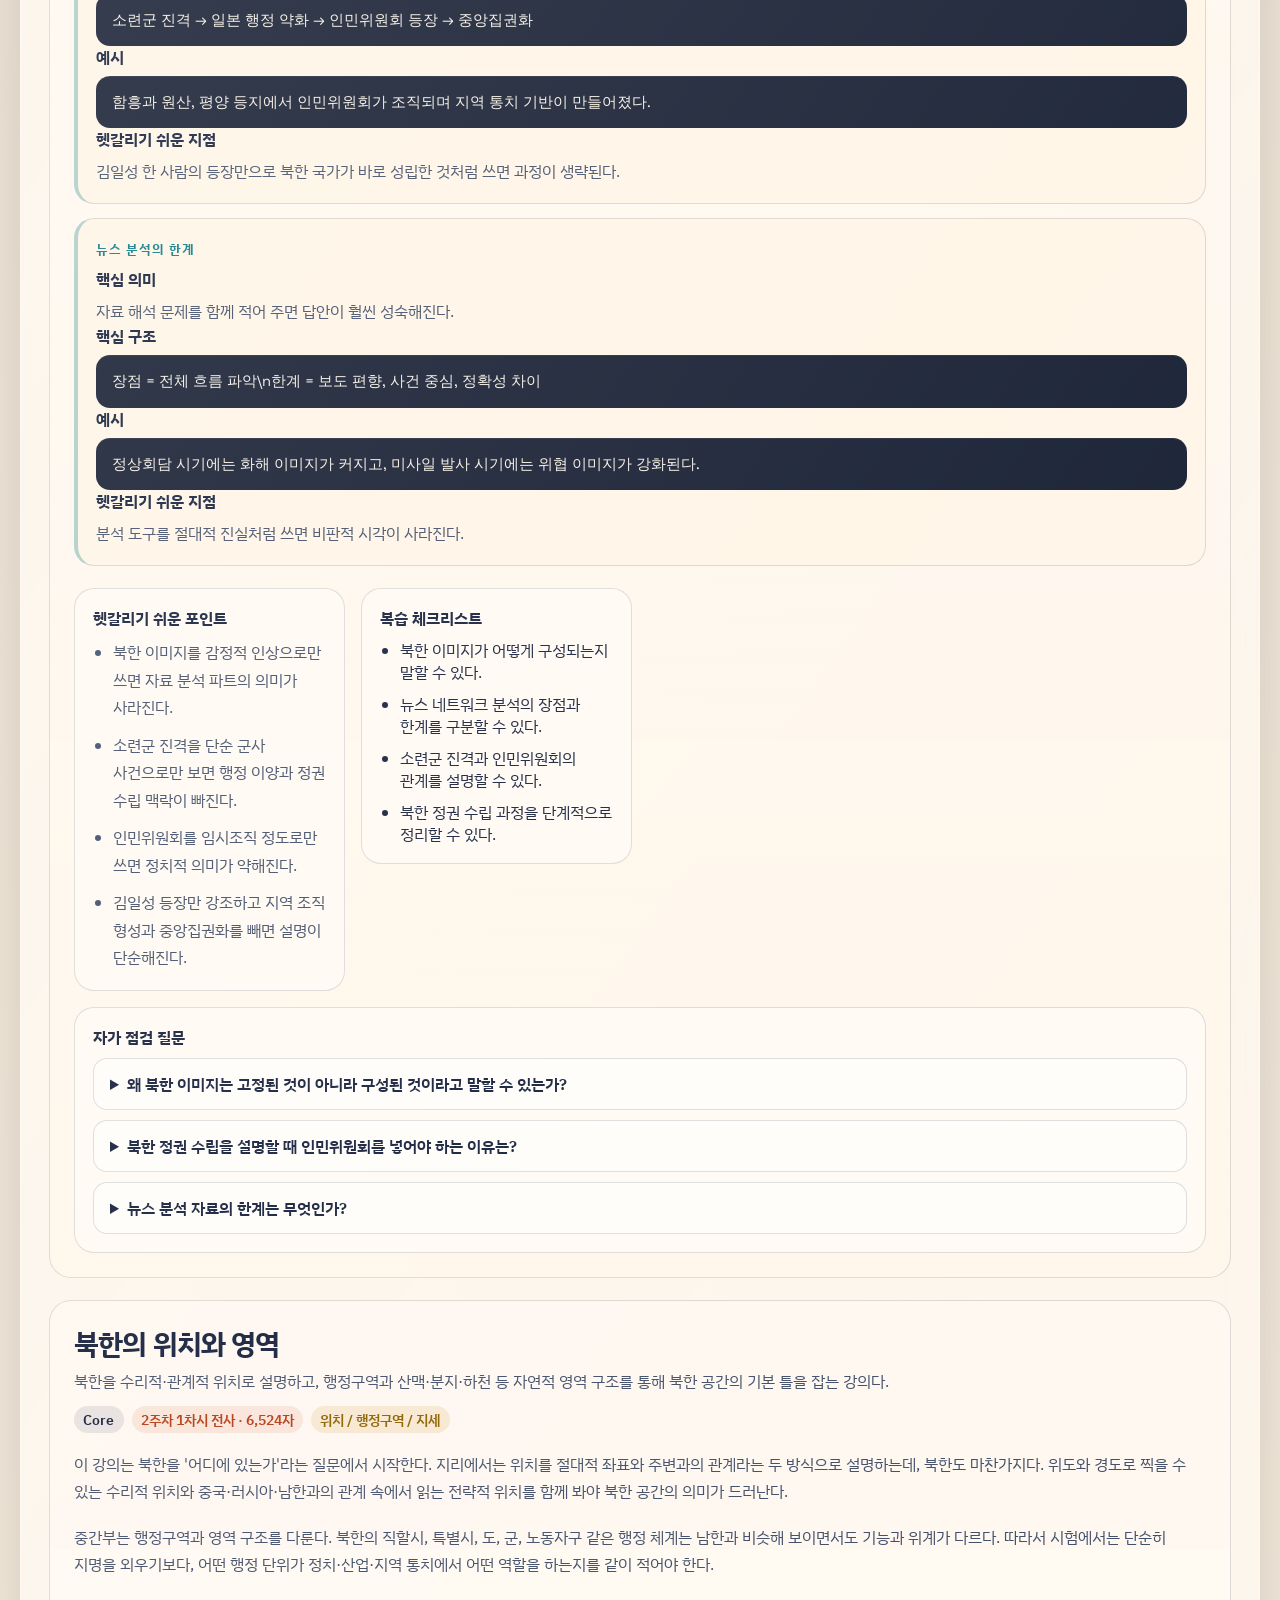
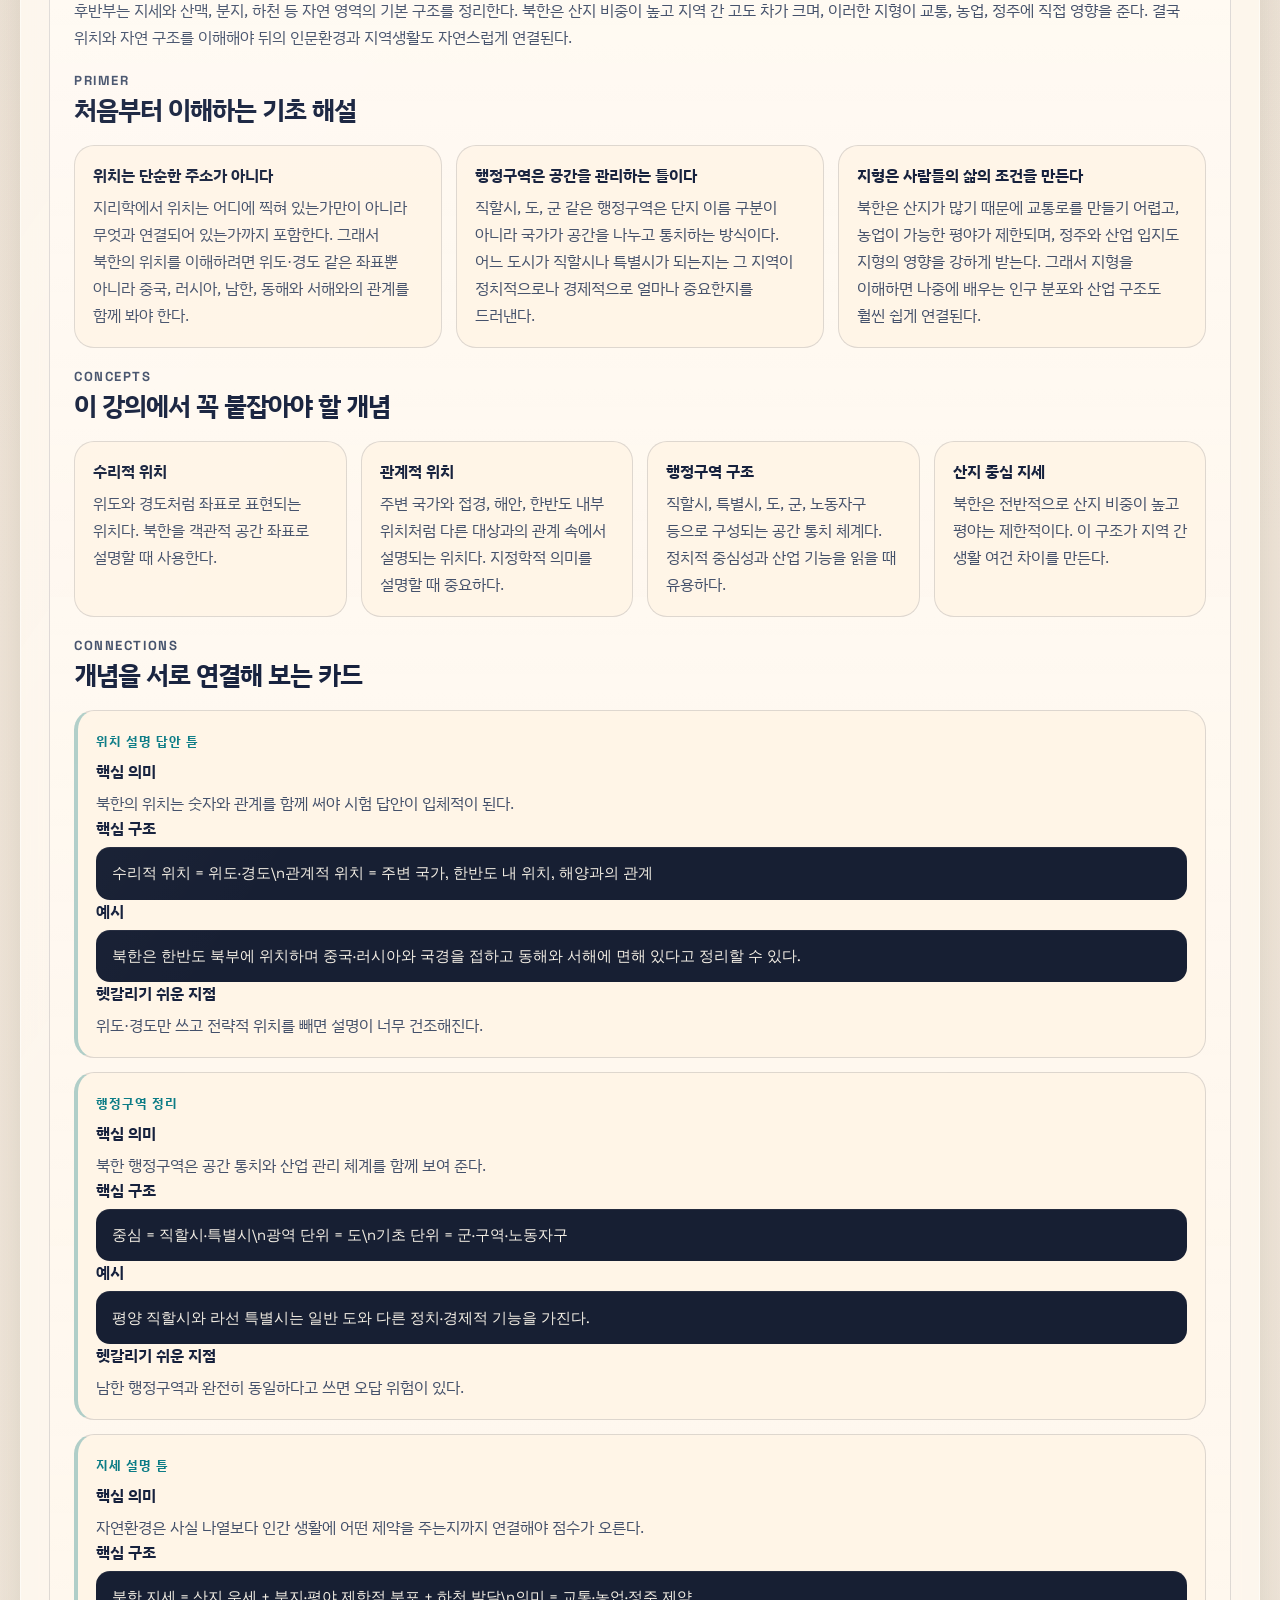
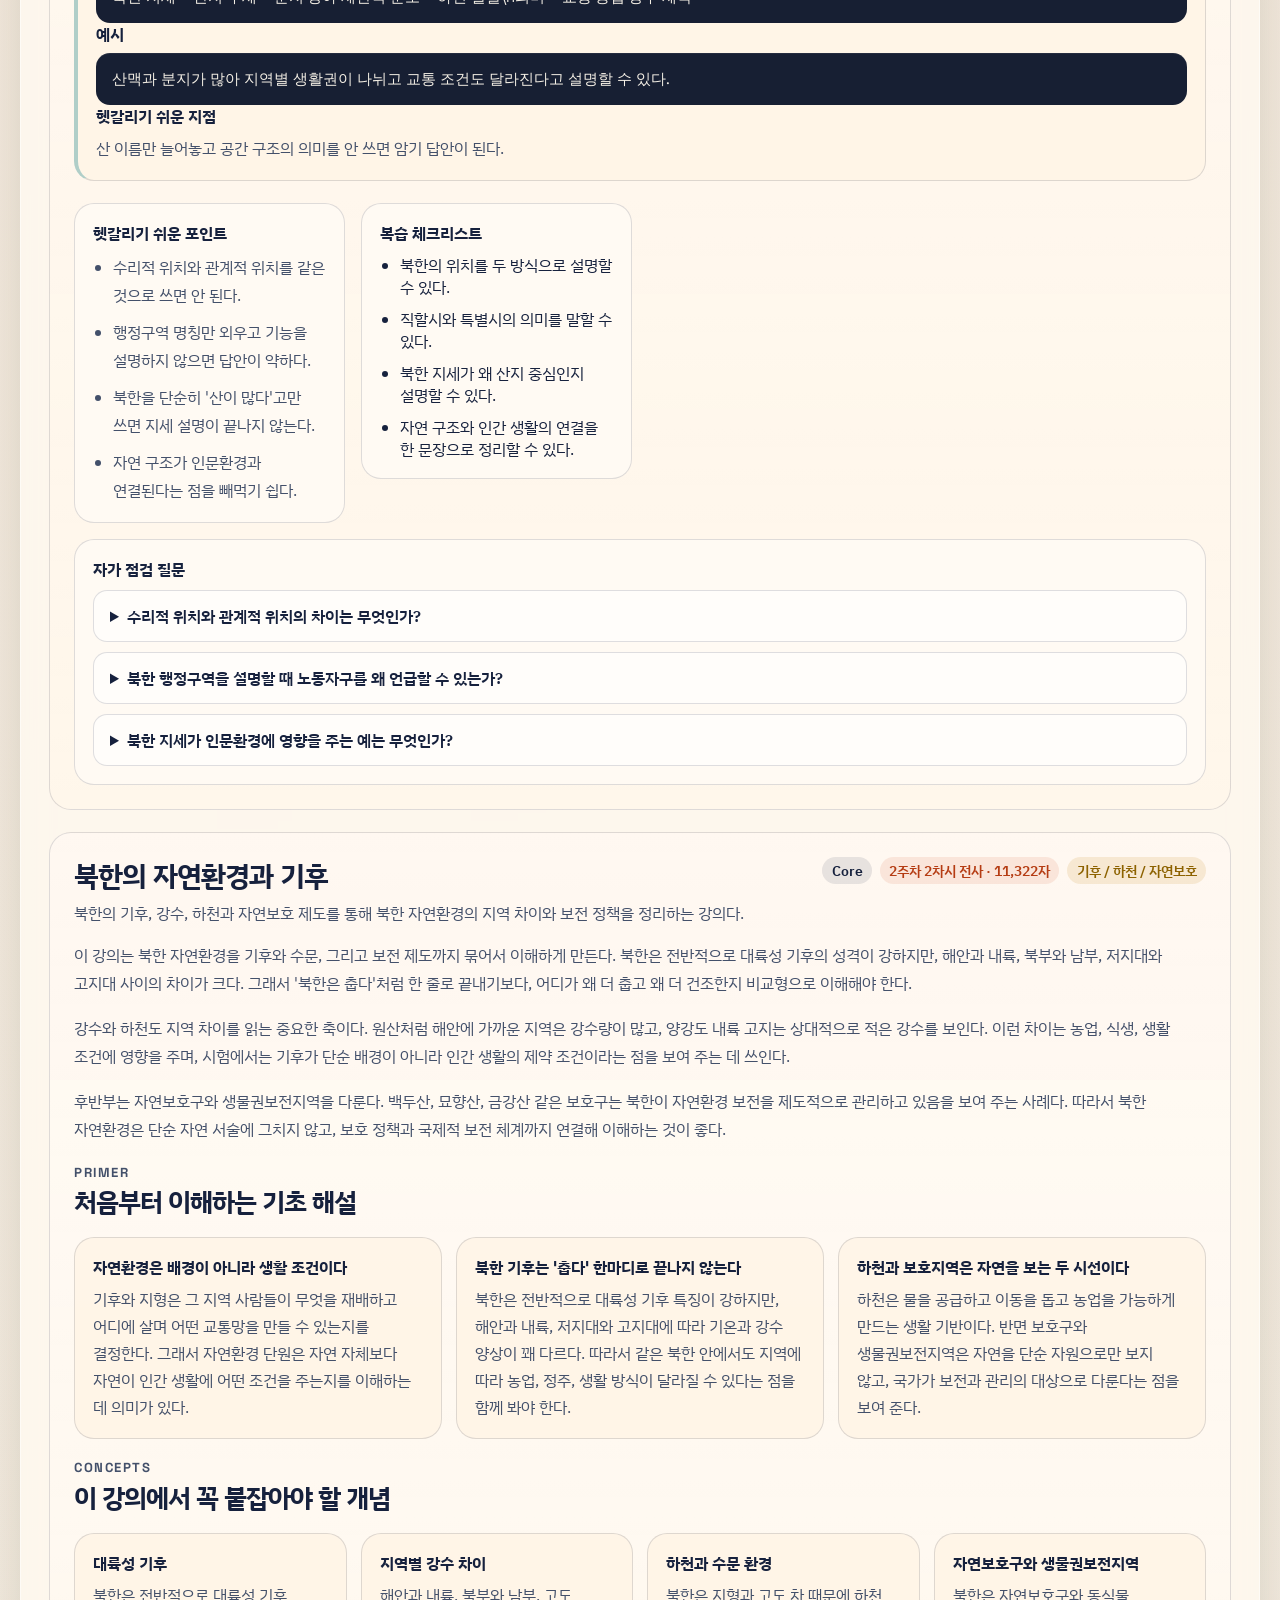
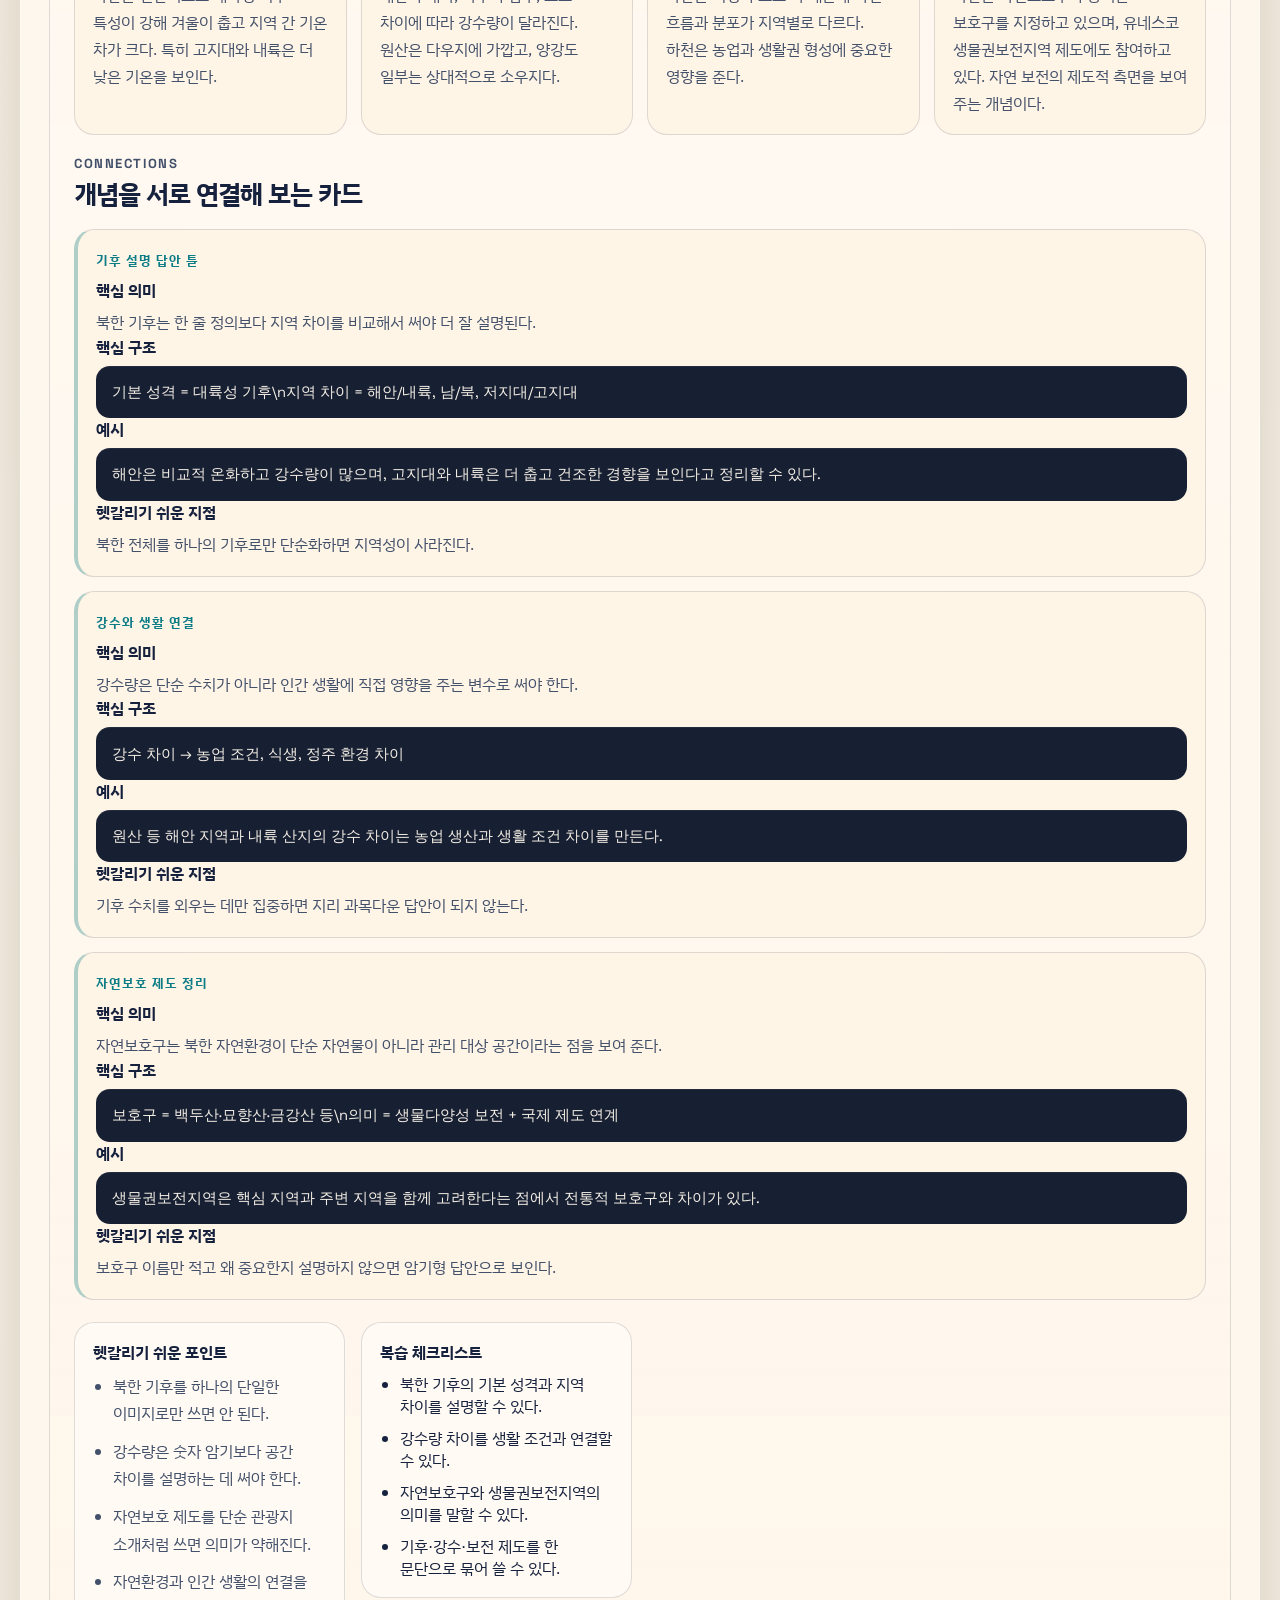
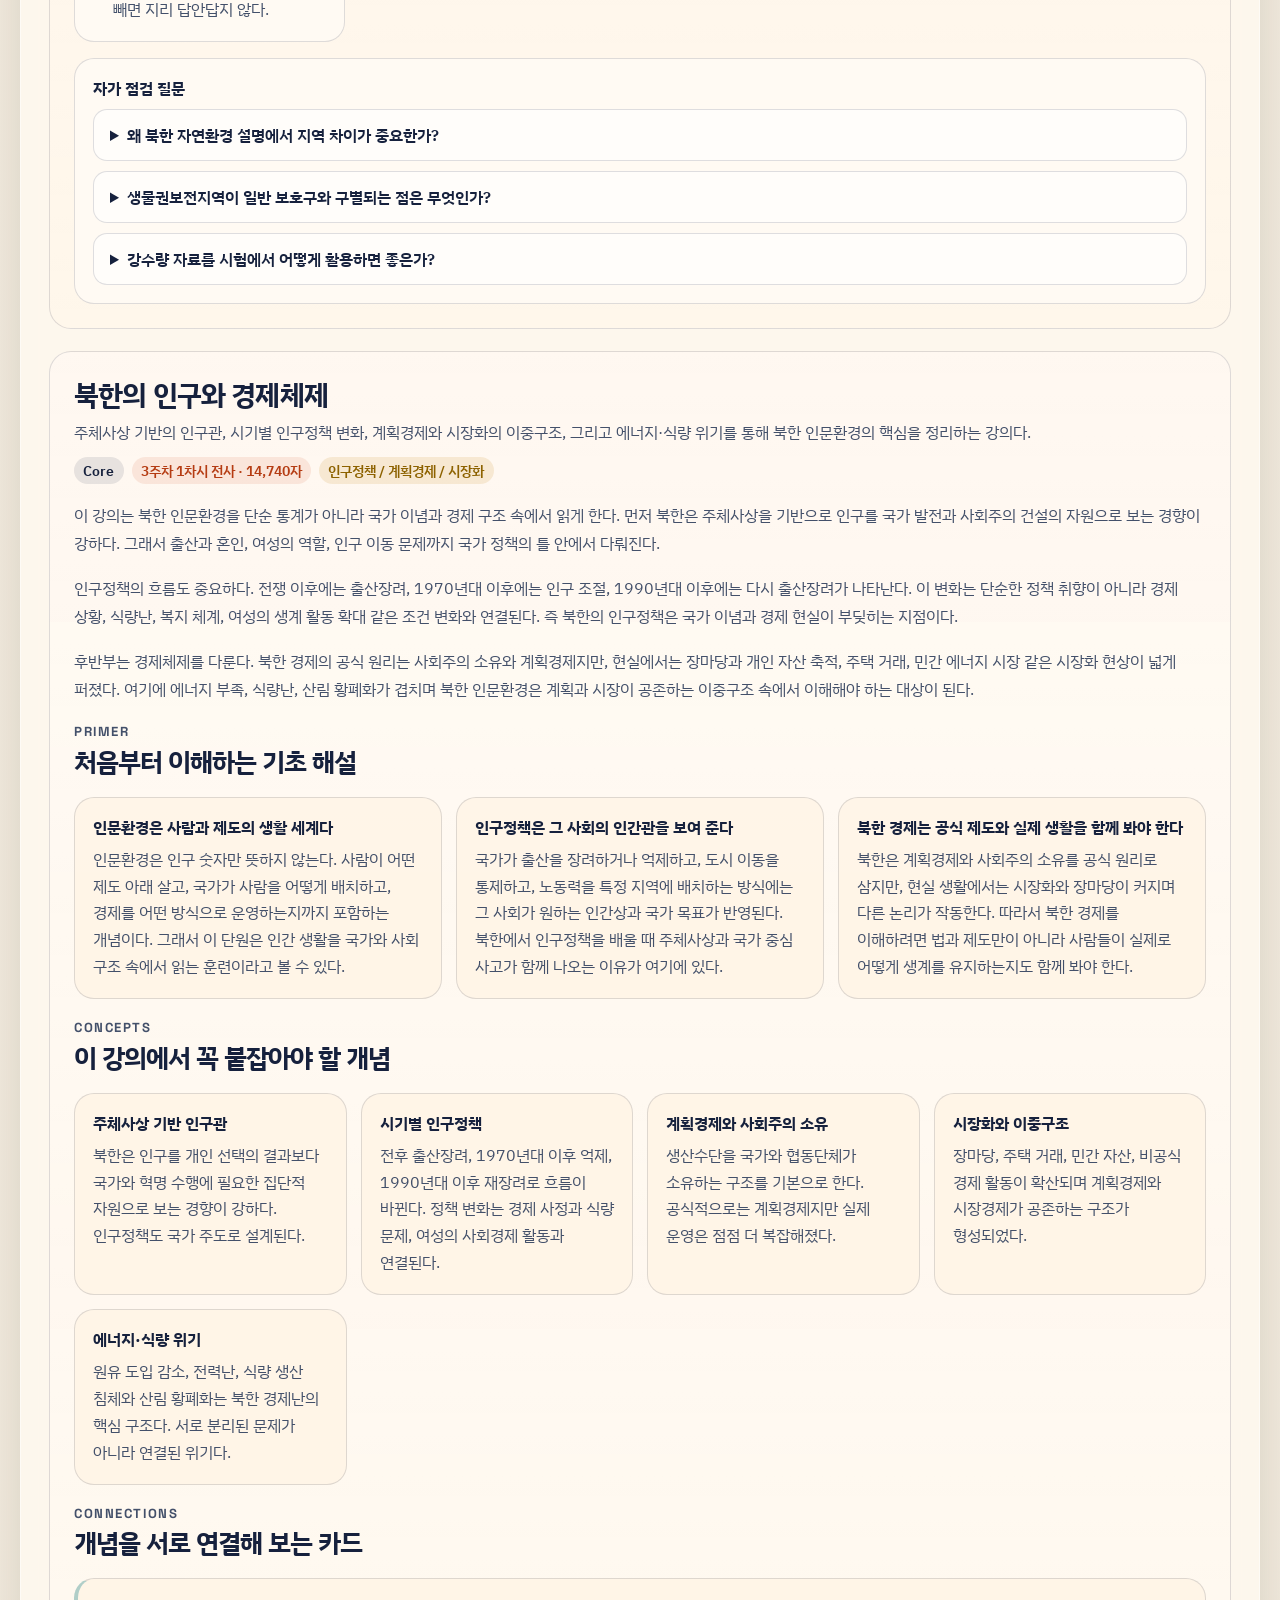
==== commit 58ee188c: "Shift geography course to concept-first explanations" ====
--- a/index.html
+++ b/index.html
@@ -27,7 +27,7 @@
             <div id="stats" class="stats"></div>
           </section>
           <aside class="hero-card">
-            <p class="mini-label">시험 직전 암기 문장</p>
+            <p class="mini-label" id="memory-label">시험 직전 암기 문장</p>
             <ul id="memory-lines" class="memory-lines"></ul>
           </aside>
         </div>
@@ -47,15 +47,15 @@
         <section class="panel" id="overview">
           <div class="section-head">
             <div>
-              <p class="mini-label">Overview</p>
-              <h2>시험장에서 바로 써먹는 큰 그림</h2>
+              <p class="mini-label" id="overview-label">Overview</p>
+              <h2 id="overview-title">시험장에서 바로 써먹는 큰 그림</h2>
             </div>
           </div>
           <div id="exam-map" class="card-grid"></div>
           <div class="section-head split-space">
             <div>
-              <p class="mini-label">Cram Route</p>
-              <h3>60분 압축 복습 루트</h3>
+              <p class="mini-label" id="cram-label">Cram Route</p>
+              <h3 id="cram-title">60분 압축 복습 루트</h3>
             </div>
           </div>
           <div id="cram-plan" class="timeline"></div>
@@ -74,8 +74,8 @@
         <section class="panel" id="lectures">
           <div class="section-head split-space">
             <div>
-              <p class="mini-label">Deep Dive</p>
-              <h2>강의별 시험용 재설명</h2>
+              <p class="mini-label" id="lecture-section-label">Deep Dive</p>
+              <h2 id="lecture-section-title">강의별 시험용 재설명</h2>
             </div>
           </div>
           <nav id="lecture-nav" class="lecture-nav" aria-label="강의 네비게이션"></nav>
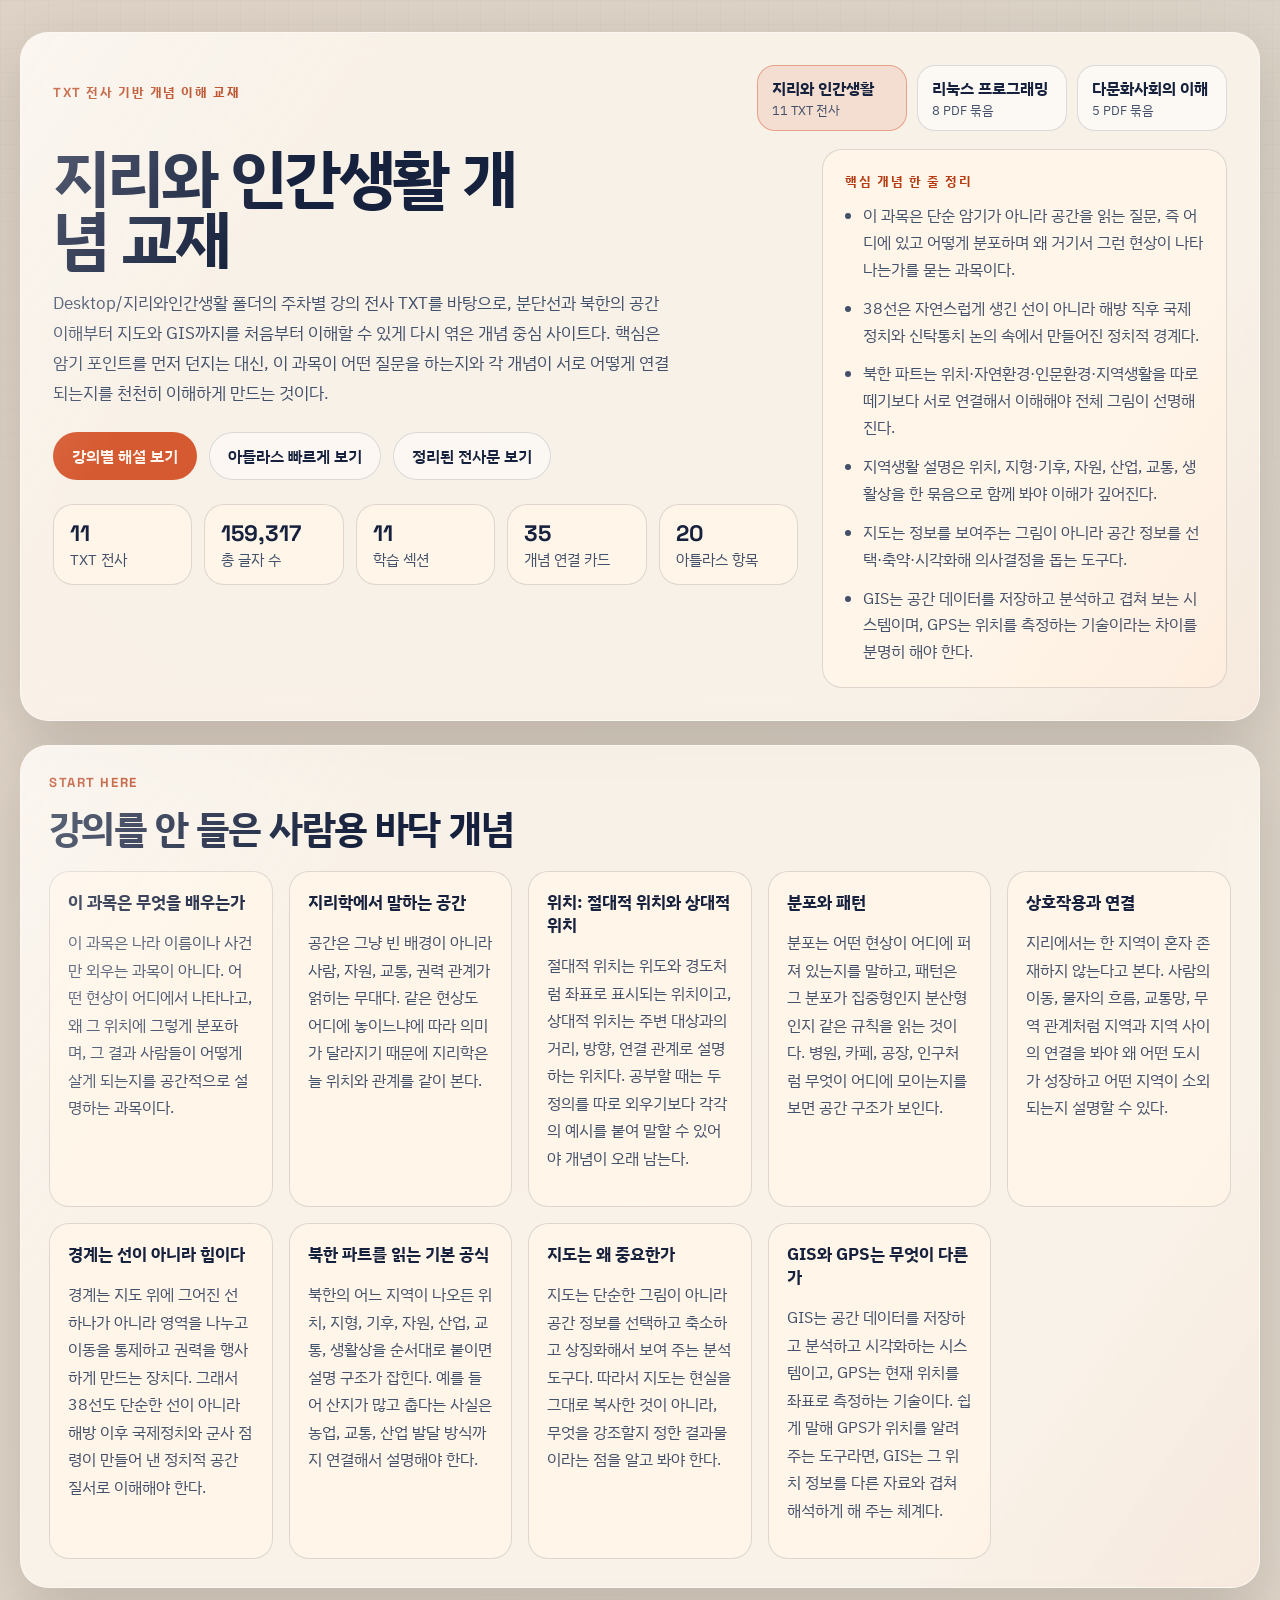
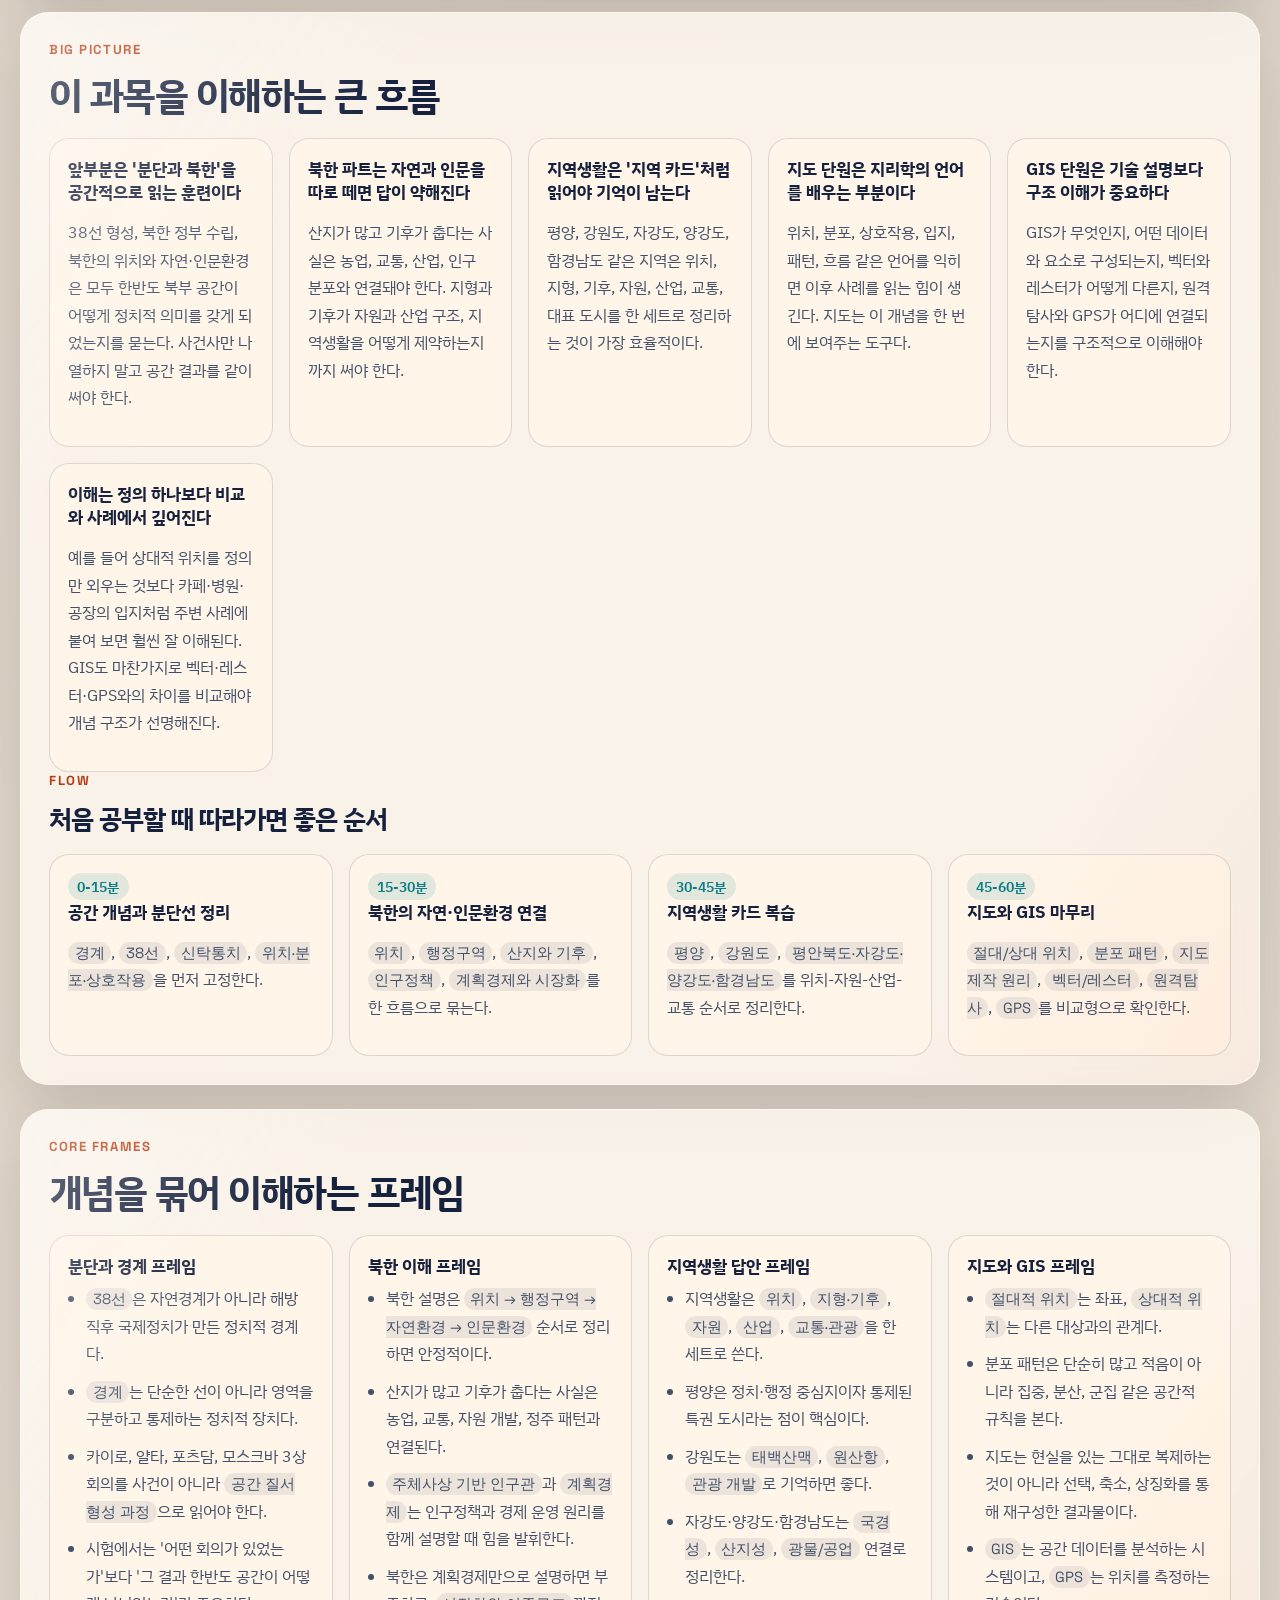
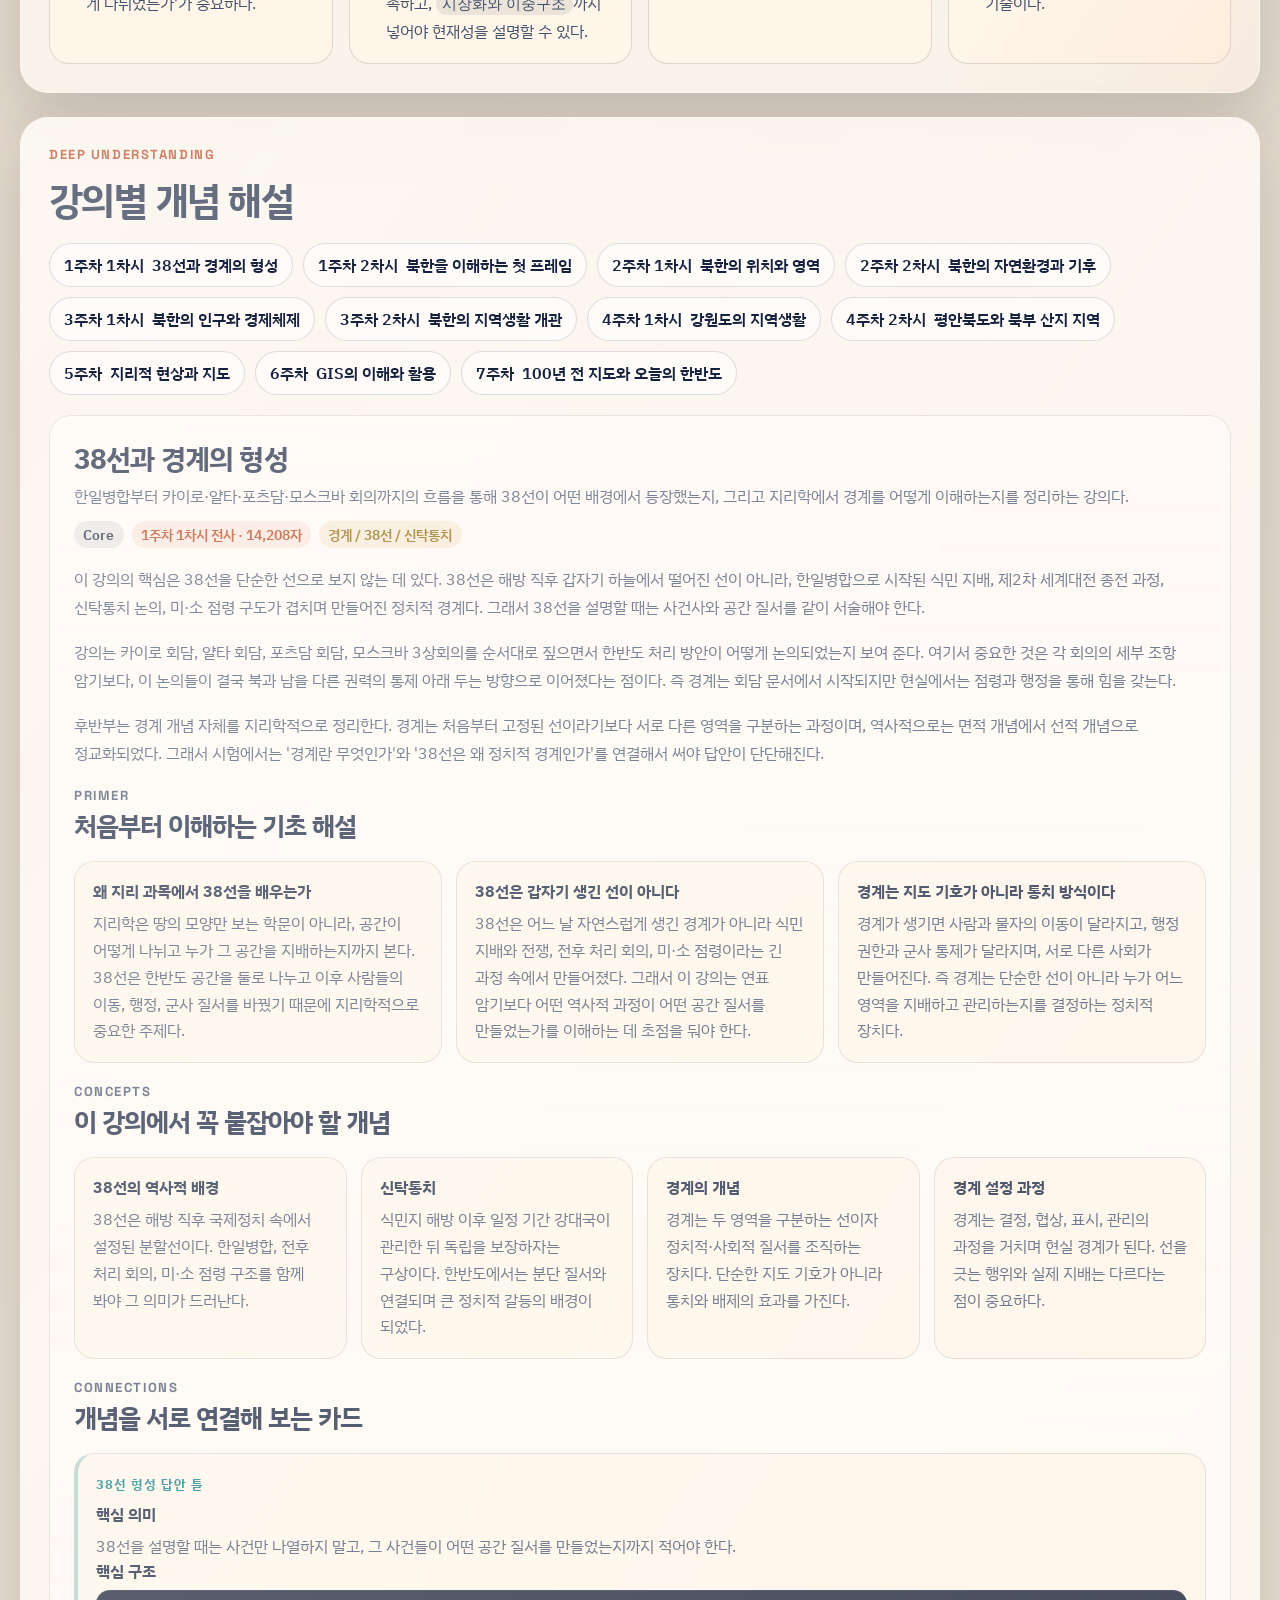
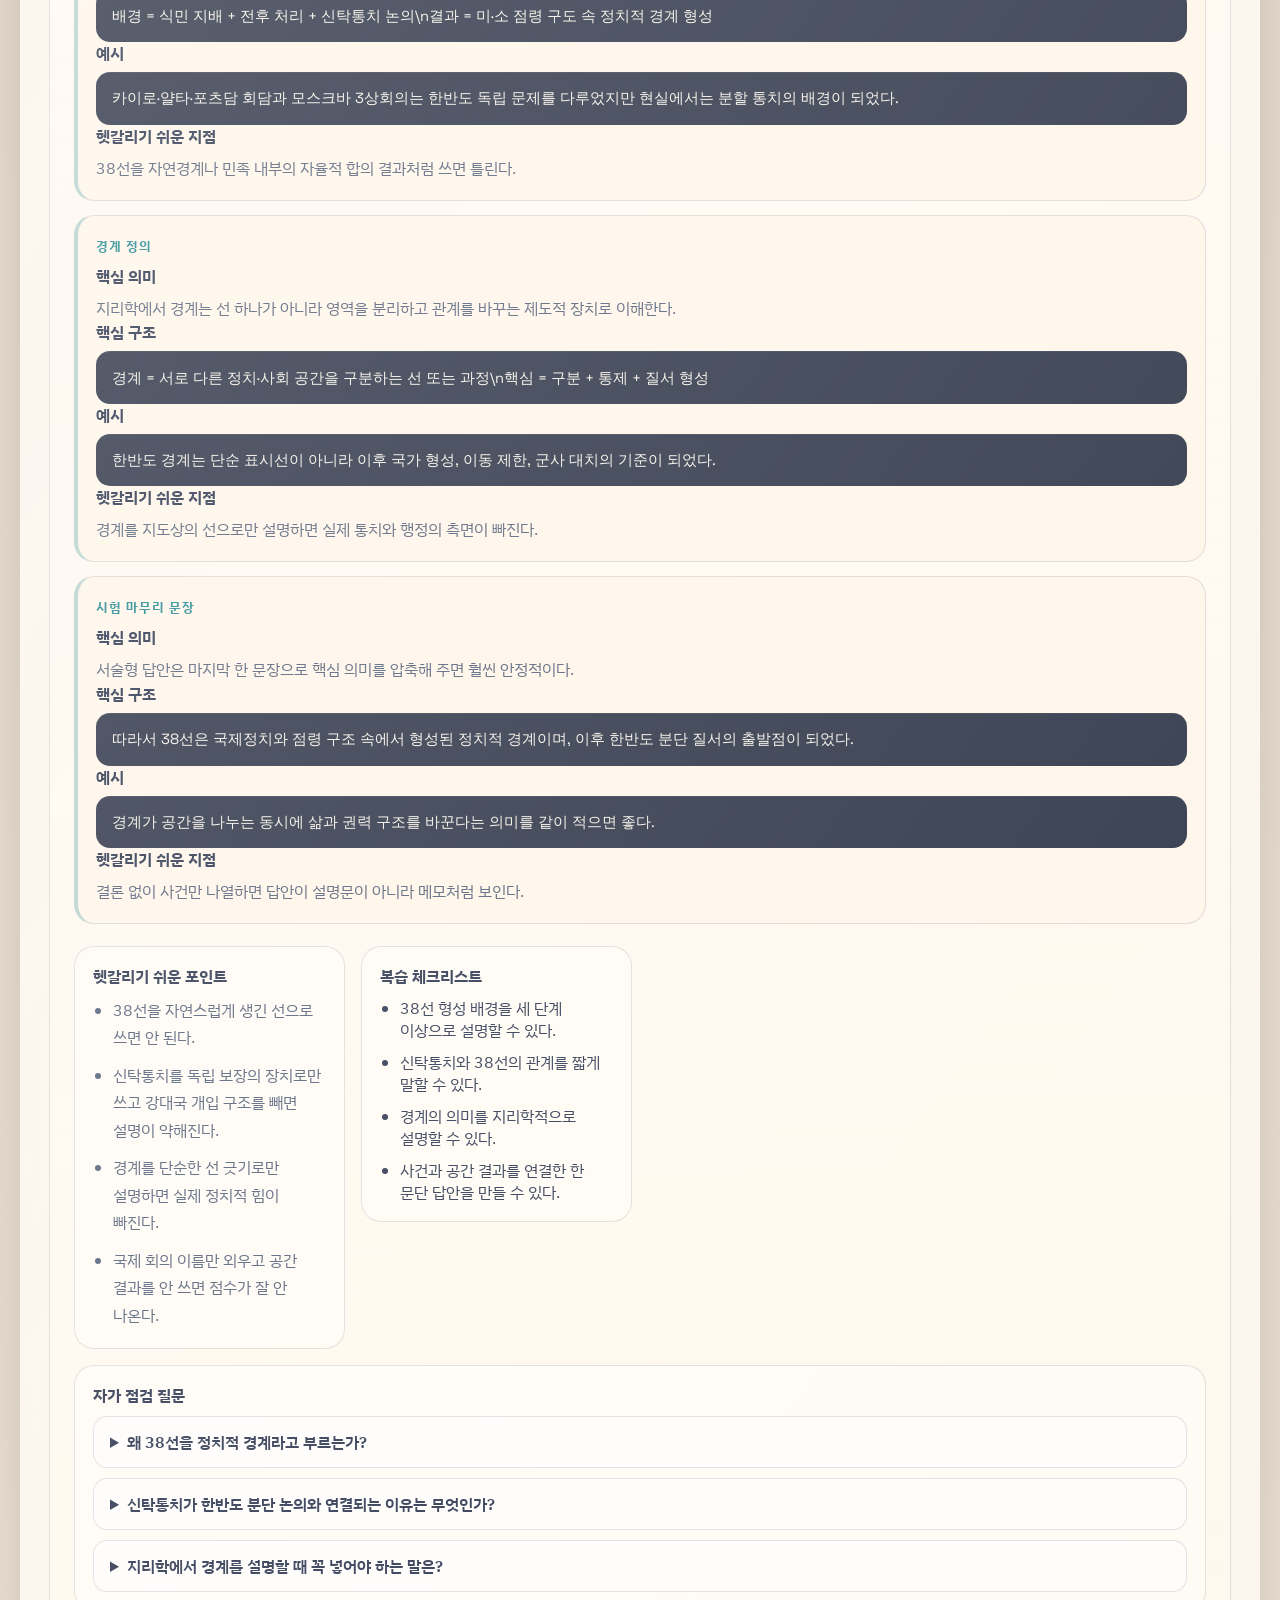
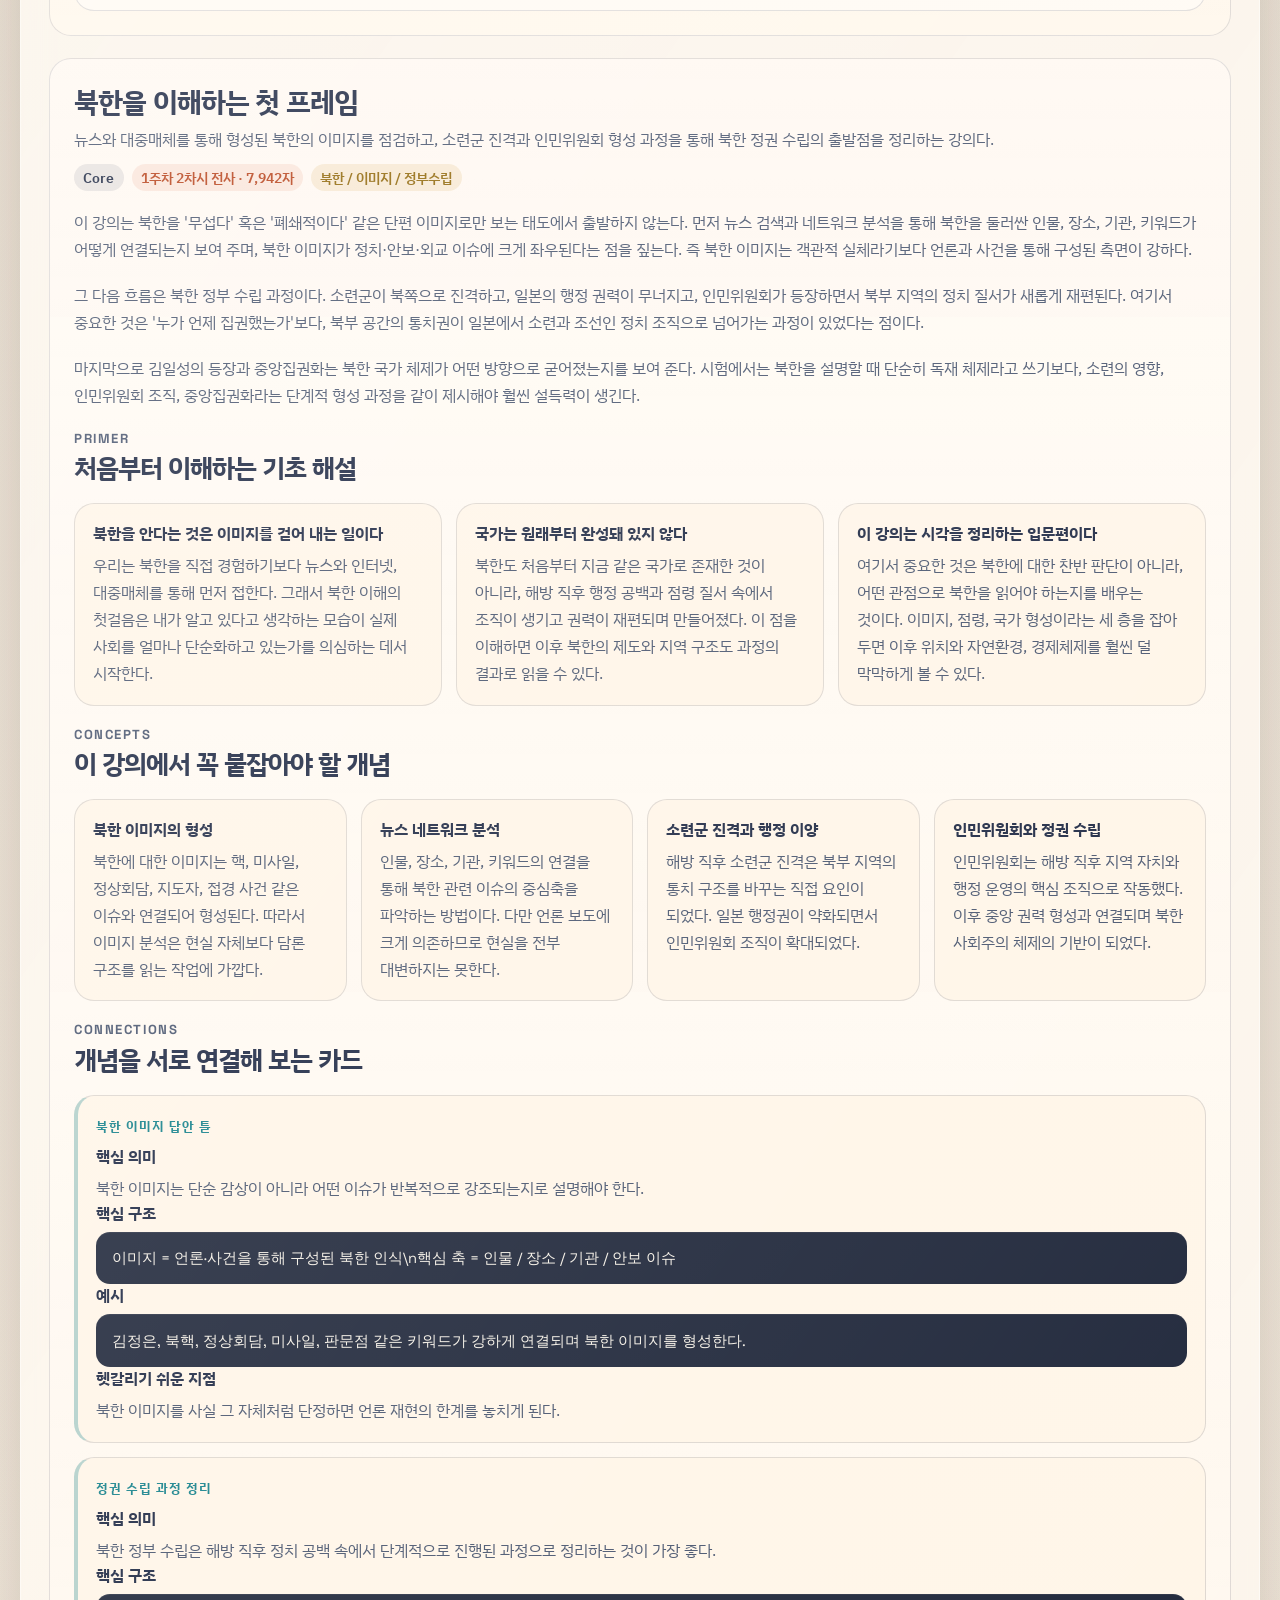
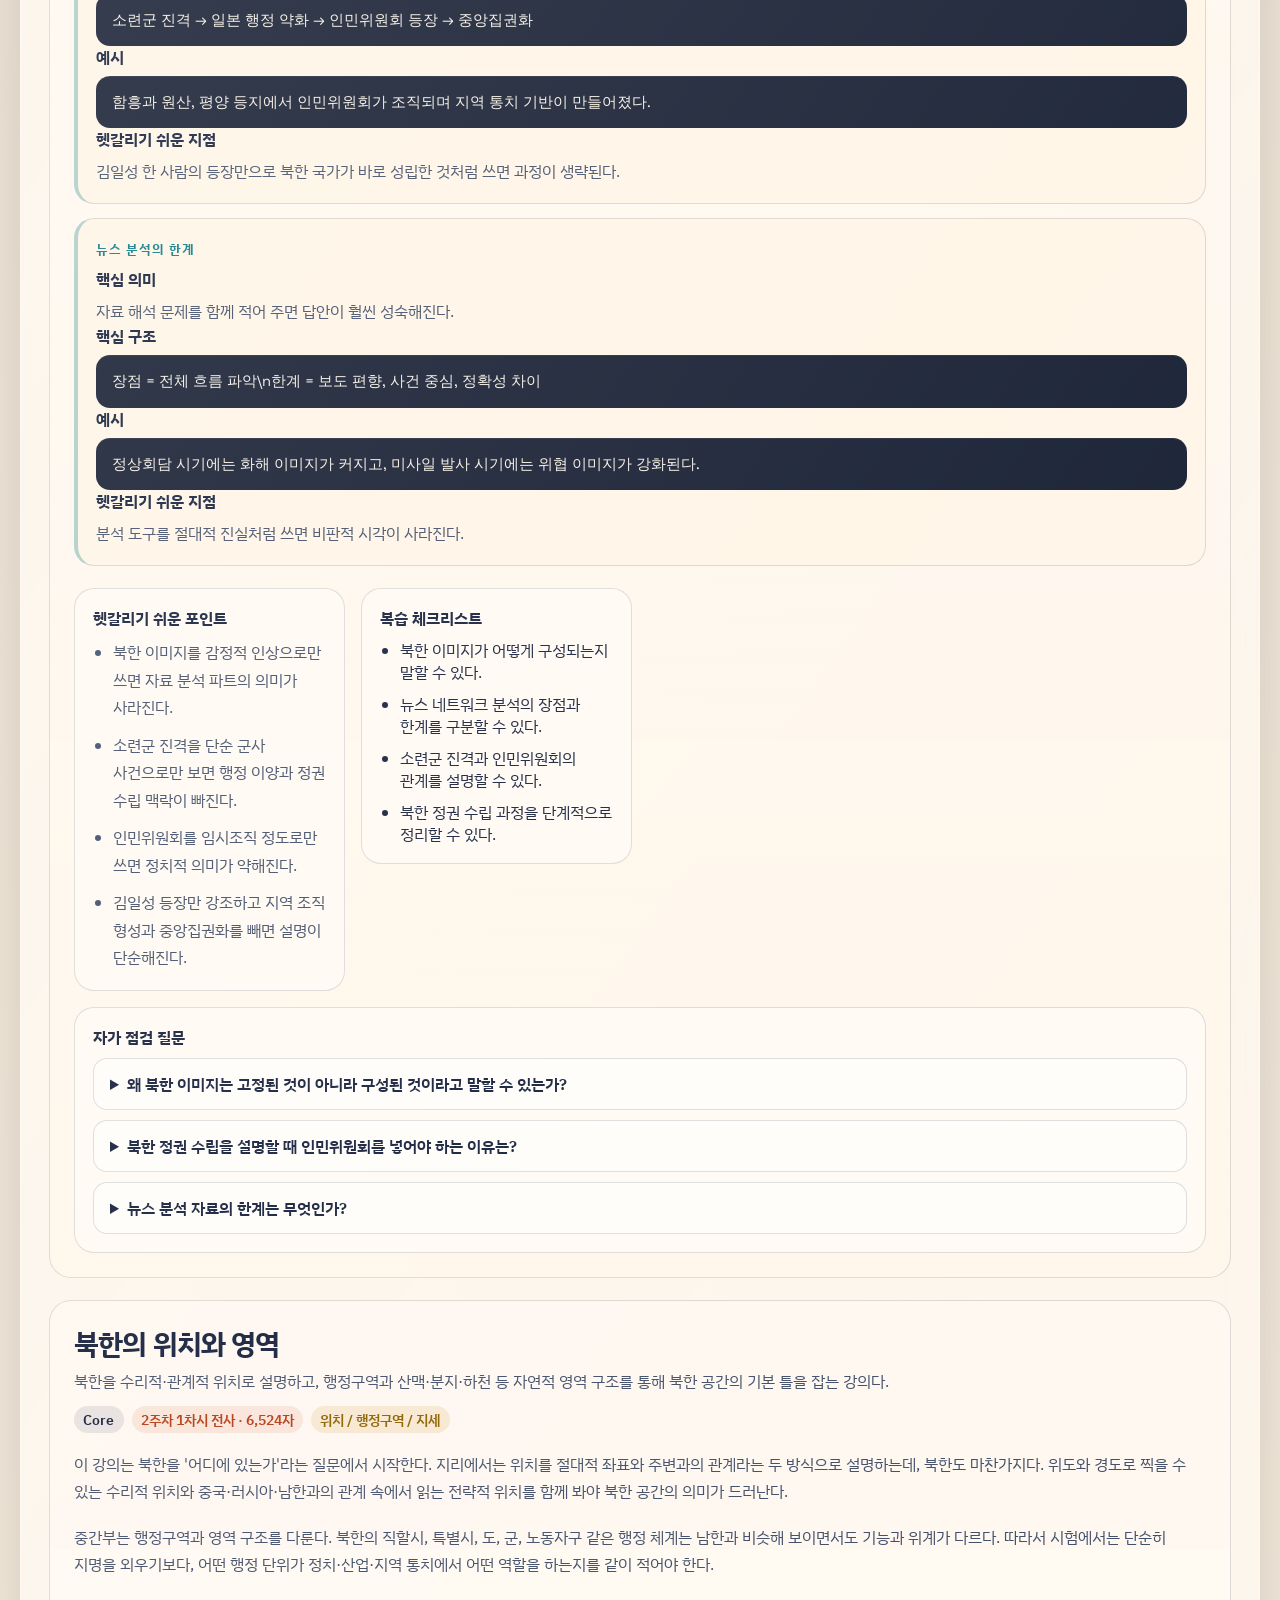
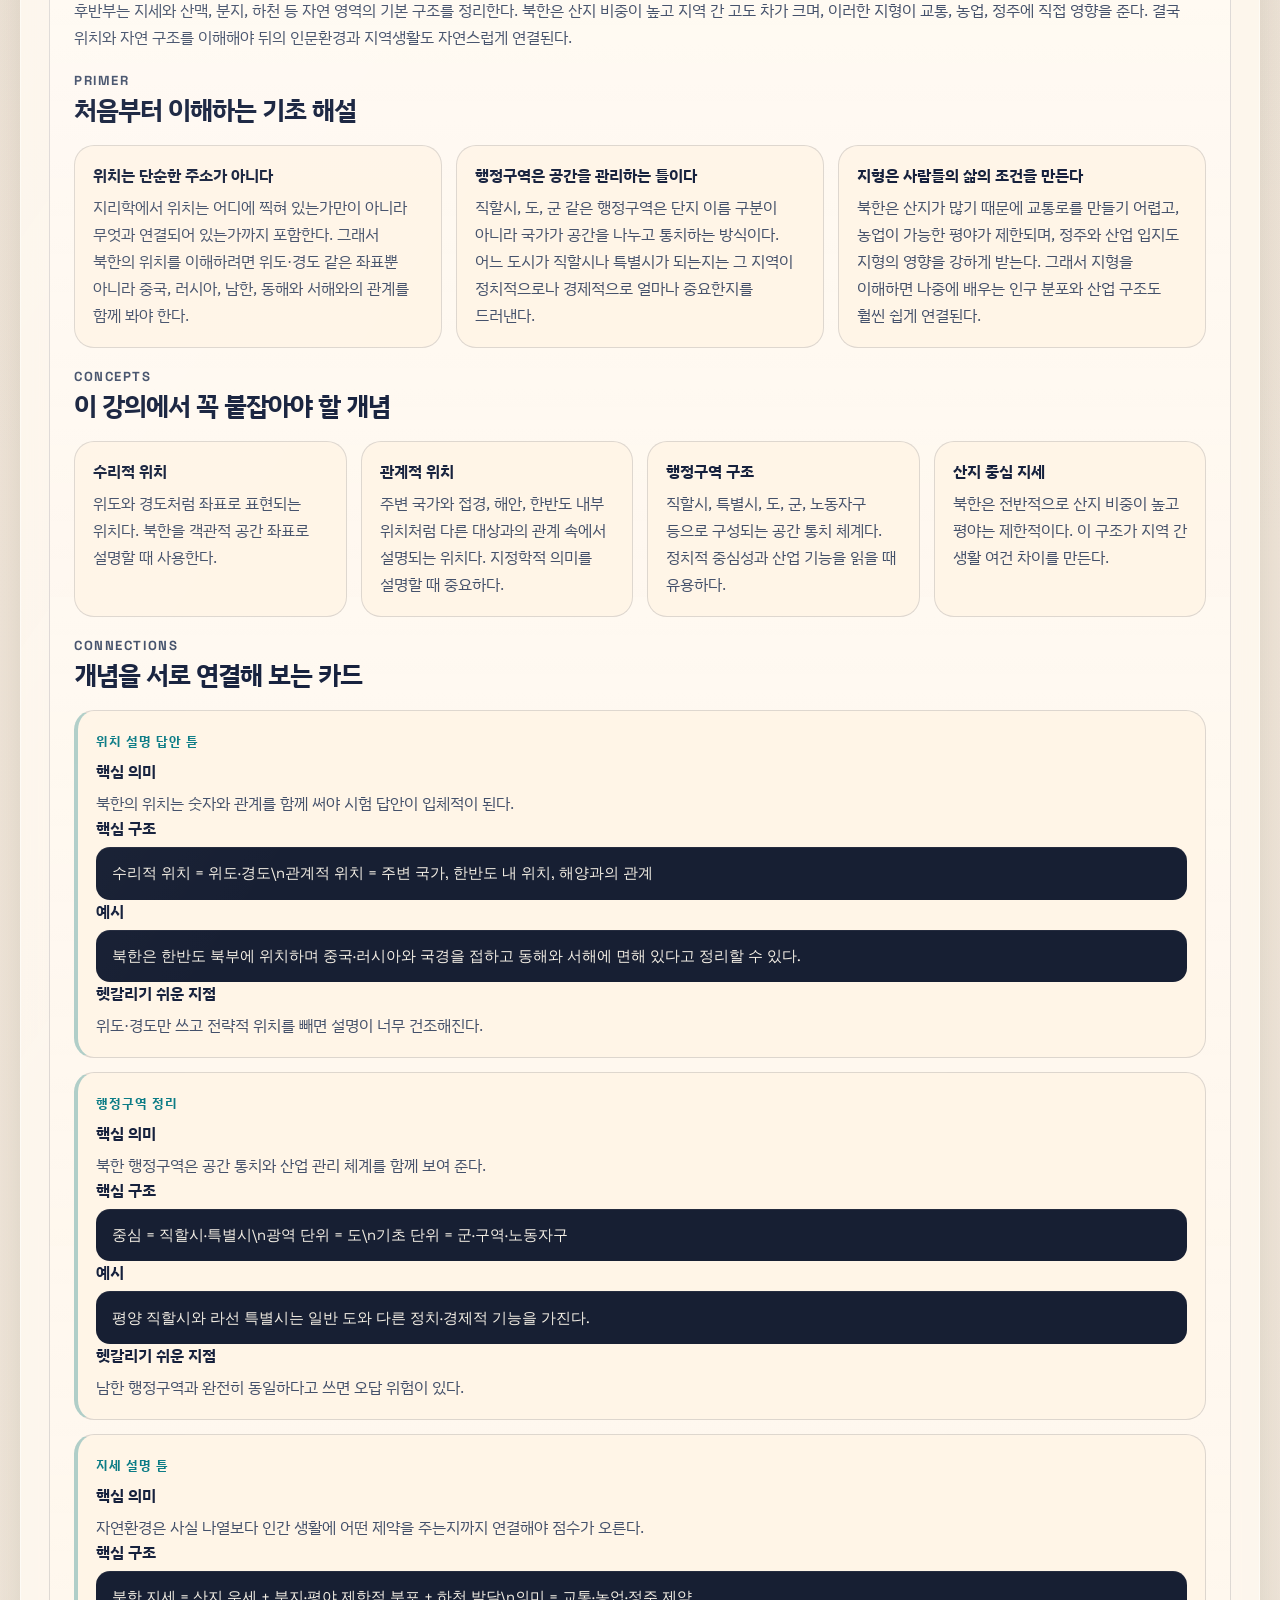
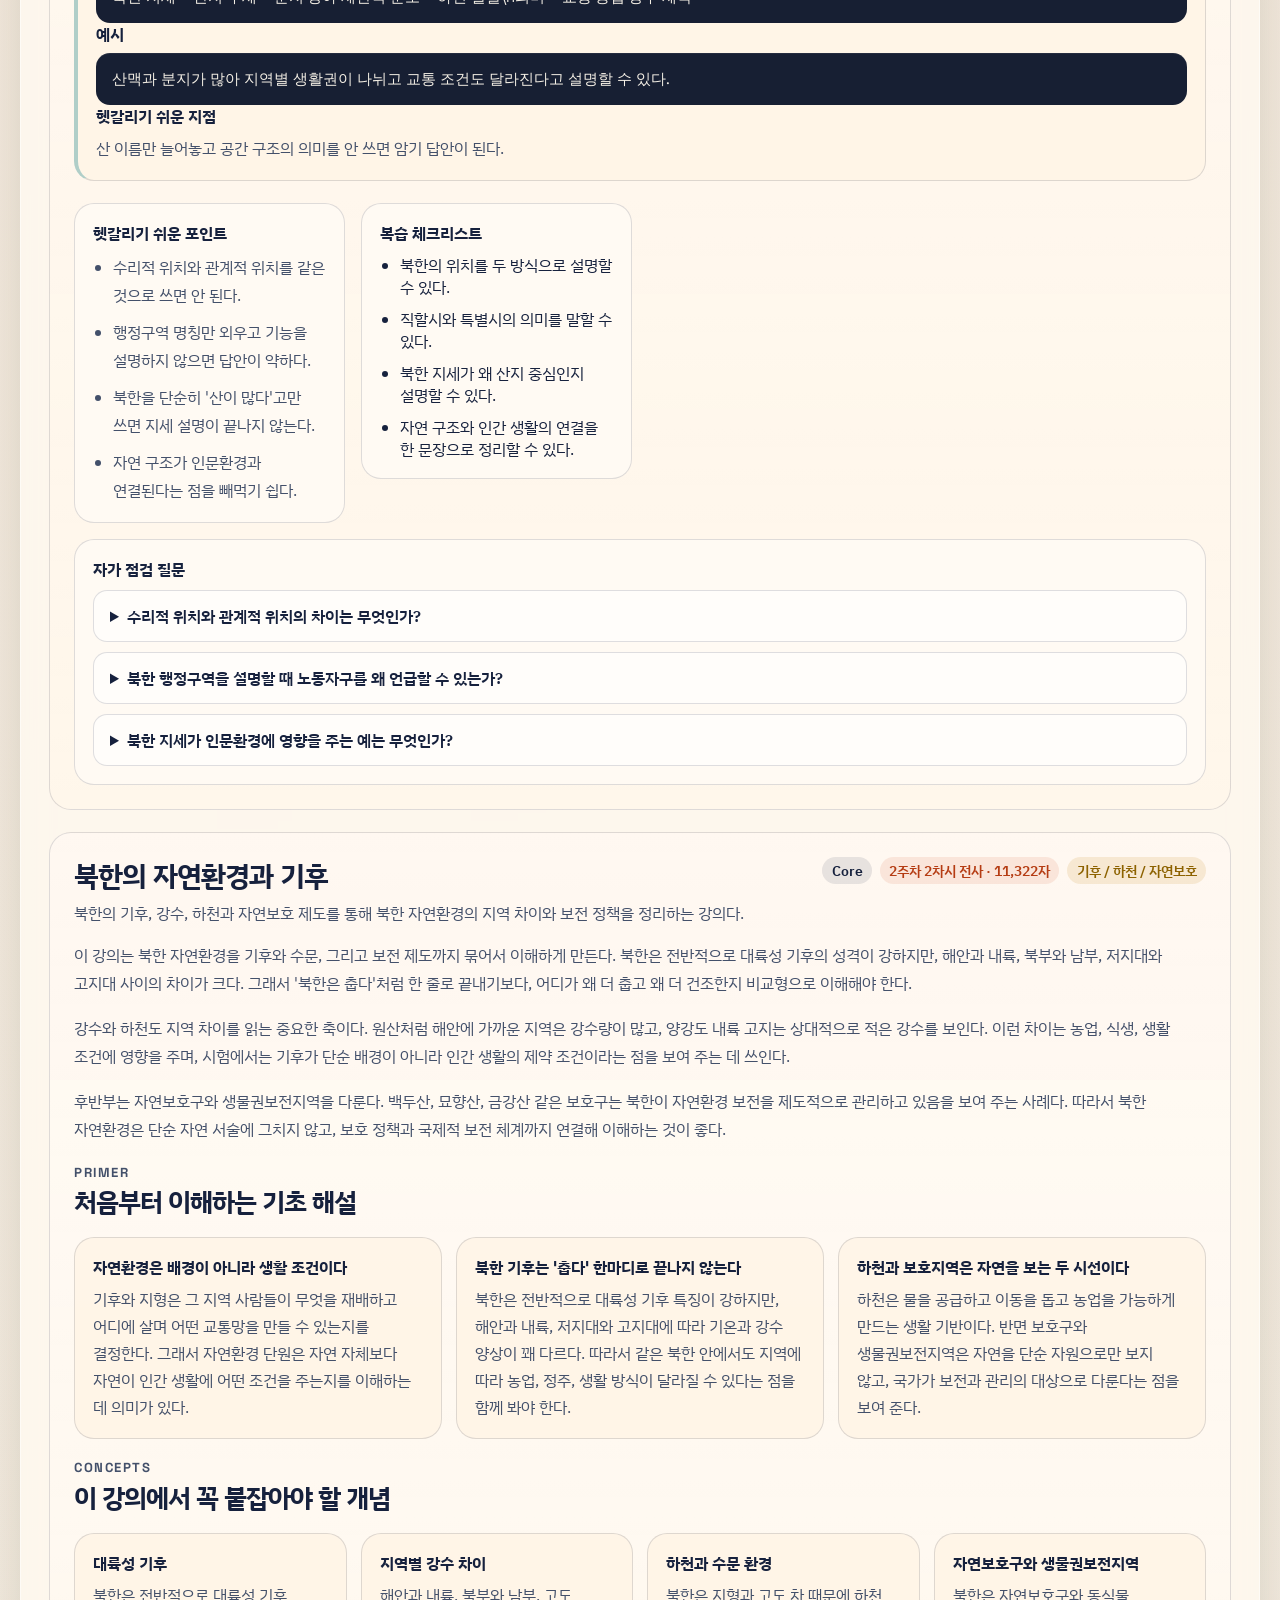
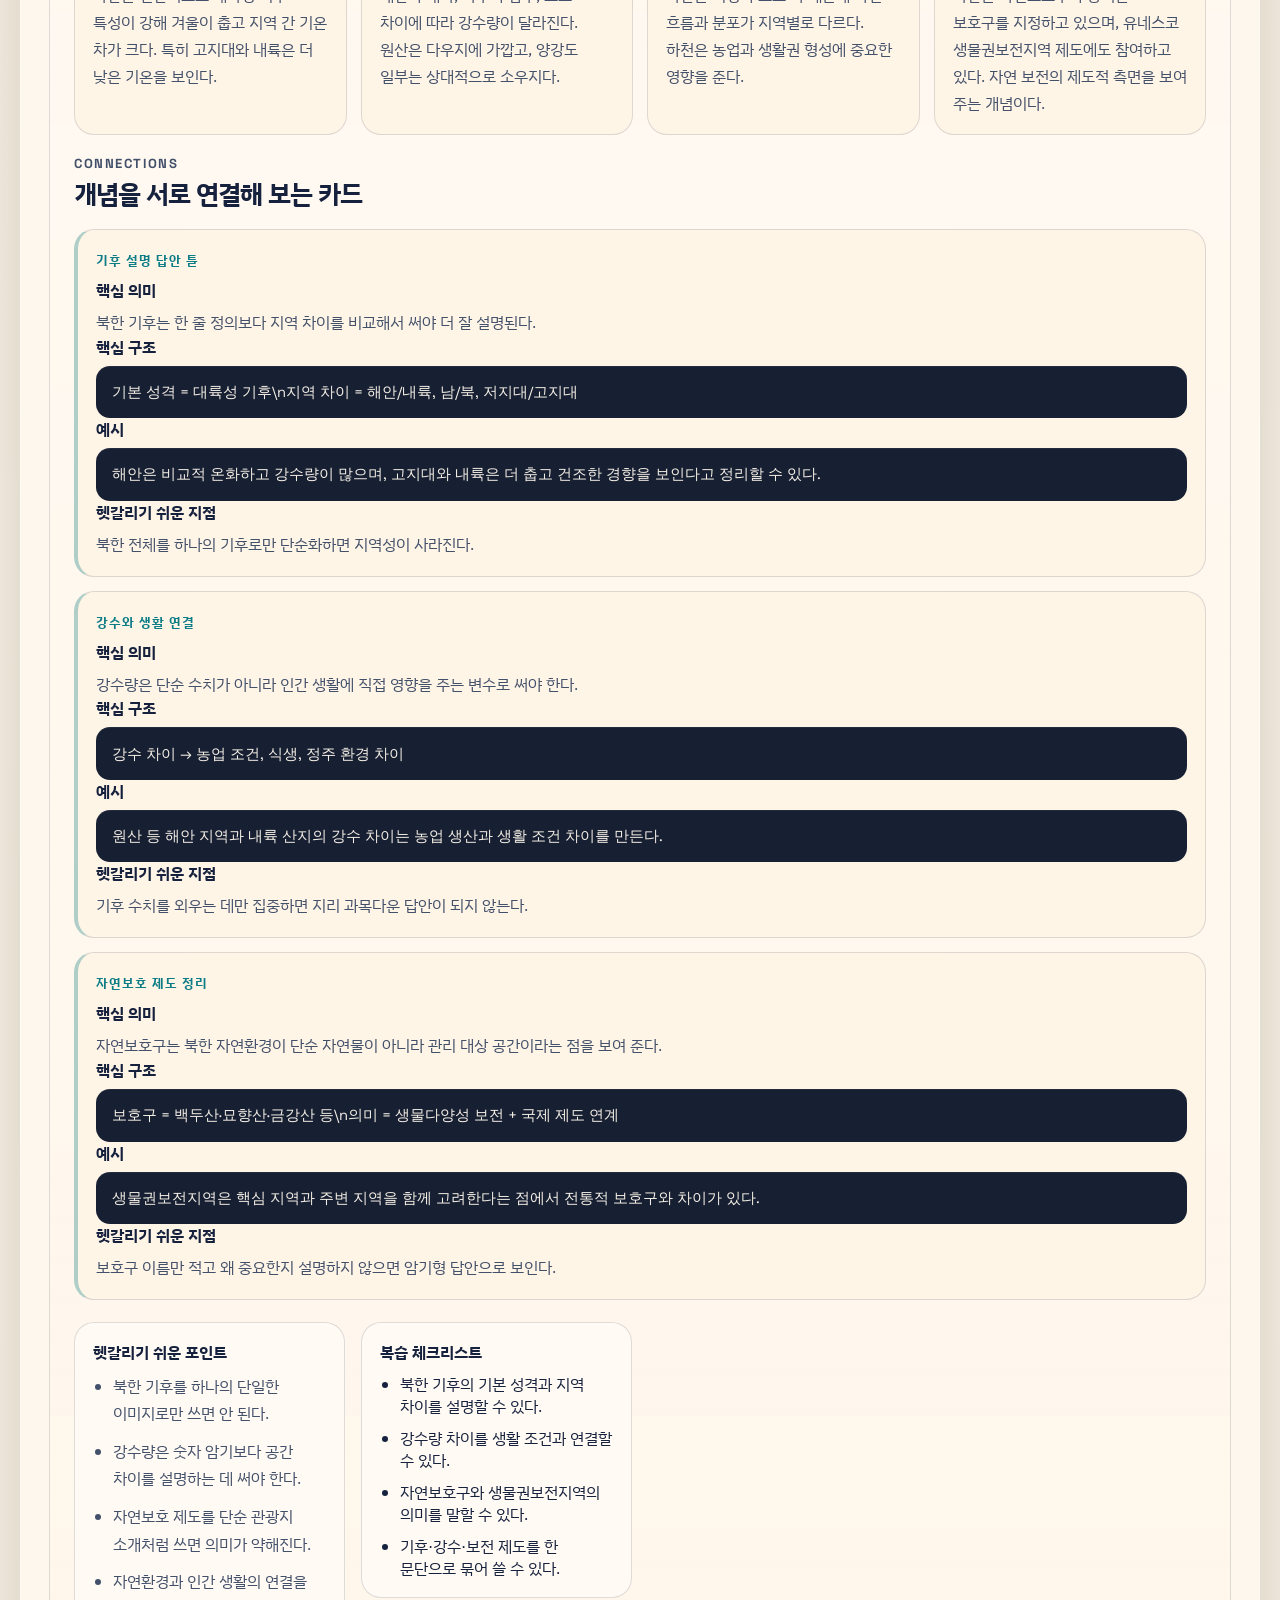
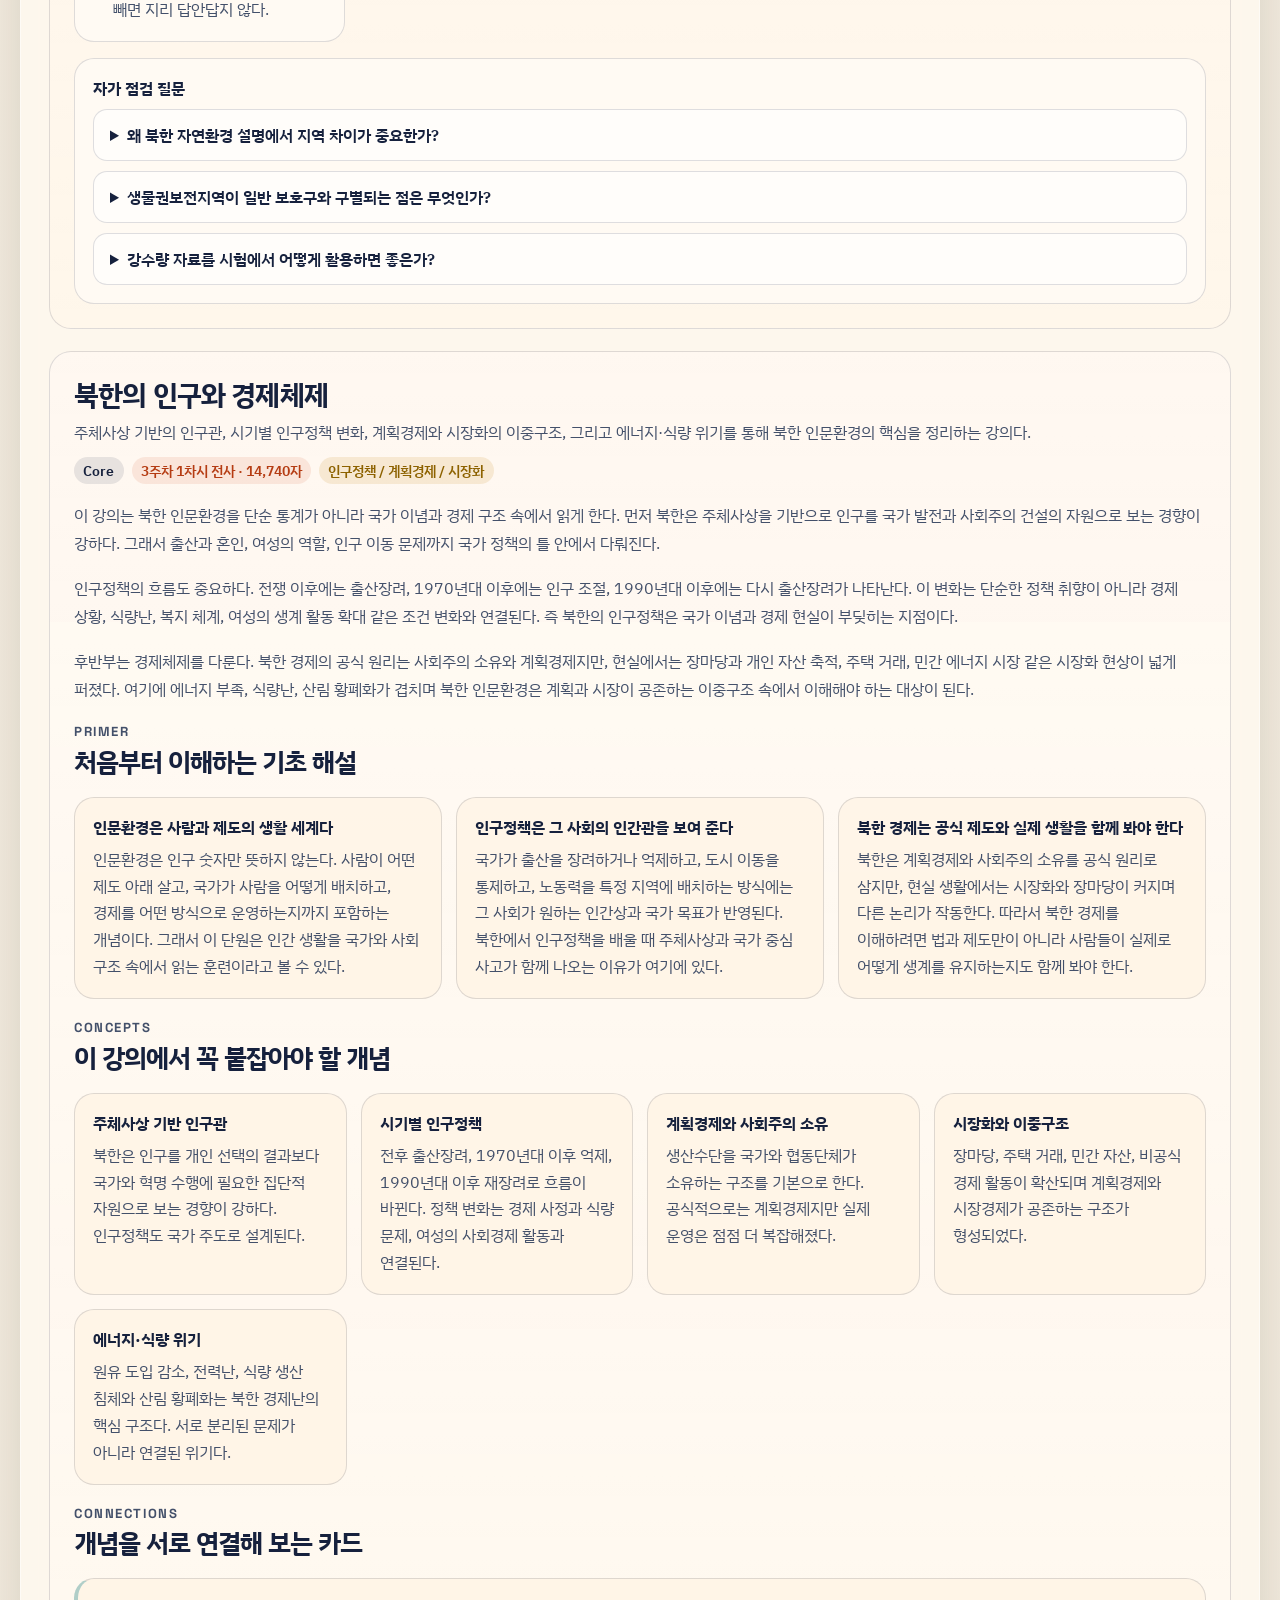
==== commit d02ce9b8: "Add separate organized transcript site" ====
--- a/index.html
+++ b/index.html
@@ -23,6 +23,7 @@
             <div class="hero-actions">
               <a class="action primary" href="#lectures">강의별 해설 보기</a>
               <a class="action secondary" href="#atlas">아틀라스 빠르게 보기</a>
+              <a id="transcript-site-link" class="action secondary" href="#" hidden>정리된 전사문 보기</a>
             </div>
             <div id="stats" class="stats"></div>
           </section>
--- a/styles.css
+++ b/styles.css
@@ -666,6 +666,84 @@
   font-size: 0.92rem;
 }
 
+.transcript-overview-card {
+  display: grid;
+  gap: 12px;
+}
+
+.transcript-overview-card h3 {
+  margin: 0;
+  font-size: 1.08rem;
+}
+
+.topic-strip {
+  display: flex;
+  flex-wrap: wrap;
+  gap: 8px;
+}
+
+.topic-chip {
+  display: inline-flex;
+  align-items: center;
+  padding: 0.28rem 0.7rem;
+  border-radius: 999px;
+  background: rgba(22, 33, 61, 0.08);
+  color: var(--ink-soft);
+  font-size: 0.82rem;
+  font-weight: 600;
+}
+
+.transcript-jump {
+  color: var(--accent-strong);
+  font-weight: 700;
+  text-decoration: none;
+}
+
+.transcript-jump:hover {
+  text-decoration: underline;
+}
+
+.transcript-outline-copy {
+  display: grid;
+  gap: 12px;
+}
+
+.transcript-outline-copy p {
+  margin: 0;
+  color: var(--ink-soft);
+  line-height: 1.8;
+}
+
+.transcript-blocks {
+  display: grid;
+  gap: 14px;
+}
+
+.transcript-block {
+  padding: 18px;
+  border: 1px solid var(--line);
+  border-radius: var(--radius-lg);
+  background: rgba(255, 255, 255, 0.74);
+}
+
+.transcript-block .label {
+  display: inline-block;
+  margin-bottom: 10px;
+  color: var(--teal);
+  font-size: 0.8rem;
+  font-weight: 700;
+  letter-spacing: 0.08em;
+  text-transform: uppercase;
+}
+
+.transcript-block p {
+  margin: 0;
+  color: var(--ink-soft);
+  line-height: 1.9;
+  word-break: keep-all;
+  overflow-wrap: break-word;
+}
+
 .empty-state {
   padding: 24px;
   border: 1px dashed rgba(22, 33, 61, 0.22);
